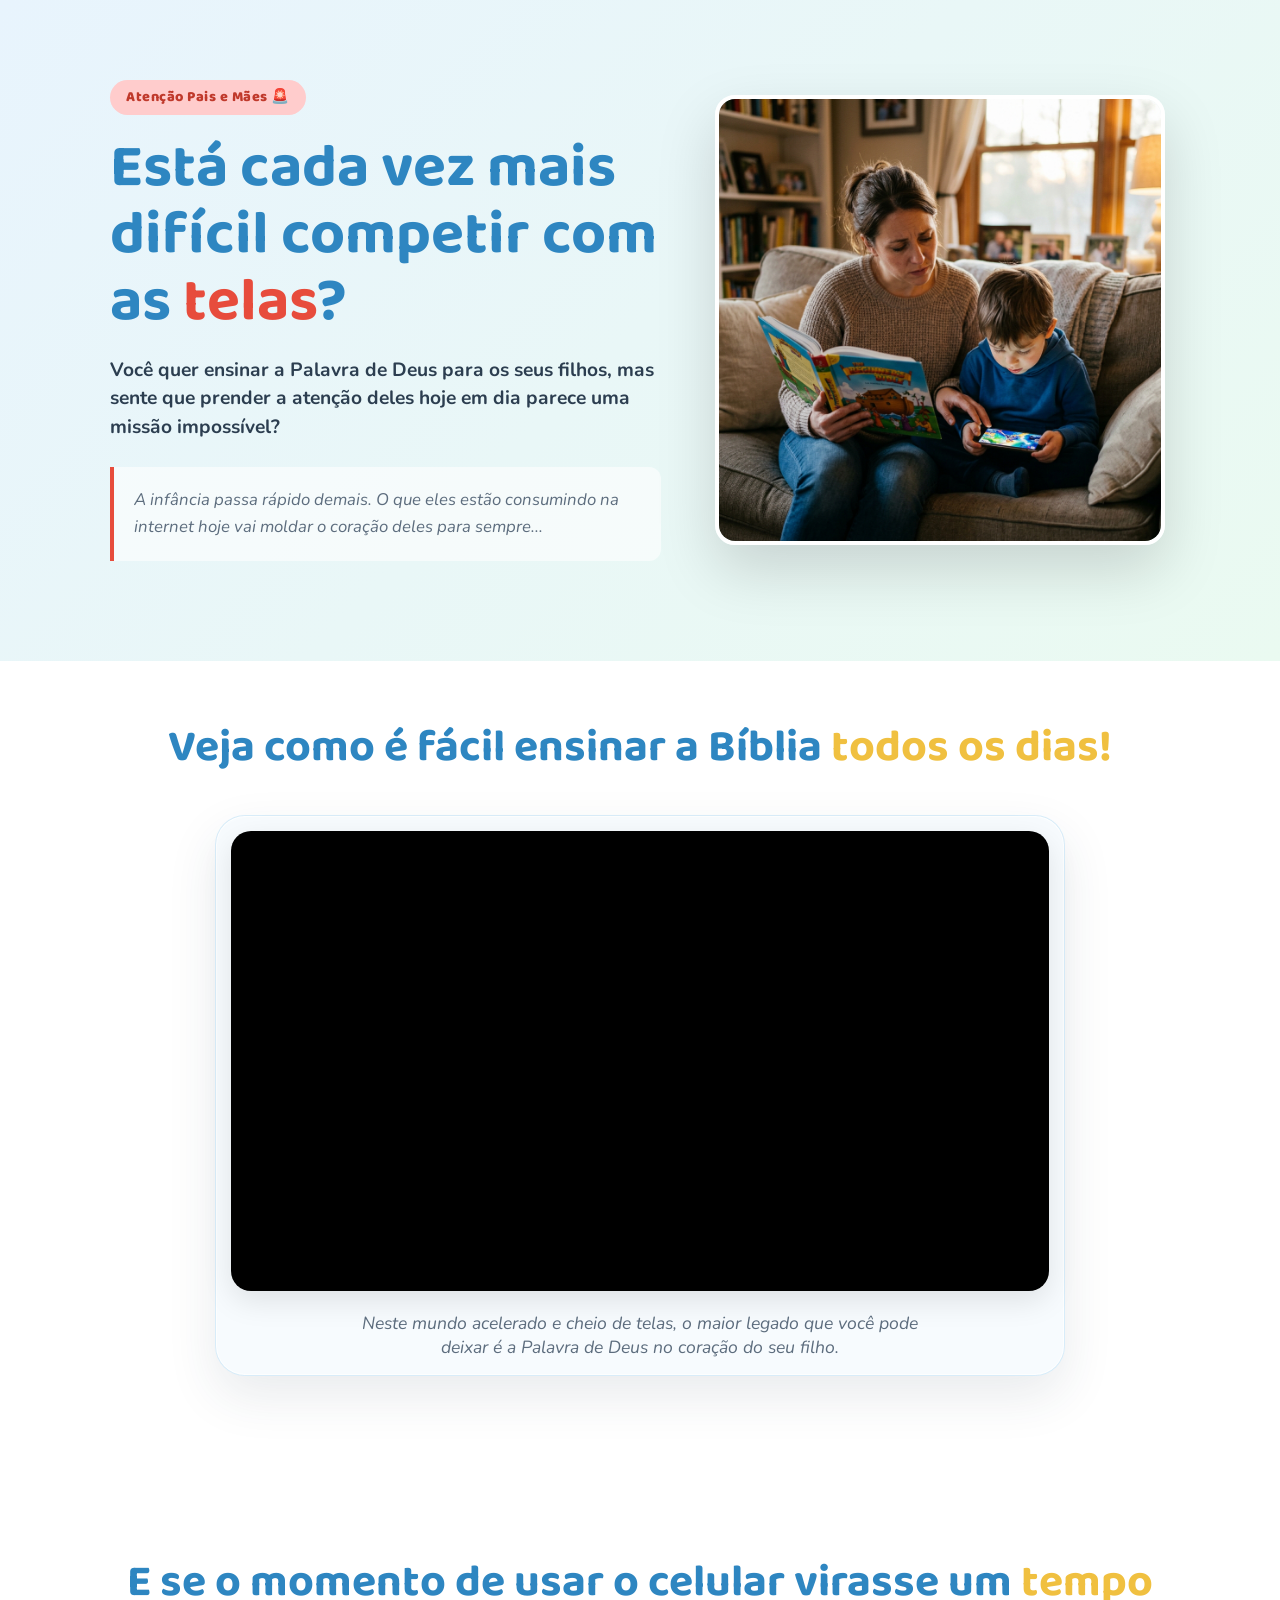
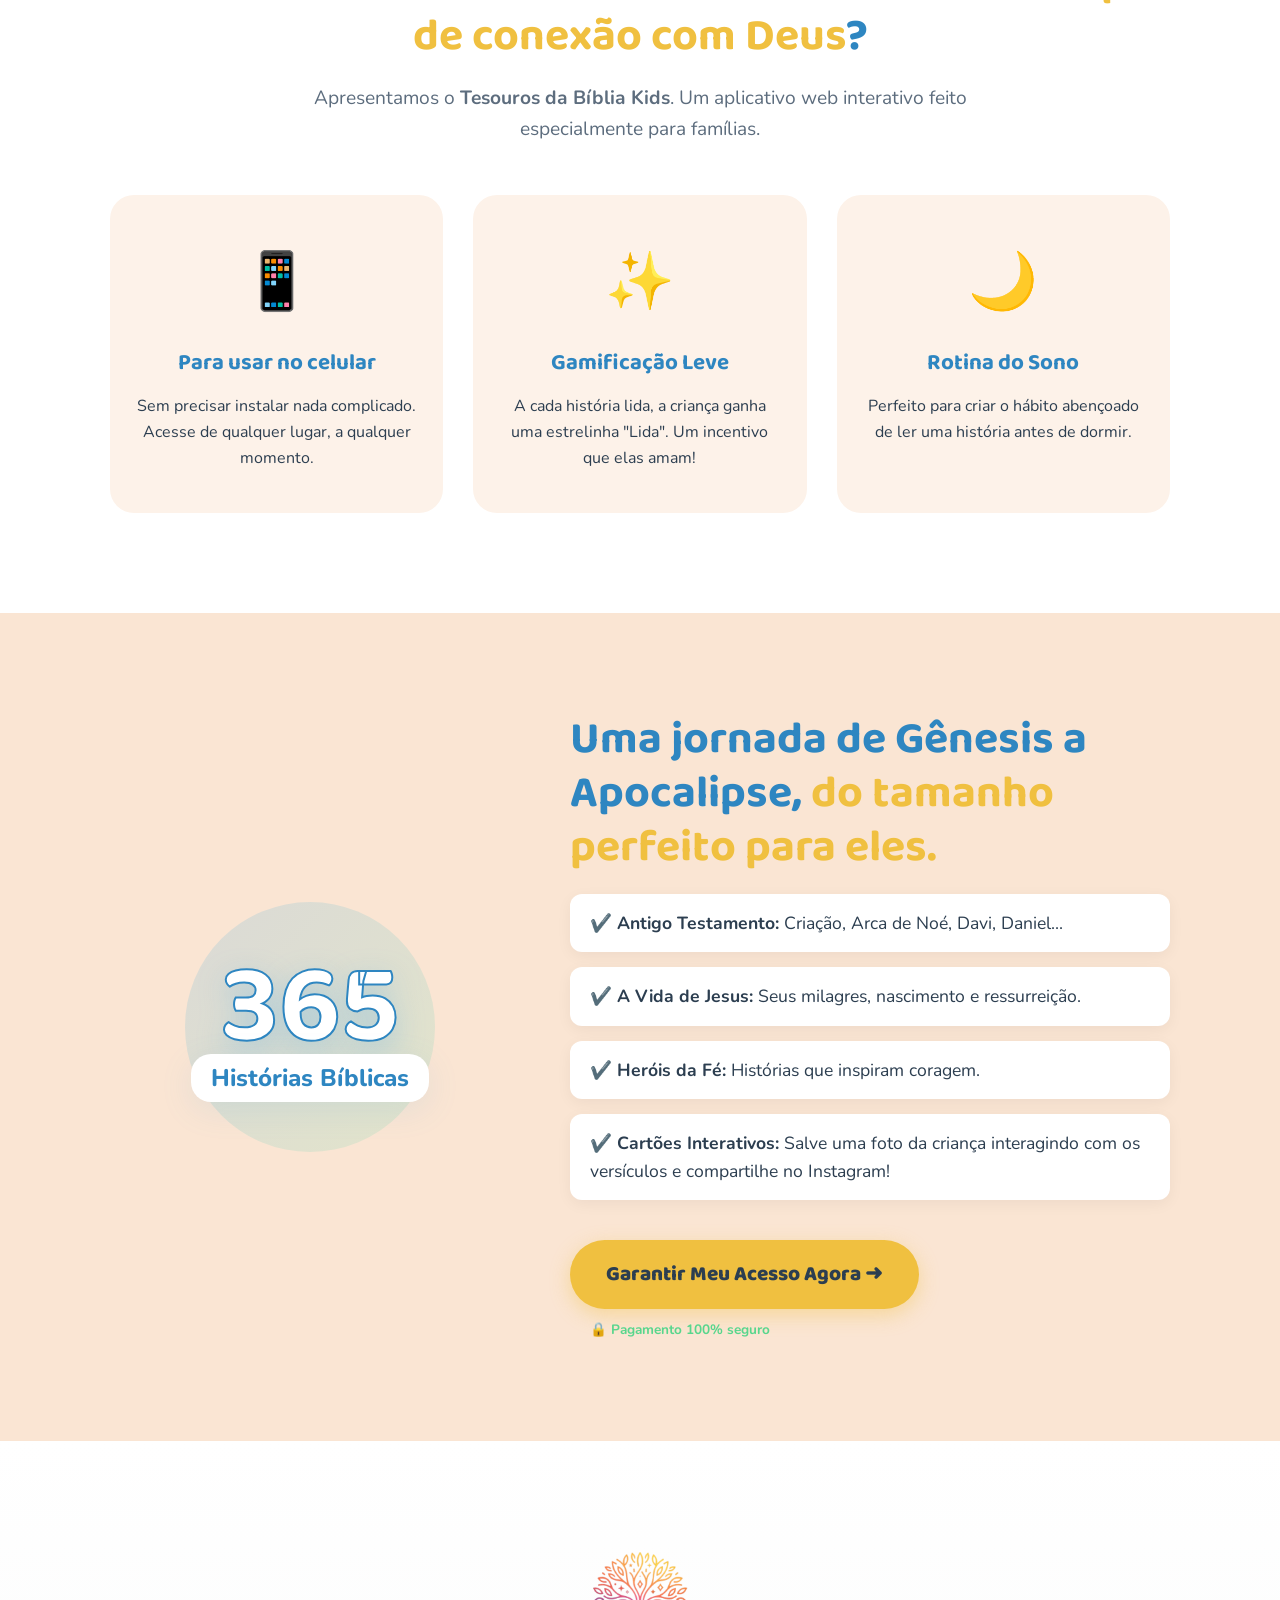
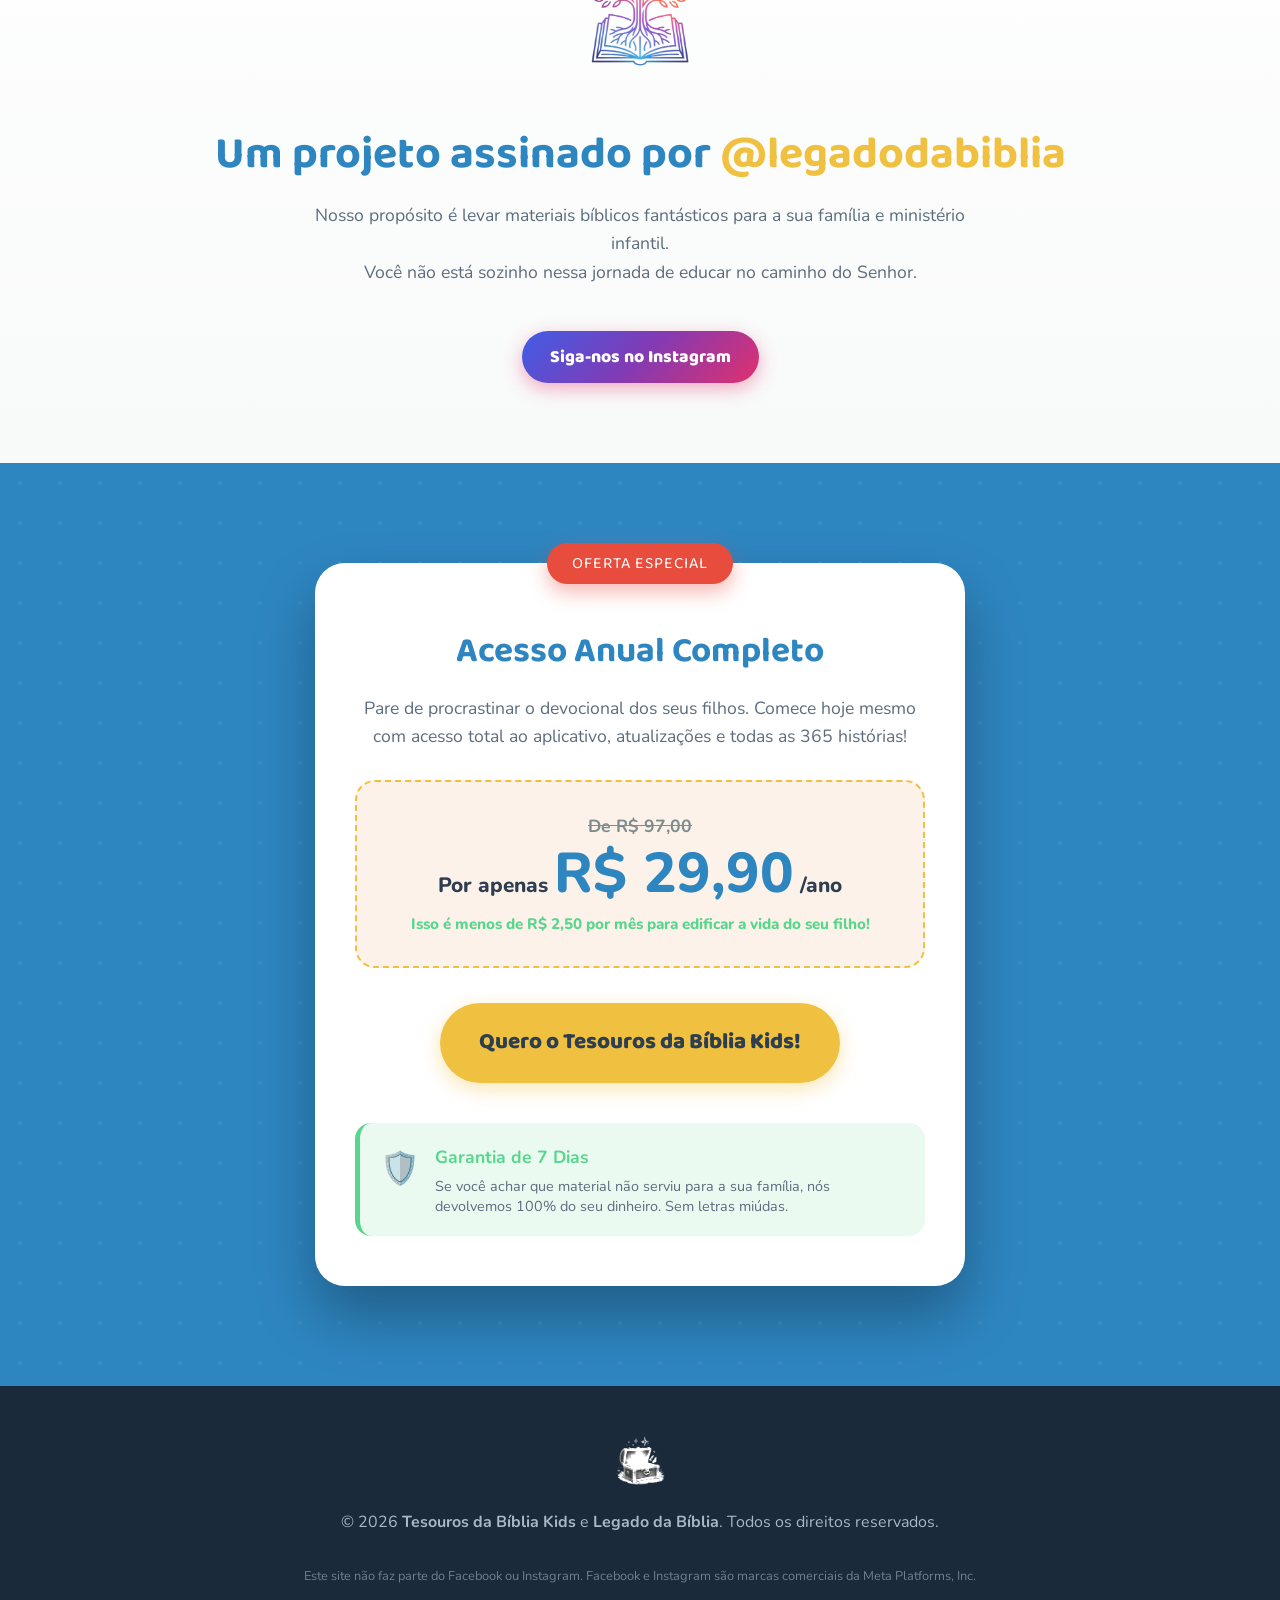
==== index.html @ c6d9b38e "Add files via upload" ====
<!DOCTYPE html>
<html lang="pt-BR">
<head>
  <meta charset="UTF-8">
  <meta name="viewport" content="width=device-width, initial-scale=1.0">
  <title>Tesouros da Bíblia Kids - Ensine a Bíblia com alegria</title>
  <link rel="icon" href="logo.png" type="image/png">
  <link href="https://fonts.googleapis.com/css2?family=Baloo+2:wght@400;600;700;800&family=Nunito:wght@400;600;700;900&display=swap" rel="stylesheet">
  <link rel="stylesheet" href="styles.css">
</head>
<body>

  <!-- HERO STORYTELLING (Dor/Curiosidade) -->
  <section class="hero dorama-fade">
    <div class="container hero-content">
      <div class="hero-text">
        <span class="badge">Atenção Pais e Mães 🚨</span>
        <h1>Está cada vez mais difícil competir com as <span>telas</span>?</h1>
        <p class="subtitle">Você quer ensinar a Palavra de Deus para os seus filhos, mas sente que prender a atenção deles hoje em dia parece uma missão impossível?</p>
        <p class="pain-text">A infância passa rápido demais. O que eles estão consumindo na internet hoje vai moldar o coração deles para sempre...</p>
      </div>
      <div class="hero-image">
        <img src="hero-img.png" alt="Criança distraída com o celular ignorando a Bíblia" class="hero-emotion-img floating-anim">
      </div>
    </div>
  </section>

  <!-- VSL / VIDEO SECTION (Demonstração e Emoção) -->
  <section class="video-vsl dorama-fade">
    <div class="container">
      <h2 class="section-title text-center">Veja como é fácil ensinar a Bíblia <span>todos os dias!</span></h2>
      <div class="video-container">
        <div class="video-wrapper">
          <iframe 
            src="https://www.youtube.com/embed/nL95mQIDp3U?rel=0&modestbranding=1" 
            title="A importância de ensinar a Bíblia para seus filhos" 
            frameborder="0" 
            allow="accelerometer; autoplay; clipboard-write; encrypted-media; gyroscope; picture-in-picture; web-share" 
            allowfullscreen>
          </iframe>
        </div>
        <p class="video-caption">Neste mundo acelerado e cheio de telas, o maior legado que você pode deixar é a Palavra de Deus no coração do seu filho.</p>
      </div>
    </div>
  </section>

  <!-- ATENÇÃO E SOLUÇÃO -->
  <section class="solution dorama-fade">
    <div class="container">
      <h2 class="section-title">E se o momento de usar o celular virasse um <span>tempo de conexão com Deus</span>?</h2>
      <p class="lead-text">Apresentamos o <strong>Tesouros da Bíblia Kids</strong>. Um aplicativo web interativo feito especialmente para famílias.</p>
      
      <div class="app-showcase">
        <div class="feature-item">
          <div class="icon">📱</div>
          <h3>Para usar no celular</h3>
          <p>Sem precisar instalar nada complicado. Acesse de qualquer lugar, a qualquer momento.</p>
        </div>
        <div class="feature-item">
          <div class="icon">✨</div>
          <h3>Gamificação Leve</h3>
          <p>A cada história lida, a criança ganha uma estrelinha "Lida". Um incentivo que elas amam!</p>
        </div>
        <div class="feature-item">
          <div class="icon">🌙</div>
          <h3>Rotina do Sono</h3>
          <p>Perfeito para criar o hábito abençoado de ler uma história antes de dormir.</p>
        </div>
      </div>
    </div>
  </section>

  <!-- FEATURES (DESEJO) -->
  <section class="features dorama-fade">
    <div class="container">
      <div class="feature-flex">
        <div class="feature-img-box">
          <div class="circle-bg"></div>
          <h2>365</h2>
          <p>Histórias Bíblicas</p>
        </div>
        <div class="feature-text-box">
          <h2 class="section-title">Uma jornada de Gênesis a Apocalipse, <span>do tamanho perfeito para eles.</span></h2>
          <ul>
            <li>✔️ <strong>Antigo Testamento:</strong> Criação, Arca de Noé, Davi, Daniel...</li>
            <li>✔️ <strong>A Vida de Jesus:</strong> Seus milagres, nascimento e ressurreição.</li>
            <li>✔️ <strong>Heróis da Fé:</strong> Histórias que inspiram coragem.</li>
            <li>✔️ <strong>Cartões Interativos:</strong> Salve uma foto da criança interagindo com os versículos e compartilhe no Instagram!</li>
          </ul>
          
          <!-- PRIMEIRA CHAMADA PRA AÇÃO -->
          <div class="cta-box">
            <a href="https://pay.cakto.com.br/8u7onkb_810691" target="_blank" class="btn btn-primary pulse">Garantir Meu Acesso Agora ➜</a>
            <p class="secure-text">🔒 Pagamento 100% seguro</p>
          </div>
        </div>
      </div>
    </div>
  </section>

  <!-- CONEXÃO EMOCIONAL E EMPRESA (TRUST) -->
  <section class="trust dorama-fade">
    <div class="container text-center">
      <img src="logo2.png" alt="Legado da Bíblia" class="empresa-logo">
      <h2 class="section-title">Um projeto assinado por <span>@legadodabiblia</span></h2>
      <p>Nosso propósito é levar materiais bíblicos fantásticos para a sua família e ministério infantil.<br>Você não está sozinho nessa jornada de educar no caminho do Senhor.</p>
      <a href="https://www.instagram.com/legadodabiblia/" target="_blank" class="btn btn-instagram">Siga-nos no Instagram</a>
    </div>
  </section>

  <!-- AÇÃO / OFERTA -->
  <section class="offer dorama-fade">
    <div class="container">
      <div class="offer-card">
        <span class="offer-tag">OFERTA ESPECIAL</span>
        <h2>Acesso Anual Completo</h2>
        <p class="offer-desc">Pare de procrastinar o devocional dos seus filhos. Comece hoje mesmo com acesso total ao aplicativo, atualizações e todas as 365 histórias!</p>
        
        <div class="price-box">
          <span class="old-price">De R$ 97,00</span>
          <span class="new-price">Por apenas <span>R$ 29,90</span> /ano</span>
          <p class="price-detail">Isso é menos de R$ 2,50 por mês para edificar a vida do seu filho!</p>
        </div>

        <a href="https://pay.cakto.com.br/8u7onkb_810691" target="_blank" class="btn btn-primary btn-large pop">Quero o Tesouros da Bíblia Kids!</a>
        
        <div class="guarantee">
          <span class="g-icon">🛡️</span>
          <div>
            <strong>Garantia de 7 Dias</strong>
            <p>Se você achar que material não serviu para a sua família, nós devolvemos 100% do seu dinheiro. Sem letras miúdas.</p>
          </div>
        </div>
      </div>
    </div>
  </section>

  <!-- FOOTER -->
  <footer>
    <div class="container text-center">
      <img src="logo.png" alt="TBK Logo" class="footer-logo">
      <p>&copy; 2026 <strong>Tesouros da Bíblia Kids</strong> e <strong>Legado da Bíblia</strong>. Todos os direitos reservados.</p>
      <div class="disclaimer">Este site não faz parte do Facebook ou Instagram. Facebook e Instagram são marcas comerciais da Meta Platforms, Inc.</div>
    </div>
  </footer>

  <script src="script.js"></script>
</body>
</html>
---- styles.css ----
:root {
  /* Brand Colors from App */
  --blue: #5DADE2;
  --blue-dark: #2E86C1;
  --yellow: #F7DC6F;
  --yellow-dark: #F0C040;
  --green: #82E0AA;
  --green-dark: #58D68D;
  --white: #FFFFFF;
  --beige: #FDF2E9;
  --beige-dark: #FAE5D3;
  --text: #2C3E50;
  --text-light: #5D6D7E;
  --shadow: 0 8px 32px rgba(93,173,226,0.13);
}

* {
  box-sizing: border-box;
  margin: 0;
  padding: 0;
}

body {
  font-family: 'Nunito', sans-serif;
  background: var(--beige);
  color: var(--text);
  overflow-x: hidden;
  line-height: 1.6;
}

h1, h2, h3, .badge, .offer-tag, .btn {
  font-family: 'Baloo 2', cursive;
}

.container {
  max-width: 1100px;
  margin: 0 auto;
  padding: 0 20px;
}

.text-center {
  text-center: center !important;
}

/* Animations */
@keyframes float {
  0%, 100% { transform: translateY(0); }
  50% { transform: translateY(-15px); }
}

@keyframes pulse-anim {
  0% { transform: scale(1); box-shadow: 0 0 0 0 rgba(240, 192, 64, 0.7); }
  70% { transform: scale(1.05); box-shadow: 0 0 0 15px rgba(240, 192, 64, 0); }
  100% { transform: scale(1); box-shadow: 0 0 0 0 rgba(240, 192, 64, 0); }
}

.dorama-fade {
  opacity: 0;
  transform: translateY(40px);
  transition: opacity 1s cubic-bezier(0.2, 0.8, 0.2, 1), 
              transform 1s cubic-bezier(0.2, 0.8, 0.2, 1);
}

.dorama-fade.visible {
  opacity: 1;
  transform: translateY(0);
}

/* Base CTA Button */
.btn {
  display: inline-block;
  text-decoration: none;
  font-weight: 800;
  text-align: center;
  border-radius: 50px;
  transition: all 0.3s ease;
  cursor: pointer;
  border: none;
}

.btn-primary {
  background: var(--yellow-dark);
  color: var(--text);
  padding: 18px 36px;
  font-size: 1.3rem;
  box-shadow: 0 6px 20px rgba(240, 192, 64, 0.4);
}

.btn-primary:hover {
  background: #e5b331;
  transform: translateY(-3px);
  box-shadow: 0 10px 25px rgba(240, 192, 64, 0.6);
}

.btn-large {
  width: 100%;
  max-width: 400px;
  font-size: 1.4rem;
  padding: 22px 30px;
}

.btn-instagram {
  background: linear-gradient(135deg, #405DE6 0%, #833AB4 50%, #E1306C 100%);
  color: #fff;
  padding: 12px 28px;
  font-size: 1.1rem;
  margin-top: 15px;
  box-shadow: 0 6px 18px rgba(225,48,108,.38);
}
.btn-instagram:hover {
  opacity: 0.9;
  transform: translateY(-2px);
}

.pulse {
  animation: pulse-anim 2s infinite;
}
.pop:hover {
  transform: scale(1.05);
}

/* SECTION 1: HERO */
.hero {
  background: linear-gradient(135deg, #e8f4fd 0%, #eafaf1 100%);
  padding: 80px 0 100px;
  position: relative;
  overflow: hidden;
}

.hero-content {
  display: flex;
  align-items: center;
  gap: 50px;
}

.hero-text {
  flex: 1.2;
}

.badge {
  display: inline-block;
  background: #ffcccc;
  color: #c0392b;
  padding: 6px 16px;
  border-radius: 30px;
  font-weight: 800;
  font-size: 0.9rem;
  margin-bottom: 20px;
  letter-spacing: 0.5px;
  animation: popIn 0.8s ease-out backwards;
}

.hero h1 {
  font-size: clamp(2.3rem, 5vw, 3.8rem);
  color: var(--blue-dark);
  line-height: 1.1;
  margin-bottom: 20px;
}

.hero h1 span {
  color: #e74c3c;
}

.subtitle {
  font-size: 1.2rem;
  font-weight: 700;
  color: var(--text);
  margin-bottom: 25px;
  line-height: 1.5;
}

.pain-text {
  font-size: 1.05rem;
  color: var(--text-light);
  background: rgba(255, 255, 255, 0.6);
  padding: 20px;
  border-left: 4px solid #e74c3c;
  border-radius: 0 12px 12px 0;
  font-style: italic;
}

.hero-image {
  flex: 1;
  display: flex;
  justify-content: center;
  align-items: center;
}

.hero-emotion-img {
  width: 100%;
  max-width: 450px;
  border-radius: 20px;
  box-shadow: 0 25px 60px rgba(0,0,0,0.15);
  border: 4px solid var(--white);
  object-fit: cover;
}

.floating-anim {
  animation: float 4s ease-in-out infinite;
}
  
/* SECTION: VIDEO VSL */
.video-vsl {
  padding: 60px 0 80px;
  background: var(--white);
  position: relative;
}

.video-container {
  max-width: 850px;
  margin: 40px auto 0;
  padding: 15px;
  background: rgba(93, 173, 226, 0.05); /* Soft blue tint */
  border-radius: 30px;
  border: 1px solid rgba(93, 173, 226, 0.2);
  backdrop-filter: blur(10px);
  box-shadow: 
    0 20px 50px rgba(44, 62, 80, 0.1),
    0 0 0 1px rgba(255, 255, 255, 0.8) inset;
  position: relative;
  transition: transform 0.4s ease, box-shadow 0.4s ease;
}

.video-container:hover {
  transform: translateY(-5px);
  box-shadow: 0 30px 60px rgba(93, 173, 226, 0.2);
}

.video-wrapper {
  position: relative;
  width: 100%;
  aspect-ratio: 16 / 9;
  border-radius: 20px;
  overflow: hidden;
  background: #000;
  box-shadow: 0 10px 30px rgba(0,0,0,0.1);
}

.video-wrapper iframe {
  position: absolute;
  top: 0;
  left: 0;
  width: 100%;
  height: 100%;
  border: none;
}

.video-caption {
  text-align: center;
  margin-top: 20px;
  font-size: 1.1rem;
  color: var(--text-light);
  font-style: italic;
  max-width: 600px;
  margin-left: auto;
  margin-right: auto;
  line-height: 1.4;
}

.mockup-card {
  background: #fdebd0;
  padding: 15px 20px;
  border-radius: 15px;
  font-weight: 700;
  color: var(--text);
  font-size: 1.1rem;
  box-shadow: 0 8px 20px rgba(240, 192, 64, 0.2);
}

.mockup-card span {
  color: #c0392b;
}

/* SECTION 2: SOLUTION */
.solution {
  padding: 100px 0;
  background: var(--white);
  text-align: center;
}

.section-title {
  font-size: clamp(2rem, 4vw, 2.8rem);
  color: var(--blue-dark);
  margin-bottom: 20px;
  line-height: 1.2;
}

.section-title span {
  color: var(--yellow-dark);
}

.lead-text {
  font-size: 1.2rem;
  max-width: 700px;
  margin: 0 auto 50px;
  color: var(--text-light);
}

.app-showcase {
  display: grid;
  grid-template-columns: repeat(auto-fit, minmax(280px, 1fr));
  gap: 30px;
}

.feature-item {
  background: var(--beige);
  padding: 40px 25px;
  border-radius: 24px;
  transition: transform 0.3s ease;
  border: 2px solid transparent;
}

.feature-item:hover {
  transform: translateY(-10px);
  border-color: var(--blue);
  background: white;
  box-shadow: var(--shadow);
}

.feature-item .icon {
  font-size: 3.5rem;
  margin-bottom: 20px;
}

.feature-item h3 {
  font-size: 1.4rem;
  color: var(--blue-dark);
  margin-bottom: 12px;
}

/* SECTION 3: FEATURES (DESIRE) */
.features {
  padding: 100px 0;
  background: var(--beige-dark);
}

.feature-flex {
  display: flex;
  align-items: center;
  gap: 60px;
}

.feature-img-box {
  flex: 0.8;
  position: relative;
  text-align: center;
}

.circle-bg {
  width: 250px;
  height: 250px;
  background: linear-gradient(135deg, var(--blue), var(--green));
  border-radius: 50%;
  position: absolute;
  top: 50%;
  left: 50%;
  transform: translate(-50%, -50%);
  opacity: 0.2;
  animation: pulse-anim 4s infinite;
}

.feature-img-box h2 {
  font-size: 7rem;
  color: var(--white);
  line-height: 1;
  position: relative;
  z-index: 2;
  text-shadow: 0 10px 30px rgba(93, 173, 226, 0.4);
  -webkit-text-stroke: 2px var(--blue-dark);
}

.feature-img-box p {
  font-size: 1.5rem;
  font-weight: 800;
  color: var(--blue-dark);
  position: relative;
  z-index: 2;
  margin-top: -10px;
  background: white;
  display: inline-block;
  padding: 5px 20px;
  border-radius: 20px;
  box-shadow: var(--shadow);
}

.feature-text-box {
  flex: 1.2;
}

.feature-text-box ul {
  list-style: none;
  font-size: 1.1rem;
  margin-bottom: 40px;
}

.feature-text-box li {
  margin-bottom: 15px;
  background: var(--white);
  padding: 15px 20px;
  border-radius: 12px;
  box-shadow: 0 4px 15px rgba(0,0,0,0.05);
}

.cta-box {
  text-align: left;
}

.secure-text {
  font-size: 0.85rem;
  color: var(--green-dark);
  font-weight: 700;
  margin-top: 10px;
  margin-left: 20px;
}

/* SECTION 4: TRUST (Legado) */
.trust {
  padding: 80px 0;
  background: linear-gradient(to bottom, #fff, #f8f9f9);
}

.empresa-logo {
  max-width: 150px;
  margin: 0 auto 20px;
  display: block;
}

.trust p {
  font-size: 1.1rem;
  max-width: 700px;
  margin: 0 auto 30px;
  color: var(--text-light);
}

.text-center {
  text-align: center;
}

/* SECTION 5: OFFER */
.offer {
  padding: 100px 0;
  background: url('data:image/svg+xml;utf8,<svg width="40" height="40" viewBox="0 0 40 40" xmlns="http://www.w3.org/2000/svg"><circle cx="20" cy="20" r="2" fill="%235DADE2" fill-opacity="0.2"/></svg>') var(--blue-dark);
}

.offer-card {
  background: var(--white);
  max-width: 650px;
  margin: 0 auto;
  border-radius: 30px;
  padding: 50px 40px;
  text-align: center;
  box-shadow: 0 30px 60px rgba(0,0,0,0.3);
  position: relative;
}

.offer-tag {
  background: #e74c3c;
  color: white;
  padding: 8px 25px;
  border-radius: 30px;
  font-size: 1rem;
  letter-spacing: 1px;
  position: absolute;
  top: -20px;
  left: 50%;
  transform: translateX(-50%);
  box-shadow: 0 8px 20px rgba(231, 76, 60, 0.4);
}

.offer-card h2 {
  font-size: 2.2rem;
  color: var(--blue-dark);
  margin-top: 10px;
  margin-bottom: 15px;
}

.offer-desc {
  font-size: 1.1rem;
  color: var(--text-light);
  margin-bottom: 30px;
}

.price-box {
  background: var(--beige);
  padding: 30px;
  border-radius: 20px;
  margin-bottom: 35px;
  border: 2px dashed var(--yellow-dark);
}

.old-price {
  display: block;
  font-size: 1.1rem;
  color: #7f8c8d;
  text-decoration: line-through;
  font-weight: 700;
  margin-bottom: 5px;
}

.new-price {
  display: block;
  font-size: 1.3rem;
  color: var(--text);
  font-weight: 800;
}

.new-price span {
  font-size: 3.5rem;
  color: var(--blue-dark);
  line-height: 1;
}

.price-detail {
  font-size: 0.95rem;
  color: var(--green-dark);
  font-weight: 800;
  margin-top: 10px;
}

.guarantee {
  display: flex;
  align-items: flex-start;
  gap: 15px;
  text-align: left;
  margin-top: 40px;
  background: #eafaf1;
  padding: 20px;
  border-radius: 16px;
  border-left: 5px solid var(--green-dark);
}

.g-icon {
  font-size: 2rem;
}

.guarantee strong {
  color: var(--green-dark);
  font-size: 1.1rem;
  display: block;
  margin-bottom: 5px;
}

.guarantee p {
  font-size: 0.9rem;
  color: var(--text-light);
  line-height: 1.4;
}

/* FOOTER */
footer {
  background: #1a2a3a;
  color: #aab7c4;
  padding: 50px 20px;
}

.footer-logo {
  width: 50px;
  margin-bottom: 15px;
  filter: grayscale(1) brightness(2);
}

.disclaimer {
  font-size: 0.8rem;
  margin-top: 30px;
  opacity: 0.6;
}

/* RESPONSIVE - TABLET (até 950px) */
@media (max-width: 950px) {
  .hero-content, .feature-flex {
    flex-direction: column;
    text-align: center;
    gap: 40px;
  }
  
  .pain-text {
    border-left: none;
    border-top: 4px solid #e74c3c;
    border-radius: 0 0 12px 12px;
    margin-top: 15px;
  }

  .cta-box {
    text-align: center;
  }
  
  .secure-text {
    margin-left: 0;
  }
  
  .hero {
    padding: 60px 0 80px;
  }

  .hero h1 {
    font-size: clamp(2rem, 6vw, 2.8rem);
  }
  
  .feature-img-box h2 {
    font-size: 5.5rem;
  }
}

/* RESPONSIVE - MOBILE (até 600px) */
@media (max-width: 600px) {
  .hero {
    padding: 40px 0 60px;
  }

  .hero h1 {
    font-size: 2.2rem;
  }

  .subtitle {
    font-size: 1.05rem;
  }

  .hero-emotion-img {
    max-width: 100%;
    border-radius: 15px;
  }

  .section-title {
    font-size: 1.8rem;
  }

  .lead-text {
    font-size: 1.05rem;
    margin-bottom: 30px;
  }

  .solution, .features, .trust, .offer {
    padding: 60px 0;
  }

  .feature-item {
    padding: 30px 20px;
  }

  .btn-primary {
    font-size: 1.15rem;
    padding: 16px 20px;
    width: 100%; /* Botões ocupando 100% no celular */
  }

  .offer-card {
    padding: 30px 20px;
    border-radius: 20px;
  }

  .offer-card h2 {
    font-size: 1.8rem;
  }

  .new-price span {
    font-size: 2.5rem;
  }

  .guarantee {
    flex-direction: column;
    align-items: center;
    text-align: center;
    border-left: none;
    border-top: 5px solid var(--green-dark);
  }

  .feature-text-box ul {
    font-size: 1rem;
    text-align: left;
  }
}
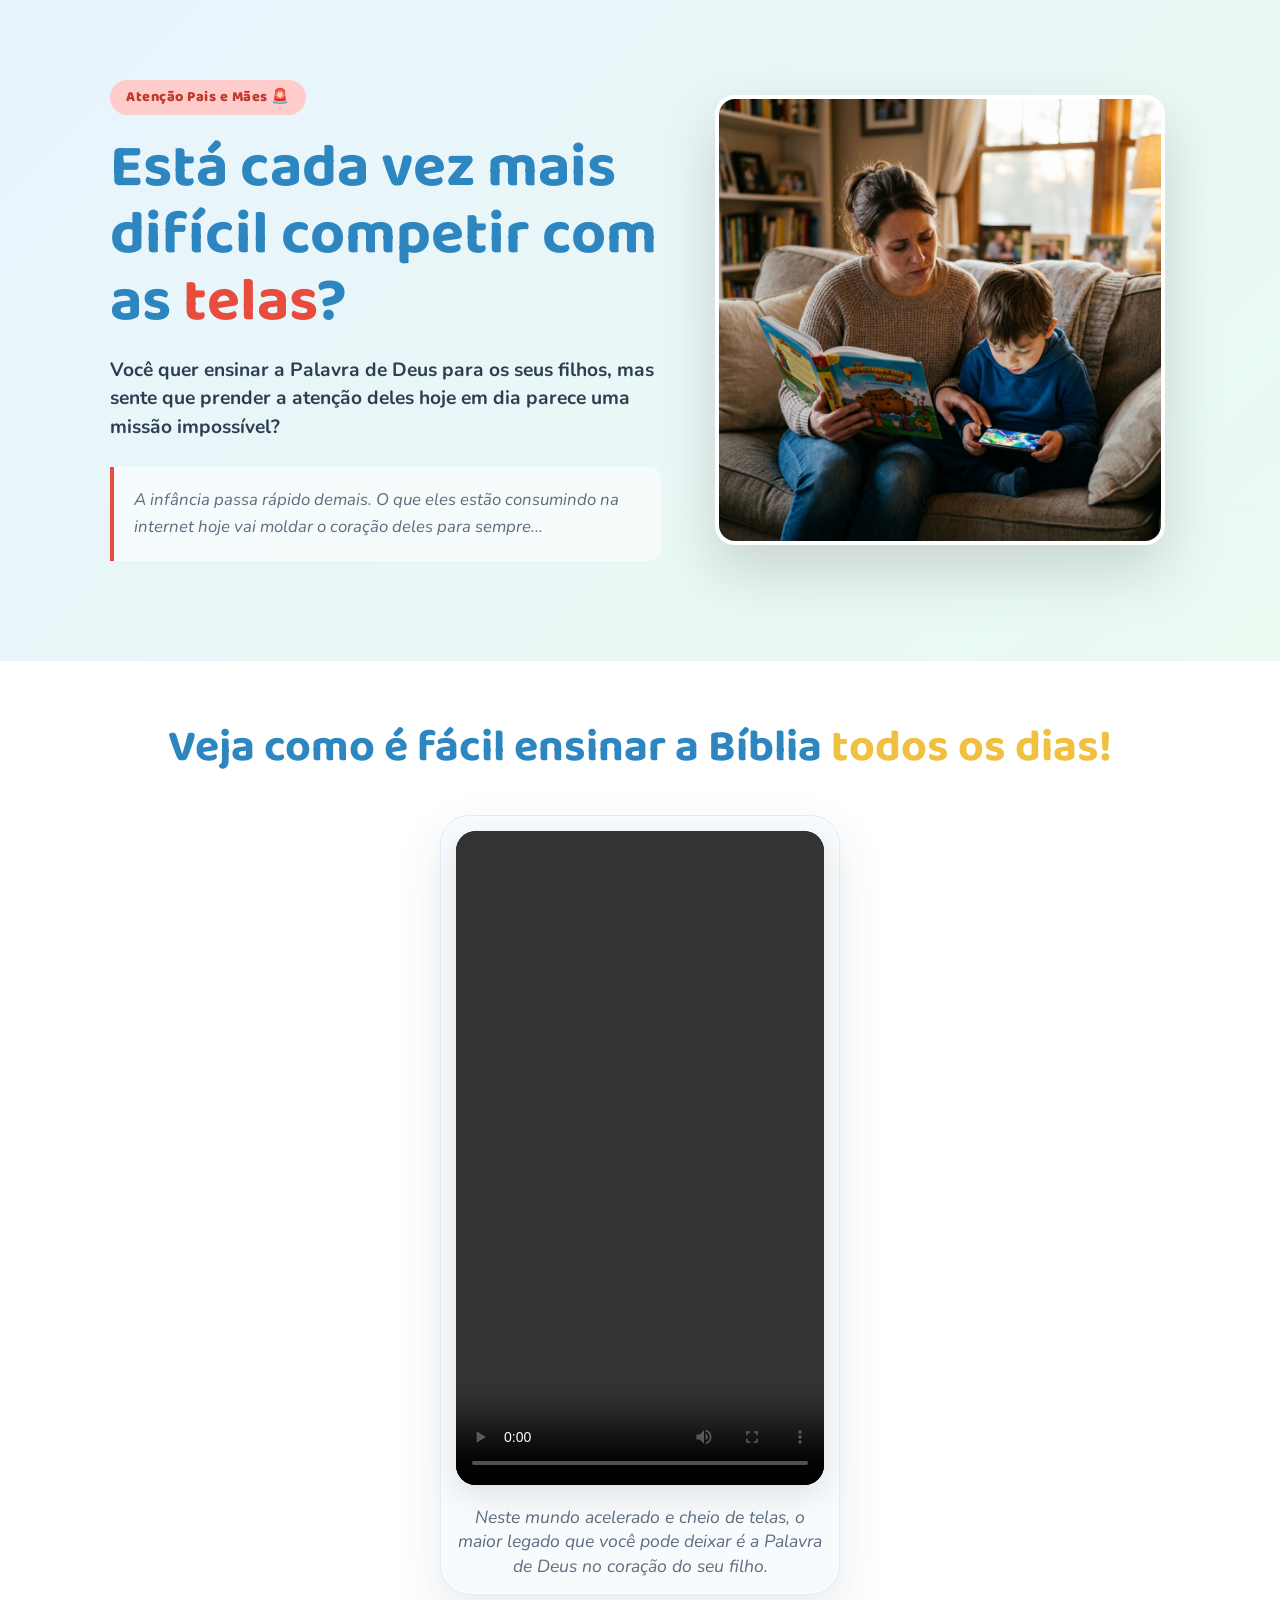
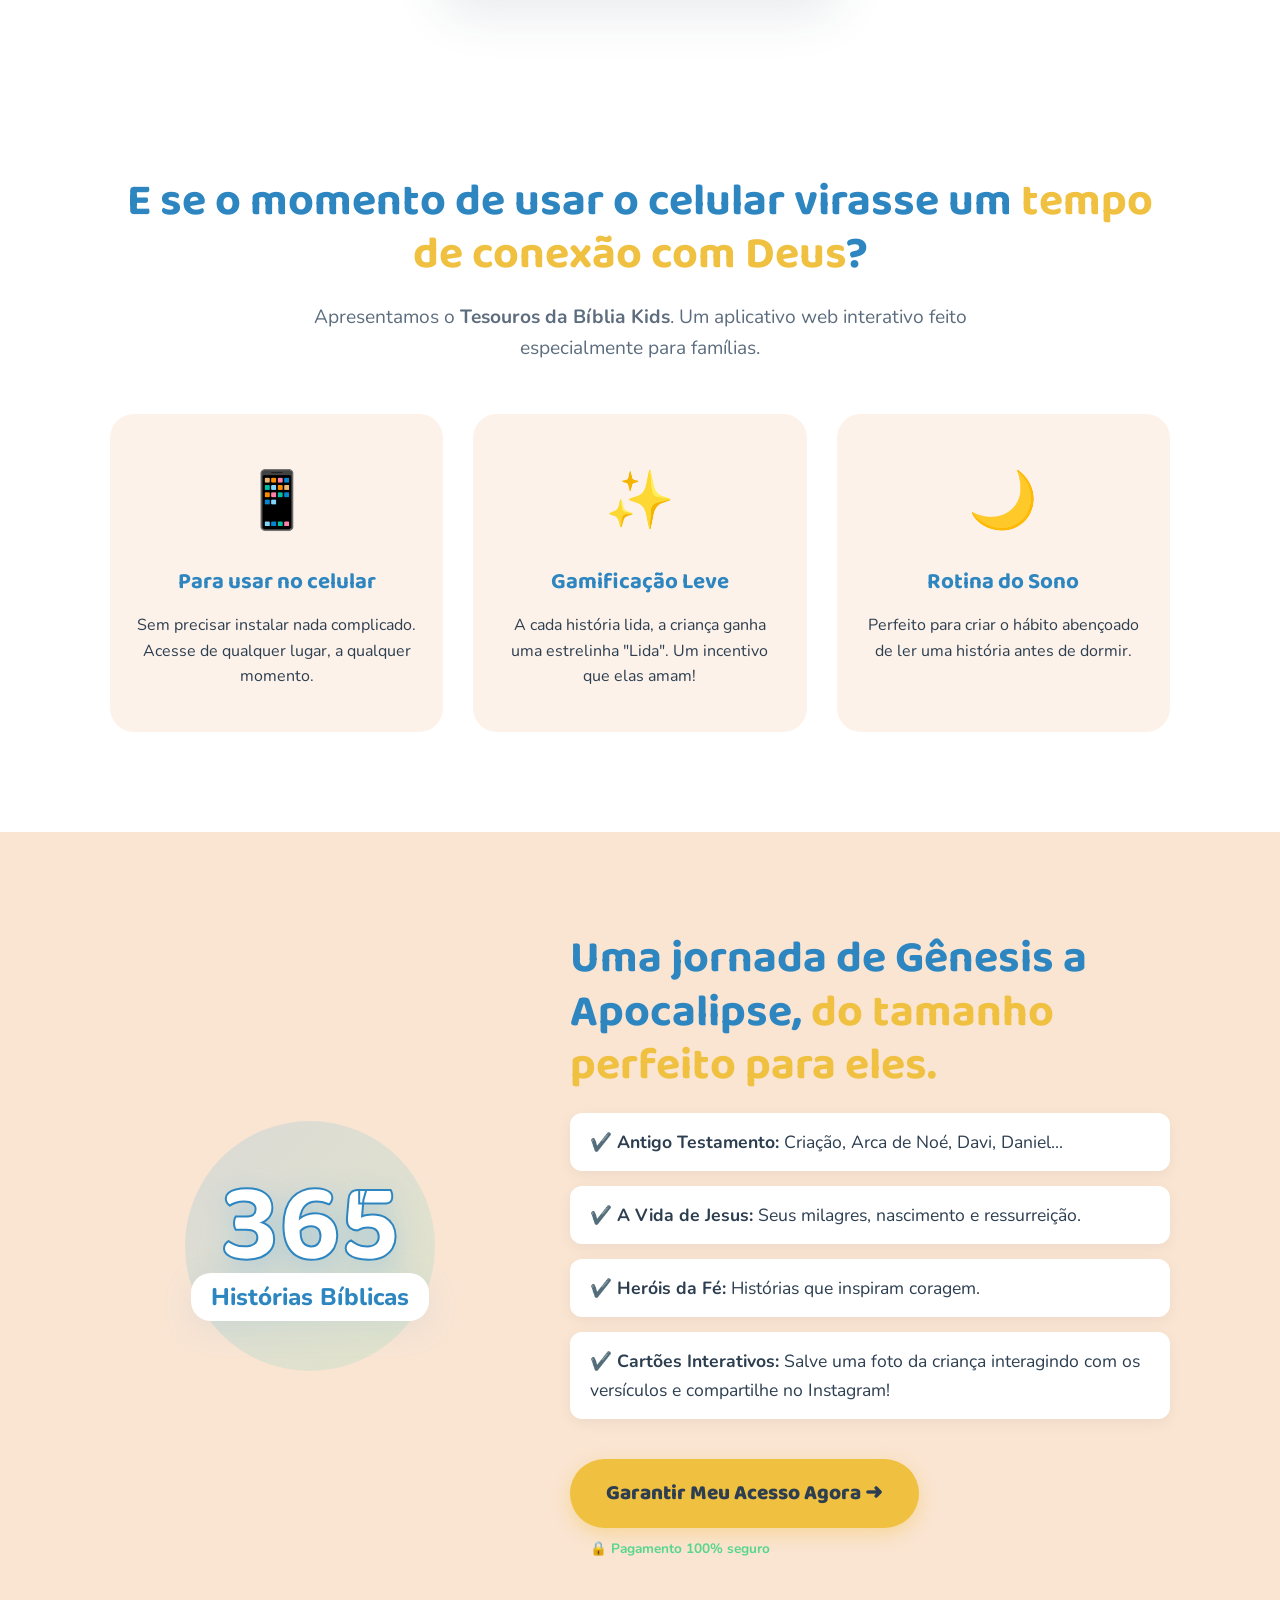
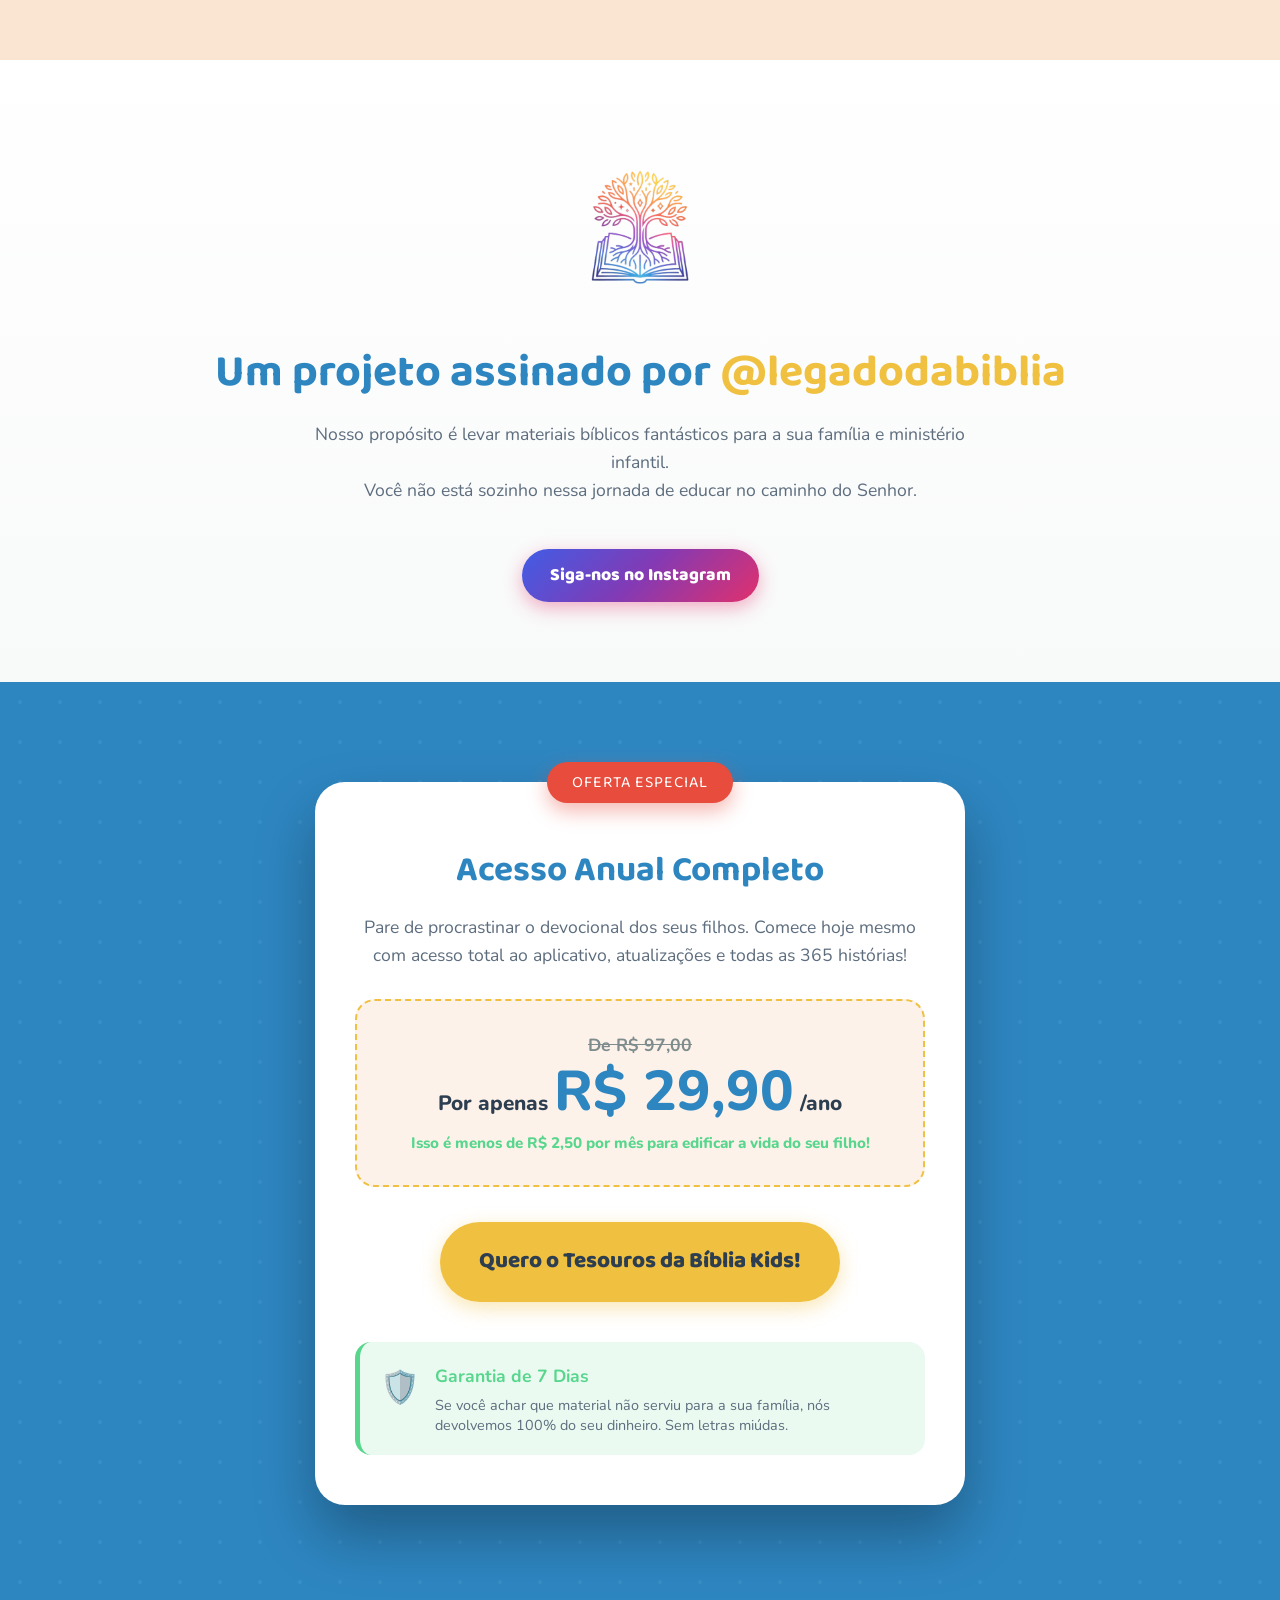
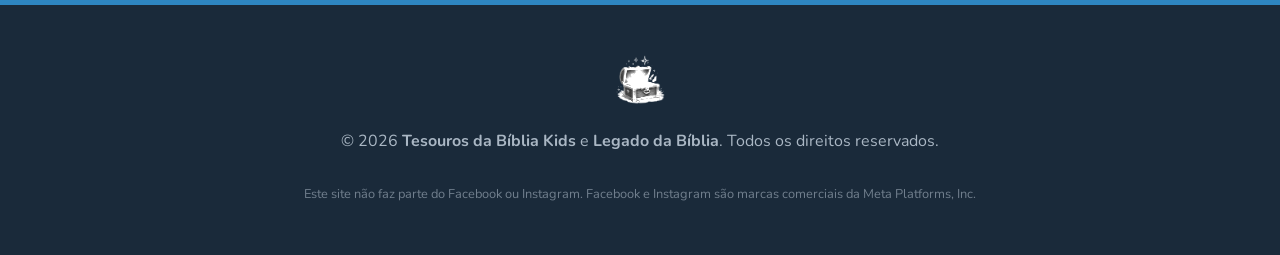
==== commit 2af7db78: "Add files via upload" ====
--- a/index.html
+++ b/index.html
@@ -31,13 +31,14 @@
       <h2 class="section-title text-center">Veja como é fácil ensinar a Bíblia <span>todos os dias!</span></h2>
       <div class="video-container">
         <div class="video-wrapper">
-          <iframe 
-            src="https://www.youtube.com/embed/nL95mQIDp3U?rel=0&modestbranding=1" 
-            title="A importância de ensinar a Bíblia para seus filhos" 
-            frameborder="0" 
-            allow="accelerometer; autoplay; clipboard-write; encrypted-media; gyroscope; picture-in-picture; web-share" 
-            allowfullscreen>
-          </iframe>
+          <video 
+            controls 
+            playsinline 
+            loop 
+            class="local-video">
+            <source src="ssstik.io_@cortesdemissas_1776175231359.mp4" type="video/mp4">
+            Seu navegador não suporta vídeos HTML5.
+          </video>
         </div>
         <p class="video-caption">Neste mundo acelerado e cheio de telas, o maior legado que você pode deixar é a Palavra de Deus no coração do seu filho.</p>
       </div>
--- a/styles.css
+++ b/styles.css
@@ -207,7 +207,7 @@
 }
 
 .video-container {
-  max-width: 850px;
+  max-width: 400px; /* Reduzido para vídeos verticais */
   margin: 40px auto 0;
   padding: 15px;
   background: rgba(93, 173, 226, 0.05); /* Soft blue tint */
@@ -229,20 +229,22 @@
 .video-wrapper {
   position: relative;
   width: 100%;
-  aspect-ratio: 16 / 9;
+  aspect-ratio: 9 / 16; /* Ajustado para vertical */
   border-radius: 20px;
   overflow: hidden;
   background: #000;
   box-shadow: 0 10px 30px rgba(0,0,0,0.1);
 }
 
-.video-wrapper iframe {
+.video-wrapper iframe,
+.video-wrapper video {
   position: absolute;
   top: 0;
   left: 0;
   width: 100%;
   height: 100%;
   border: none;
+  object-fit: cover; /* Garante que o vídeo preencha o espaço sem distorcer */
 }
 
 .video-caption {
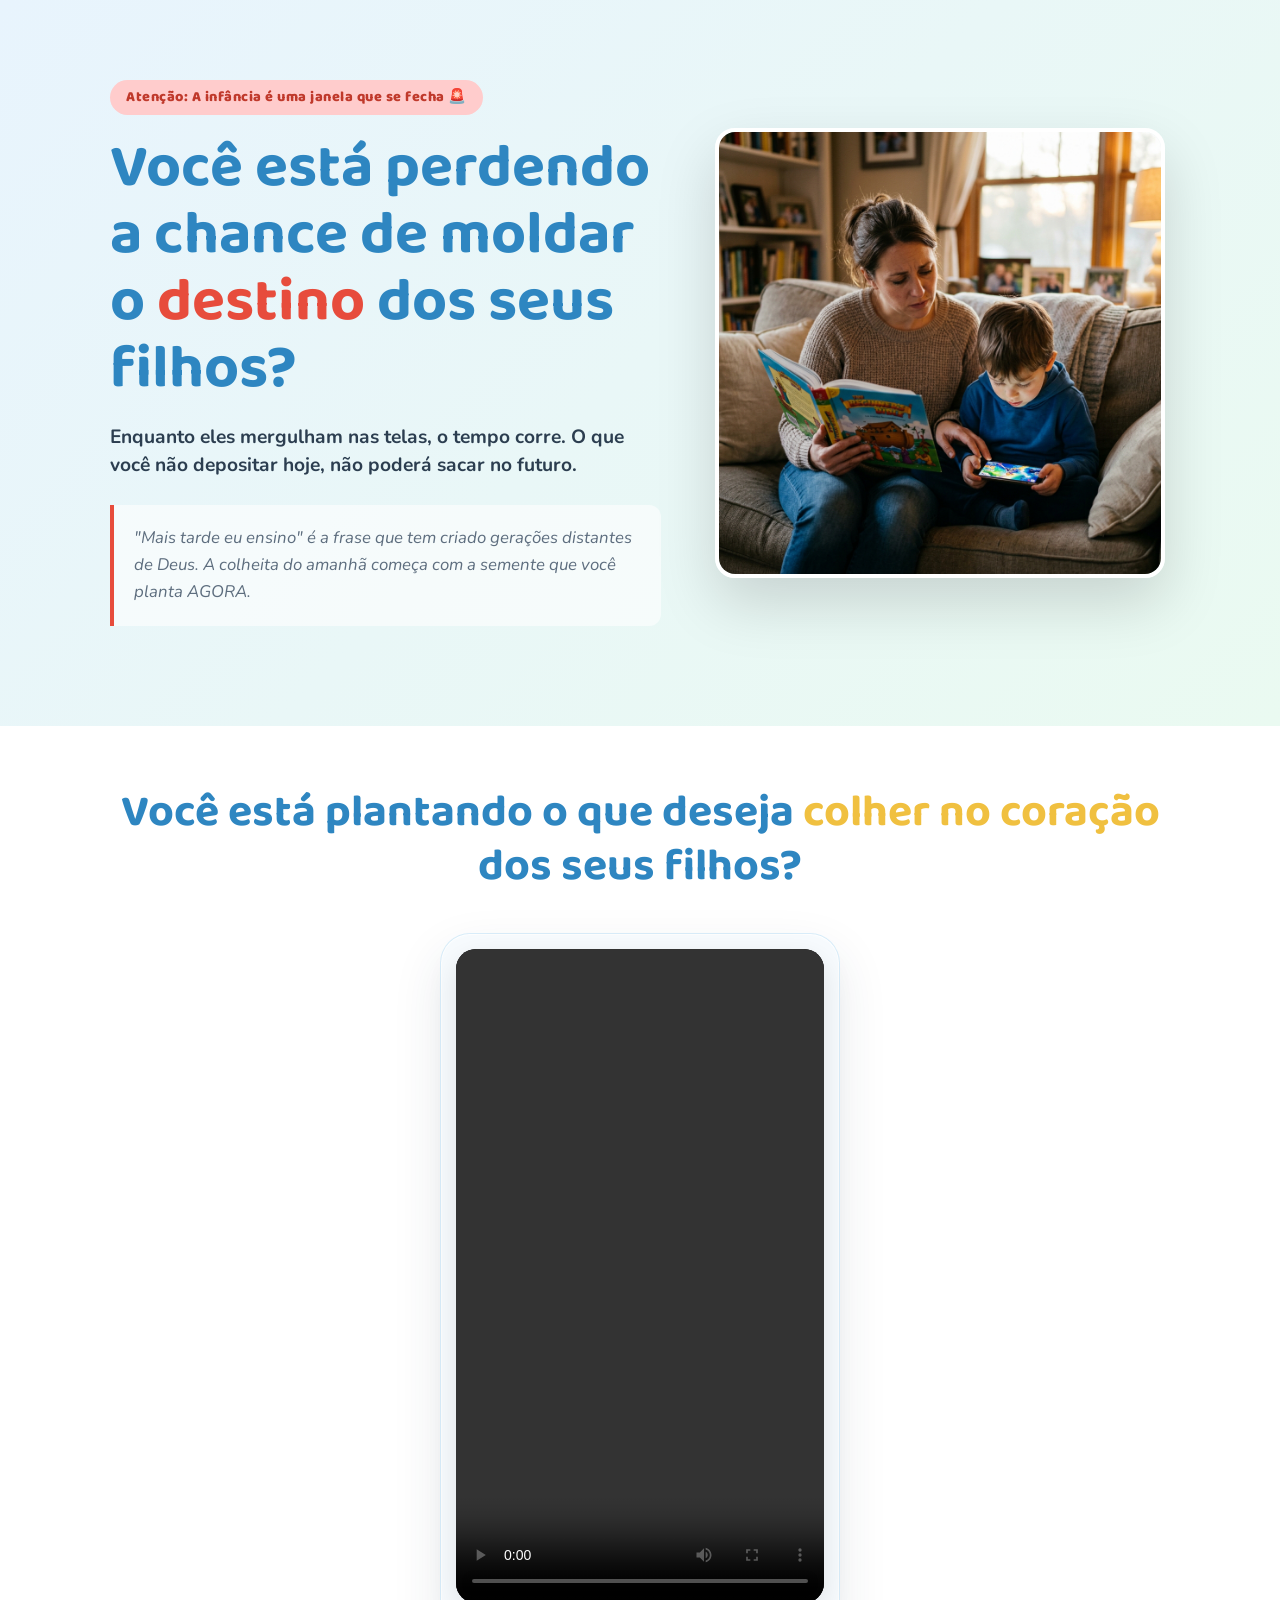
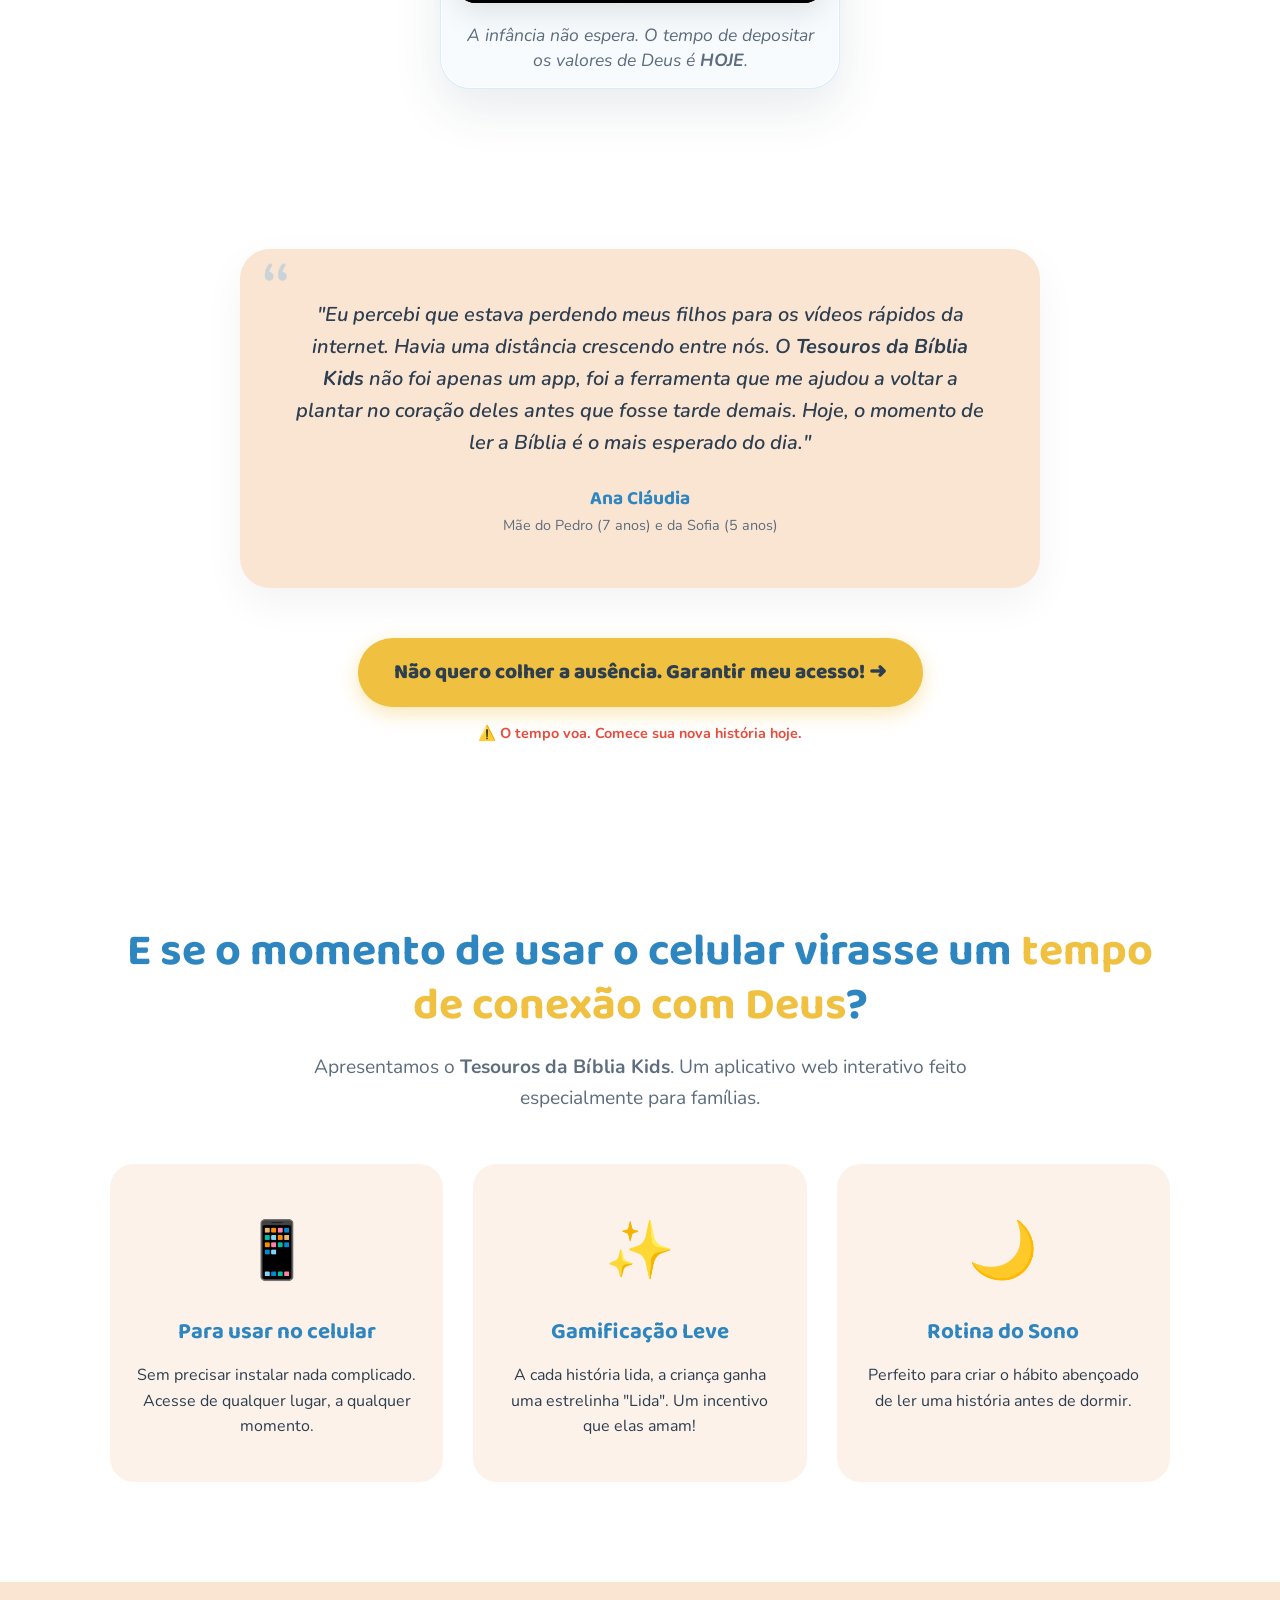
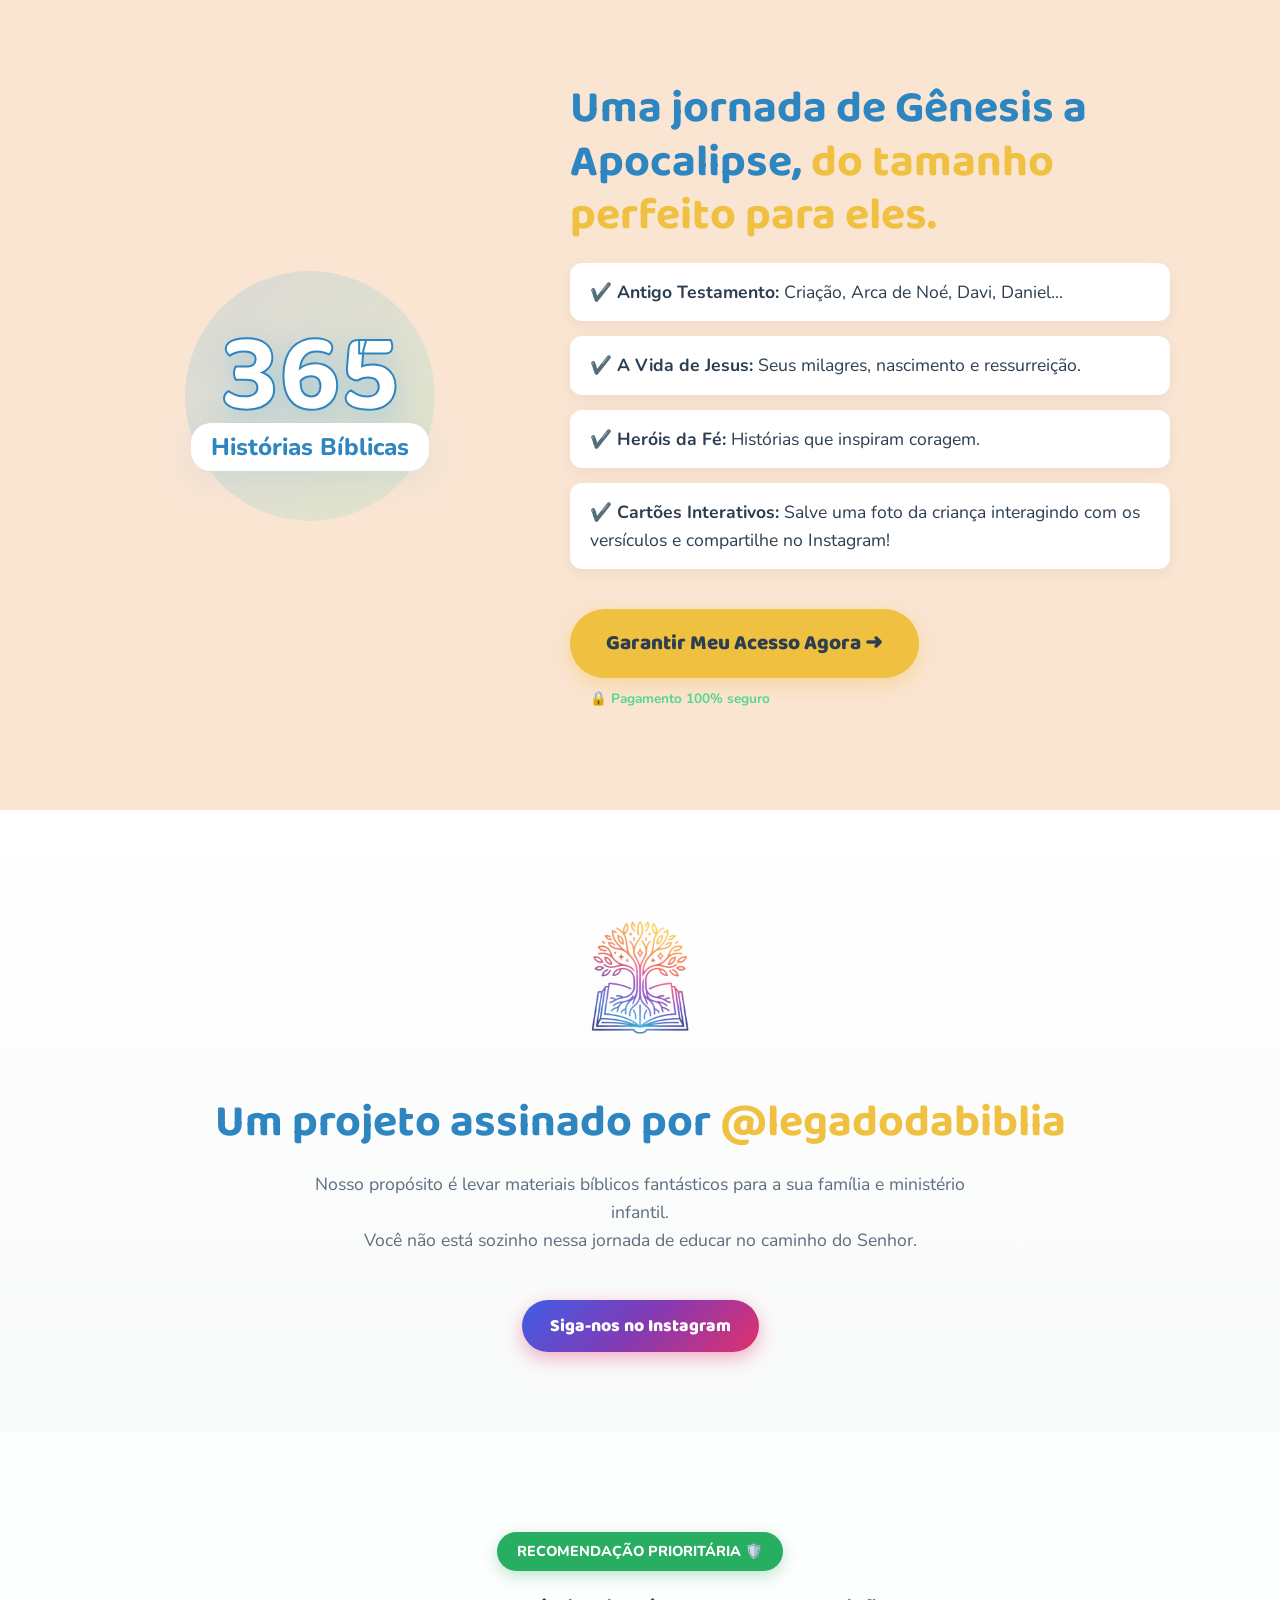
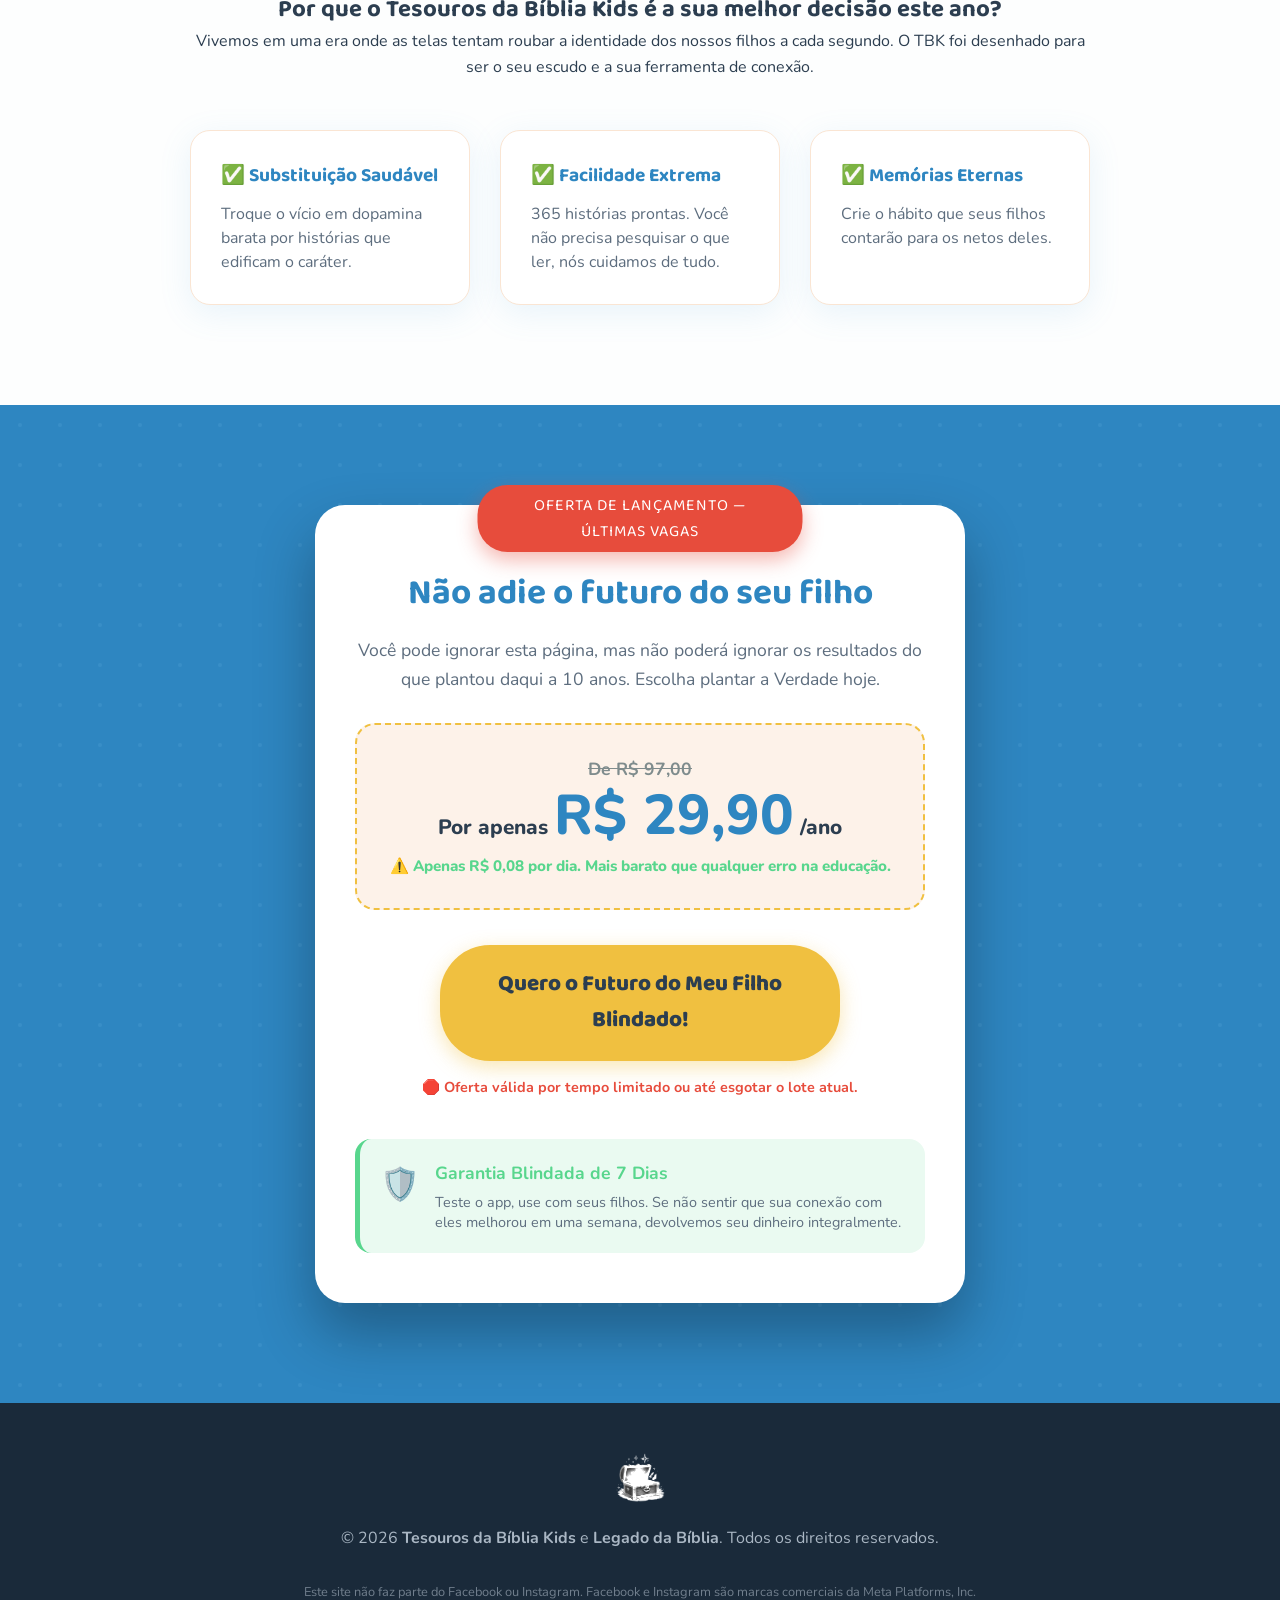
==== commit 50103cc7: "Add files via upload" ====
--- a/index.html
+++ b/index.html
@@ -14,10 +14,10 @@
   <section class="hero dorama-fade">
     <div class="container hero-content">
       <div class="hero-text">
-        <span class="badge">Atenção Pais e Mães 🚨</span>
-        <h1>Está cada vez mais difícil competir com as <span>telas</span>?</h1>
-        <p class="subtitle">Você quer ensinar a Palavra de Deus para os seus filhos, mas sente que prender a atenção deles hoje em dia parece uma missão impossível?</p>
-        <p class="pain-text">A infância passa rápido demais. O que eles estão consumindo na internet hoje vai moldar o coração deles para sempre...</p>
+        <span class="badge">Atenção: A infância é uma janela que se fecha 🚨</span>
+        <h1>Você está perdendo a chance de moldar o <span>destino</span> dos seus filhos?</h1>
+        <p class="subtitle">Enquanto eles mergulham nas telas, o tempo corre. O que você não depositar hoje, não poderá sacar no futuro.</p>
+        <p class="pain-text">"Mais tarde eu ensino" é a frase que tem criado gerações distantes de Deus. A colheita do amanhã começa com a semente que você planta AGORA.</p>
       </div>
       <div class="hero-image">
         <img src="hero-img.png" alt="Criança distraída com o celular ignorando a Bíblia" class="hero-emotion-img floating-anim">
@@ -28,7 +28,7 @@
   <!-- VSL / VIDEO SECTION (Demonstração e Emoção) -->
   <section class="video-vsl dorama-fade">
     <div class="container">
-      <h2 class="section-title text-center">Veja como é fácil ensinar a Bíblia <span>todos os dias!</span></h2>
+      <h2 class="section-title text-center">Você está plantando o que deseja <span>colher no coração</span> dos seus filhos?</h2>
       <div class="video-container">
         <div class="video-wrapper">
           <video 
@@ -36,11 +36,32 @@
             playsinline 
             loop 
             class="local-video">
-            <source src="ssstik.io_@cortesdemissas_1776175231359.mp4" type="video/mp4">
+            <source src="Chamada tesouros da bilia.mp4" type="video/mp4">
             Seu navegador não suporta vídeos HTML5.
           </video>
         </div>
-        <p class="video-caption">Neste mundo acelerado e cheio de telas, o maior legado que você pode deixar é a Palavra de Deus no coração do seu filho.</p>
+        <p class="video-caption">A infância não espera. O tempo de depositar os valores de Deus é <strong>HOJE</strong>.</p>
+      </div>
+    </div>
+  </section>
+
+  <!-- MODELO DEPOIMENTO (Prova Social Emocional) -->
+  <section class="testimonial-section dorama-fade">
+    <div class="container">
+      <div class="testimonial-card">
+        <div class="quote-icon">“</div>
+        <p class="testimonial-text">
+          "Eu percebi que estava perdendo meus filhos para os vídeos rápidos da internet. Havia uma distância crescendo entre nós. O <strong>Tesouros da Bíblia Kids</strong> não foi apenas um app, foi a ferramenta que me ajudou a voltar a plantar no coração deles antes que fosse tarde demais. Hoje, o momento de ler a Bíblia é o mais esperado do dia."
+        </p>
+        <div class="testimonial-author">
+          <strong>Ana Cláudia</strong>
+          <span>Mãe do Pedro (7 anos) e da Sofia (5 anos)</span>
+        </div>
+      </div>
+      
+      <div class="cta-mini text-center">
+        <a href="https://pay.cakto.com.br/8u7onkb_810691" target="_blank" class="btn btn-primary pulse">Não quero colher a ausência. Garantir meu acesso! ➜</a>
+        <p class="urgency-small">⚠️ O tempo voa. Comece sua nova história hoje.</p>
       </div>
     </div>
   </section>
@@ -109,27 +130,54 @@
     </div>
   </section>
 
+  <!-- MODELO RECOMENDAÇÃO (Autoridade e Direcionamento) -->
+  <section class="recommendation dorama-fade">
+    <div class="container">
+      <div class="recommendation-content">
+        <div class="rec-badge">RECOMENDAÇÃO PRIORITÁRIA 🛡️</div>
+        <h2>Por que o Tesouros da Bíblia Kids é a sua <span>melhor decisão</span> este ano?</h2>
+        <p>Vivemos em uma era onde as telas tentam roubar a identidade dos nossos filhos a cada segundo. O TBK foi desenhado para ser o seu escudo e a sua ferramenta de conexão.</p>
+        
+        <div class="rec-grid">
+          <div class="rec-item">
+            <strong>✅ Substituição Saudável</strong>
+            <p>Troque o vício em dopamina barata por histórias que edificam o caráter.</p>
+          </div>
+          <div class="rec-item">
+            <strong>✅ Facilidade Extrema</strong>
+            <p>365 histórias prontas. Você não precisa pesquisar o que ler, nós cuidamos de tudo.</p>
+          </div>
+          <div class="rec-item">
+            <strong>✅ Memórias Eternas</strong>
+            <p>Crie o hábito que seus filhos contarão para os netos deles.</p>
+          </div>
+        </div>
+      </div>
+    </div>
+  </section>
+
   <!-- AÇÃO / OFERTA -->
   <section class="offer dorama-fade">
     <div class="container">
       <div class="offer-card">
-        <span class="offer-tag">OFERTA ESPECIAL</span>
-        <h2>Acesso Anual Completo</h2>
-        <p class="offer-desc">Pare de procrastinar o devocional dos seus filhos. Comece hoje mesmo com acesso total ao aplicativo, atualizações e todas as 365 histórias!</p>
+        <span class="offer-tag">OFERTA DE LANÇAMENTO — ÚLTIMAS VAGAS</span>
+        <h2>Não adie o futuro do seu filho</h2>
+        <p class="offer-desc">Você pode ignorar esta página, mas não poderá ignorar os resultados do que plantou daqui a 10 anos. Escolha plantar a Verdade hoje.</p>
         
         <div class="price-box">
           <span class="old-price">De R$ 97,00</span>
           <span class="new-price">Por apenas <span>R$ 29,90</span> /ano</span>
-          <p class="price-detail">Isso é menos de R$ 2,50 por mês para edificar a vida do seu filho!</p>
+          <p class="price-detail">⚠️ Apenas R$ 0,08 por dia. Mais barato que qualquer erro na educação.</p>
         </div>
 
-        <a href="https://pay.cakto.com.br/8u7onkb_810691" target="_blank" class="btn btn-primary btn-large pop">Quero o Tesouros da Bíblia Kids!</a>
+        <a href="https://pay.cakto.com.br/8u7onkb_810691" target="_blank" class="btn btn-primary btn-large pop">Quero o Futuro do Meu Filho Blindado!</a>
+        <p style="margin-top: 15px; font-weight: 700; color: #e74c3c; font-size: 0.9rem;">🛑 Oferta válida por tempo limitado ou até esgotar o lote atual.</p>
         
         <div class="guarantee">
           <span class="g-icon">🛡️</span>
           <div>
-            <strong>Garantia de 7 Dias</strong>
-            <p>Se você achar que material não serviu para a sua família, nós devolvemos 100% do seu dinheiro. Sem letras miúdas.</p>
+            <strong>Garantia Blindada de 7 Dias</strong>
+            <p>Teste o app, use com seus filhos. Se não sentir que sua conexão com eles melhorou em uma semana, devolvemos seu dinheiro integralmente.</p>
           </div>
         </div>
       </div>
--- a/styles.css
+++ b/styles.css
@@ -567,6 +567,123 @@
   opacity: 0.6;
 }
 
+/* TESTIMONIAL SECTION */
+.testimonial-section {
+  padding: 80px 0;
+  background: var(--white);
+}
+
+.testimonial-card {
+  max-width: 800px;
+  margin: 0 auto;
+  background: var(--beige-dark);
+  padding: 50px;
+  border-radius: 30px;
+  position: relative;
+  text-align: center;
+  box-shadow: 0 15px 40px rgba(0,0,0,0.05);
+}
+
+.quote-icon {
+  font-size: 5rem;
+  color: var(--blue);
+  position: absolute;
+  top: -10px;
+  left: 20px;
+  opacity: 0.3;
+  line-height: normal;
+}
+
+.testimonial-text {
+  font-size: 1.25rem;
+  font-weight: 600;
+  line-height: 1.6;
+  margin-bottom: 25px;
+  color: var(--text);
+  font-style: italic;
+}
+
+.testimonial-author {
+  display: flex;
+  flex-direction: column;
+}
+
+.testimonial-author strong {
+  font-size: 1.2rem;
+  color: var(--blue-dark);
+  font-family: 'Baloo 2', cursive;
+}
+
+.testimonial-author span {
+  font-size: 0.9rem;
+  color: var(--text-light);
+}
+
+.cta-mini {
+  margin-top: 50px;
+}
+
+.urgency-small {
+  font-size: 0.9rem;
+  font-weight: 700;
+  color: #e74c3c;
+  margin-top: 15px;
+}
+
+/* RECOMMENDATION SECTION */
+.recommendation {
+  padding: 100px 0;
+  background: #fdfefe;
+}
+
+.recommendation-content {
+  max-width: 900px;
+  margin: 0 auto;
+  text-align: center;
+}
+
+.rec-badge {
+  display: inline-block;
+  background: #27ae60;
+  color: white;
+  padding: 8px 20px;
+  border-radius: 30px;
+  font-weight: 800;
+  font-size: 0.9rem;
+  margin-bottom: 20px;
+  box-shadow: 0 5px 15px rgba(39, 174, 96, 0.3);
+}
+
+.rec-grid {
+  display: grid;
+  grid-template-columns: repeat(auto-fit, minmax(250px, 1fr));
+  gap: 30px;
+  margin-top: 50px;
+}
+
+.rec-item {
+  background: var(--white);
+  padding: 30px;
+  border-radius: 20px;
+  box-shadow: var(--shadow);
+  border: 1px solid var(--beige-dark);
+  text-align: left;
+}
+
+.rec-item strong {
+  display: block;
+  font-family: 'Baloo 2', cursive;
+  font-size: 1.2rem;
+  color: var(--blue-dark);
+  margin-bottom: 10px;
+}
+
+.rec-item p {
+  font-size: 1rem;
+  color: var(--text-light);
+  line-height: 1.5;
+}
+
 /* RESPONSIVE - TABLET (até 950px) */
 @media (max-width: 950px) {
   .hero-content, .feature-flex {
@@ -601,6 +718,10 @@
   .feature-img-box h2 {
     font-size: 5.5rem;
   }
+
+  .testimonial-card {
+    padding: 30px 20px;
+  }
 }
 
 /* RESPONSIVE - MOBILE (até 600px) */
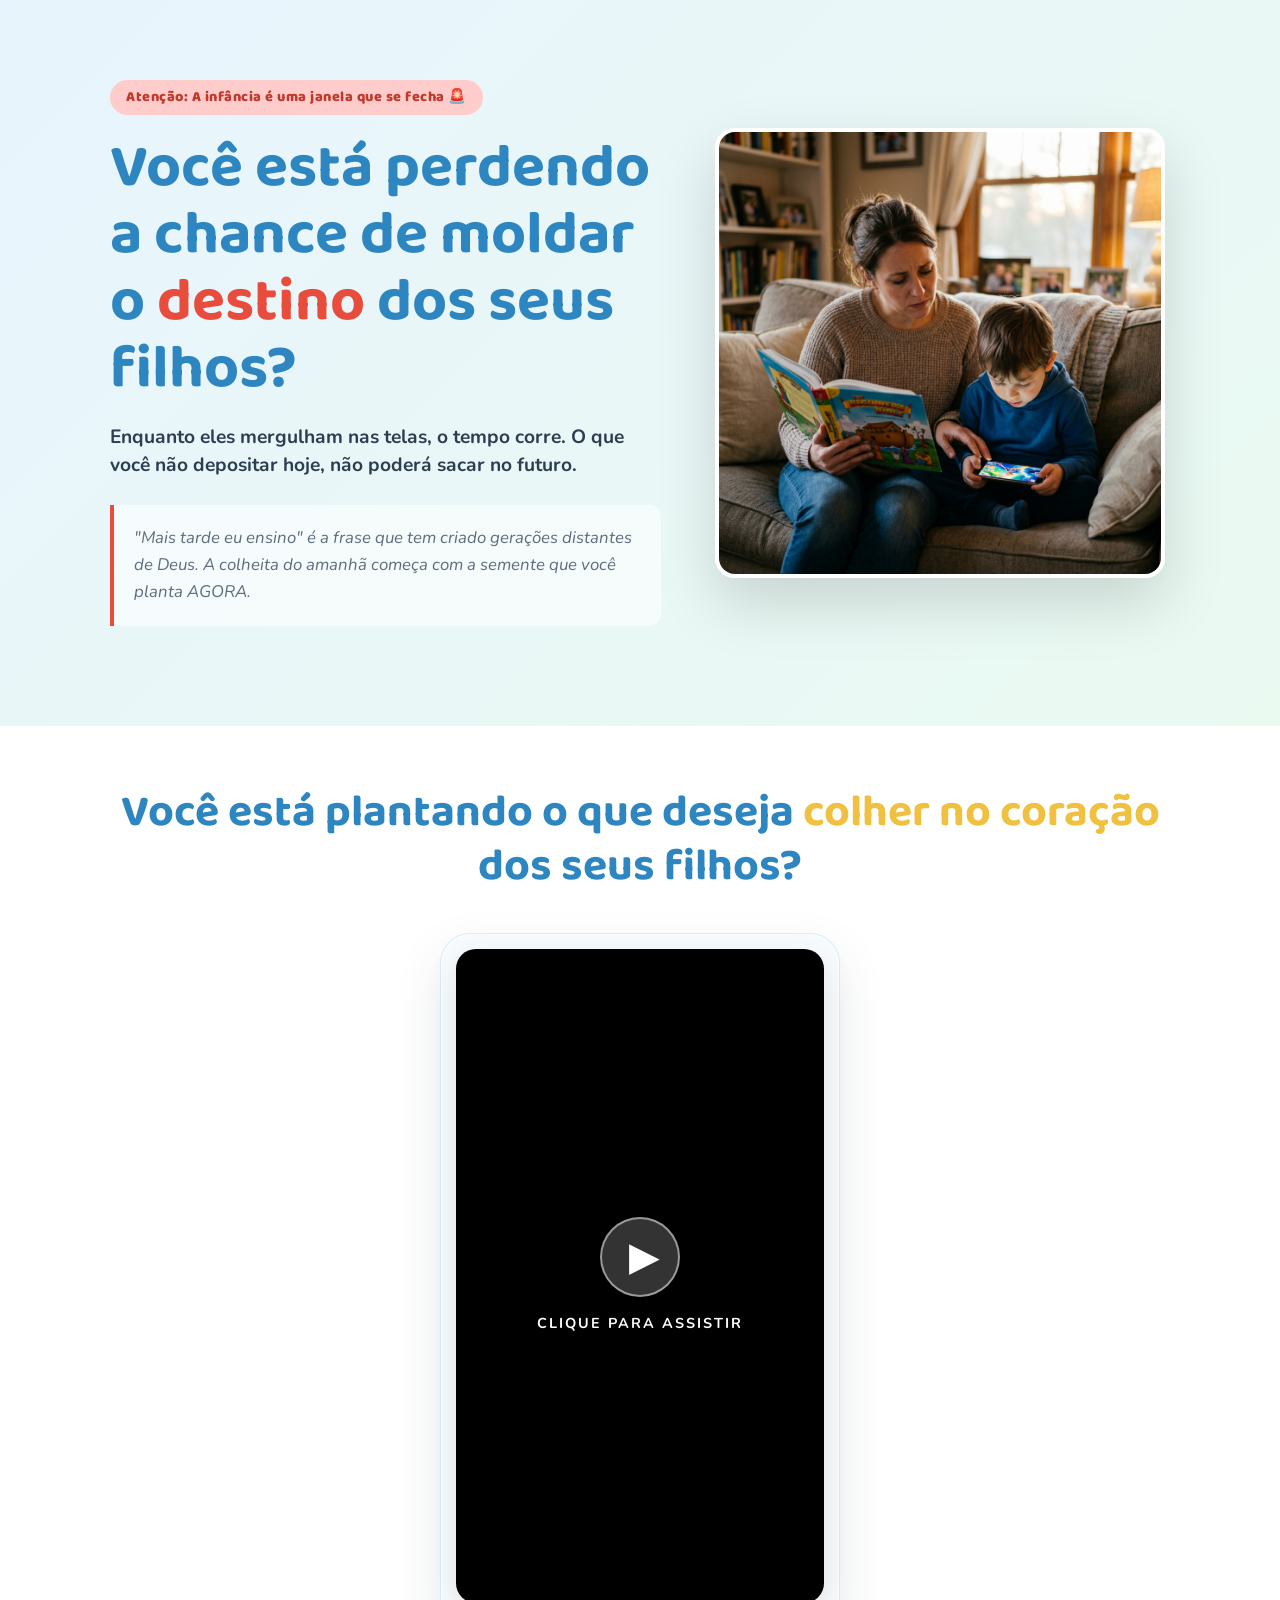
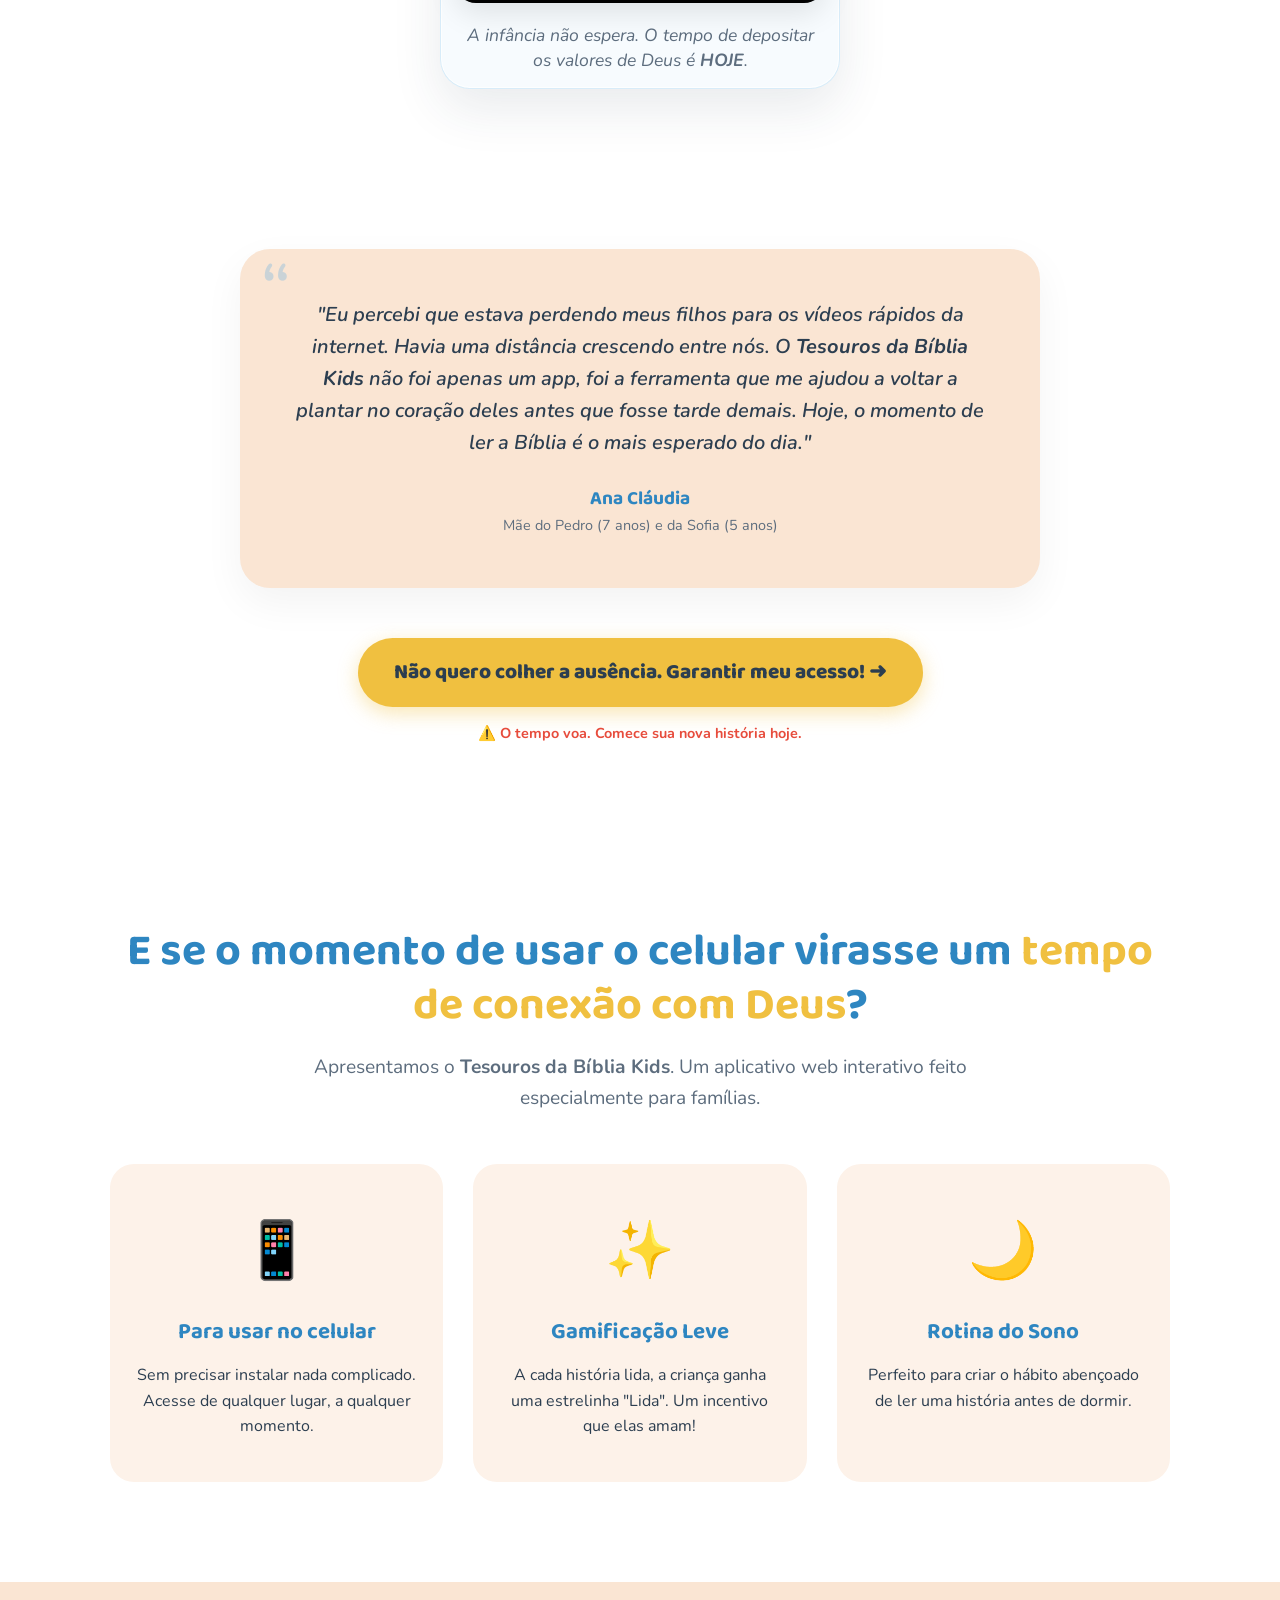
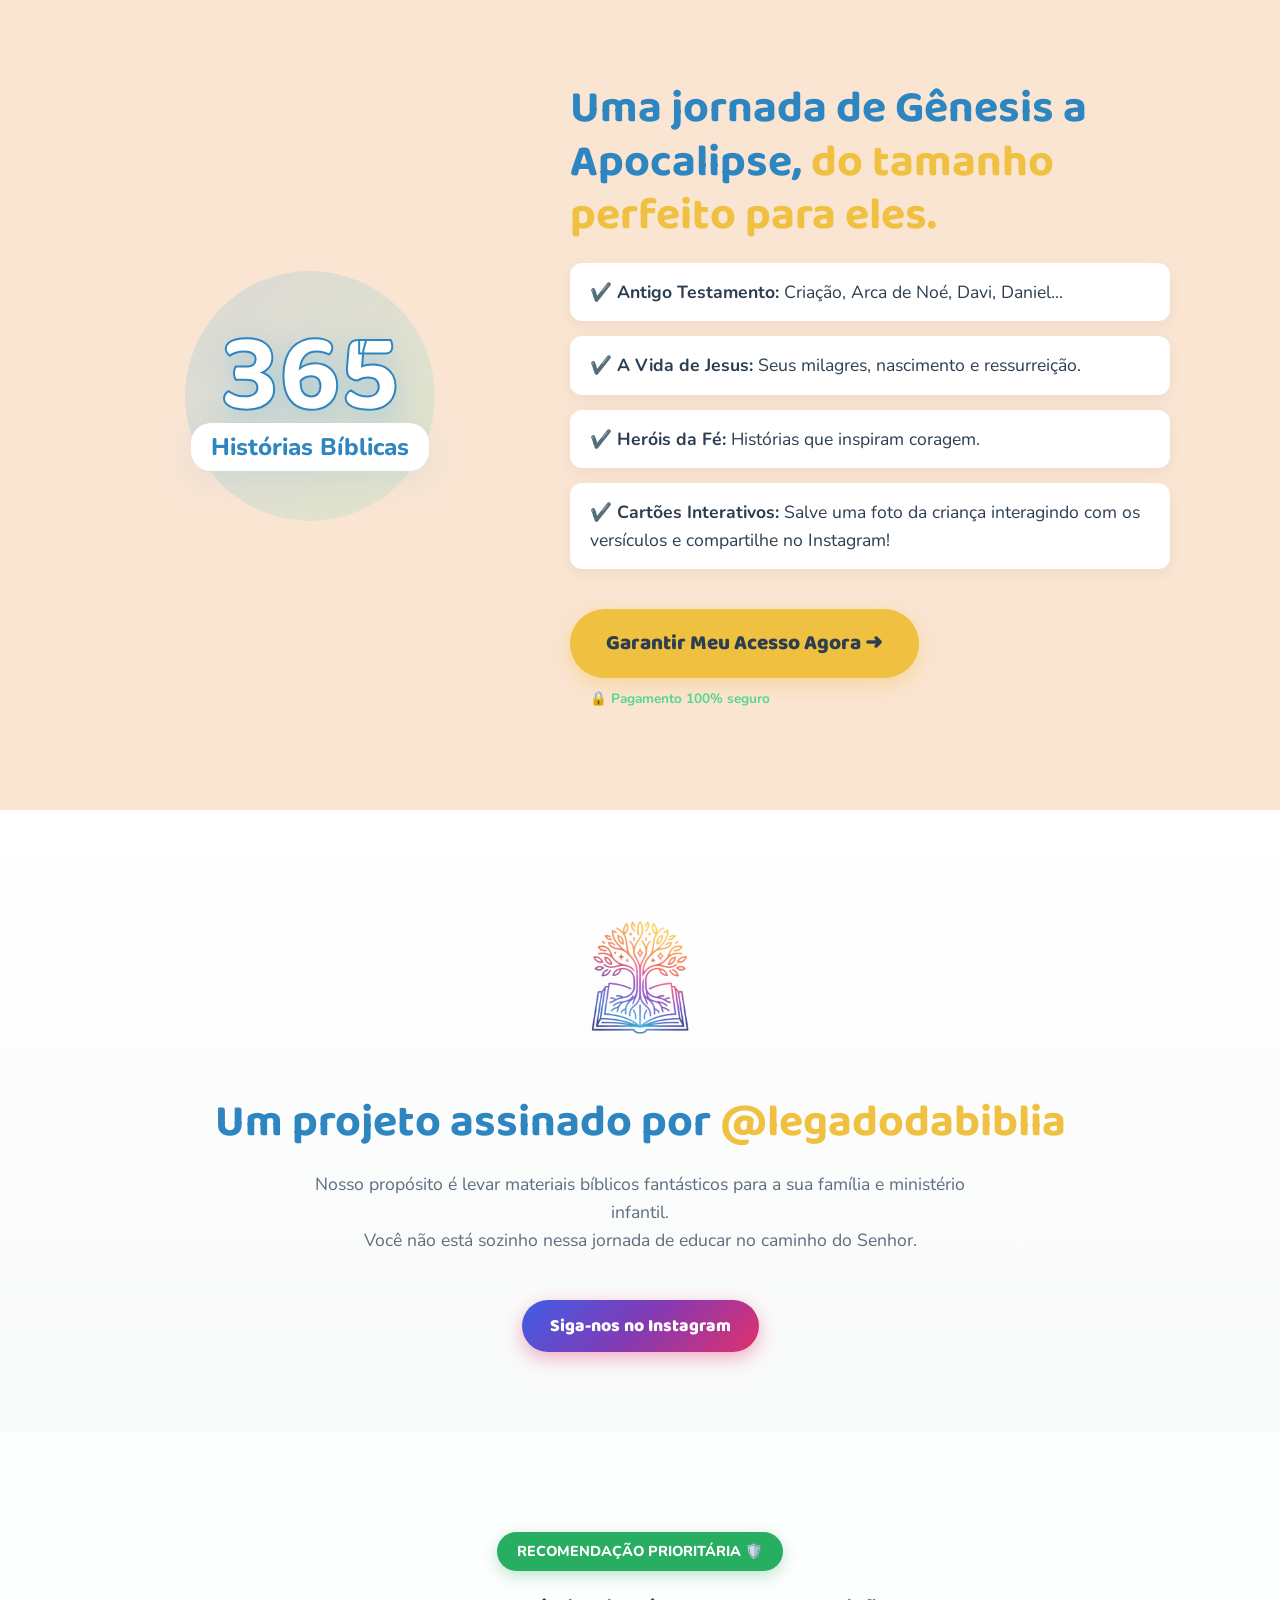
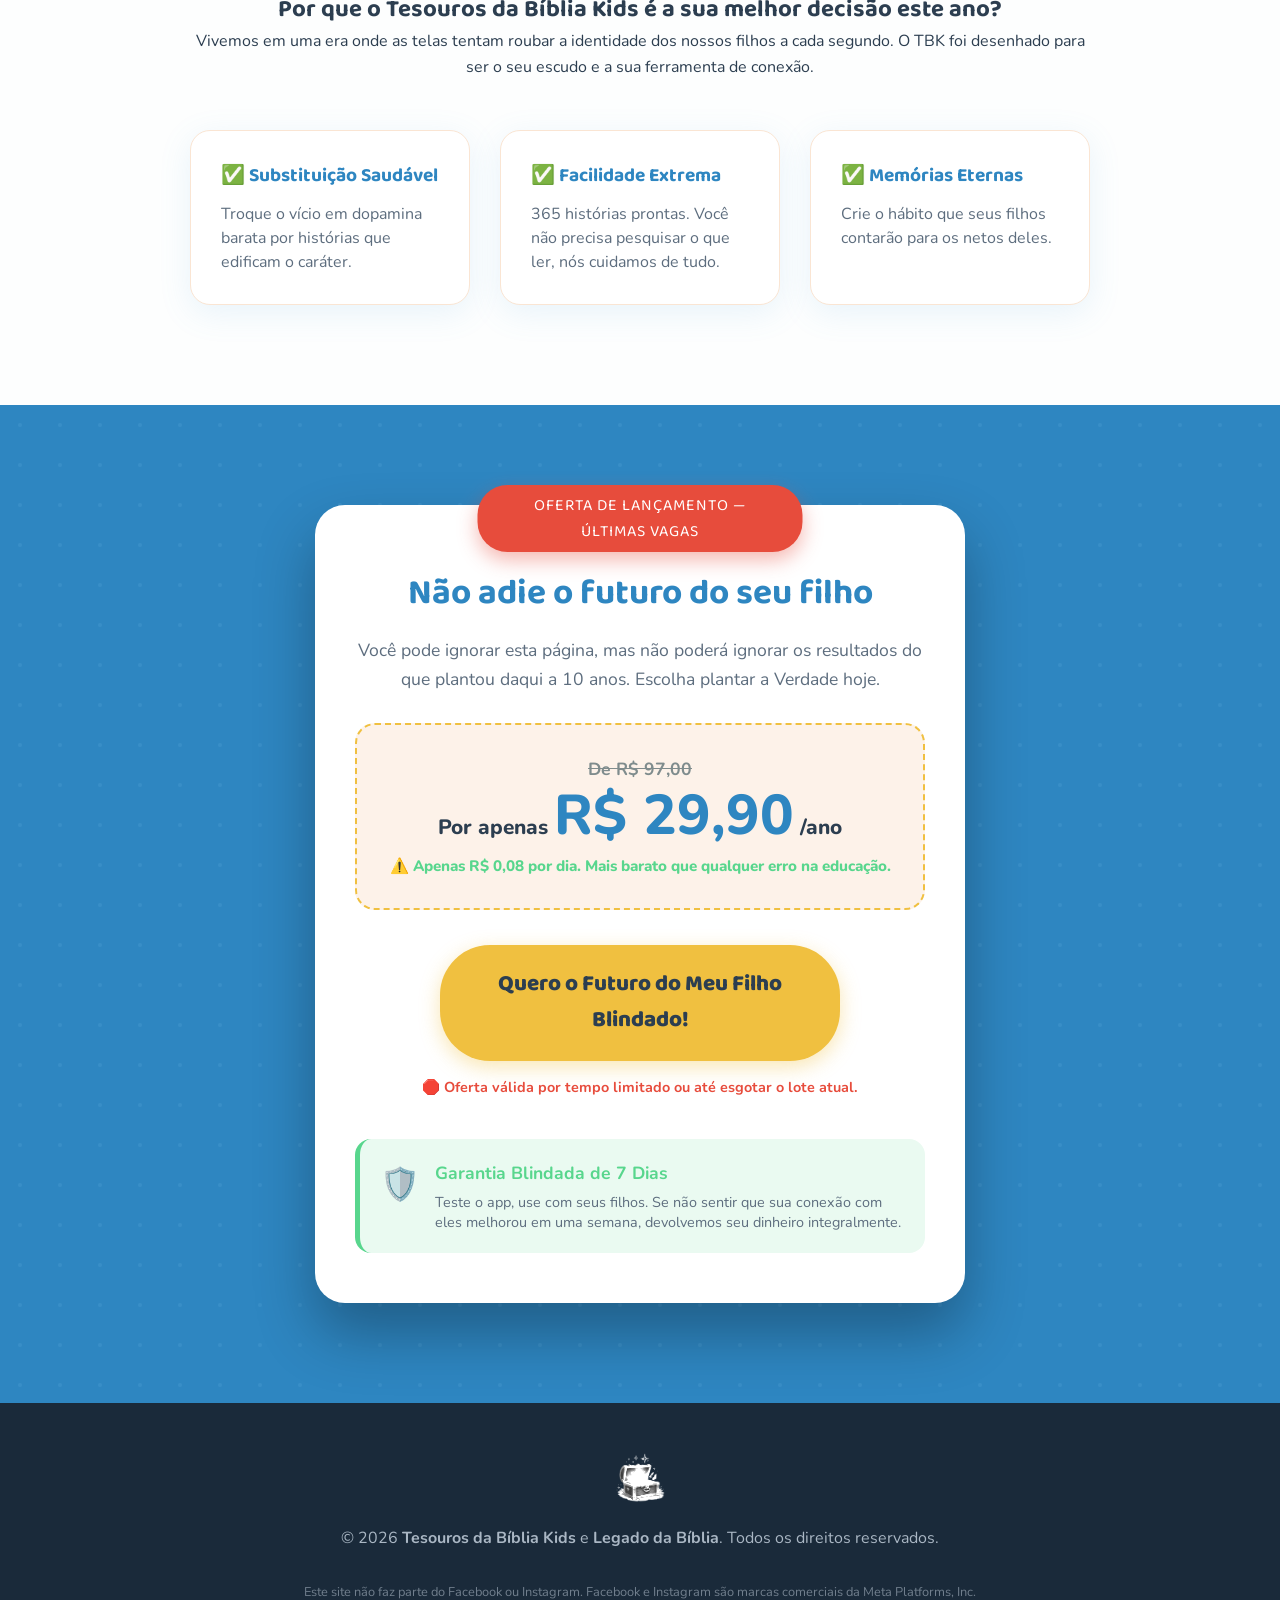
==== commit 90c96b3e: "Add files via upload" ====
--- a/index.html
+++ b/index.html
@@ -30,15 +30,21 @@
     <div class="container">
       <h2 class="section-title text-center">Você está plantando o que deseja <span>colher no coração</span> dos seus filhos?</h2>
       <div class="video-container">
-        <div class="video-wrapper">
-          <video 
-            controls 
-            playsinline 
-            loop 
-            class="local-video">
-            <source src="Chamada tesouros da bilia.mp4" type="video/mp4">
-            Seu navegador não suporta vídeos HTML5.
-          </video>
+        <div class="video-wrapper custom-vsl" id="vslContainer">
+          <iframe 
+            id="vslIframe"
+            src="https://www.youtube.com/embed/eozpbwYhDEw?enablejsapi=1&controls=0&modestbranding=1&rel=0&showinfo=0&iv_load_policy=3&disablekb=1" 
+            title="Tesouros da Bíblia Kids - Vídeo" 
+            frameborder="0" 
+            allow="accelerometer; autoplay; clipboard-write; encrypted-media; gyroscope; picture-in-picture; web-share" 
+            allowfullscreen>
+          </iframe>
+          <div class="video-overlay" id="videoOverlay">
+            <div class="custom-play-btn">
+              <span class="play-icon">▶</span>
+            </div>
+            <p class="overlay-text">Clique para assistir</p>
+          </div>
         </div>
         <p class="video-caption">A infância não espera. O tempo de depositar os valores de Deus é <strong>HOJE</strong>.</p>
       </div>
--- a/styles.css
+++ b/styles.css
@@ -236,15 +236,76 @@
   box-shadow: 0 10px 30px rgba(0,0,0,0.1);
 }
 
-.video-wrapper iframe,
-.video-wrapper video {
+/* TÉCNICA DE DISFARCE YOUTUBE */
+.custom-vsl iframe {
+  position: absolute;
+  top: 50%;
+  left: 50%;
+  width: 100%;
+  height: 100%;
+  transform: translate(-50%, -50%) scale(1.22); /* Recorta o topo e base do YouTube */
+  pointer-events: none; /* Deixa cliques passarem para o overlay */
+  border: none;
+}
+
+/* OVERLAY E BOTÃO CUSTOMIZADO */
+.video-overlay {
   position: absolute;
   top: 0;
   left: 0;
   width: 100%;
   height: 100%;
-  border: none;
-  object-fit: cover; /* Garante que o vídeo preencha o espaço sem distorcer */
+  background: rgba(0, 0, 0, 0.2);
+  display: flex;
+  flex-direction: column;
+  justify-content: center;
+  align-items: center;
+  cursor: pointer;
+  z-index: 10;
+  transition: background 0.3s ease;
+}
+
+.video-overlay.hidden {
+  display: none !important;
+}
+
+.video-overlay:hover {
+  background: rgba(0, 0, 0, 0.1);
+}
+
+.custom-play-btn {
+  width: 80px;
+  height: 80px;
+  background: rgba(255, 255, 255, 0.2);
+  backdrop-filter: blur(10px);
+  border: 2px solid rgba(255, 255, 255, 0.5);
+  border-radius: 50%;
+  display: flex;
+  justify-content: center;
+  align-items: center;
+  box-shadow: 0 10px 30px rgba(0,0,0,0.3);
+  transition: all 0.3s cubic-bezier(0.175, 0.885, 0.32, 1.275);
+}
+
+.video-overlay:hover .custom-play-btn {
+  transform: scale(1.1);
+  background: rgba(255, 255, 255, 0.4);
+}
+
+.play-icon {
+  color: white;
+  font-size: 2.5rem;
+  margin-left: 8px; /* Ajuste visual do triângulo */
+}
+
+.overlay-text {
+  color: white;
+  margin-top: 15px;
+  font-weight: 700;
+  text-transform: uppercase;
+  letter-spacing: 2px;
+  font-size: 0.9rem;
+  text-shadow: 0 2px 10px rgba(0,0,0,0.5);
 }
 
 .video-caption {
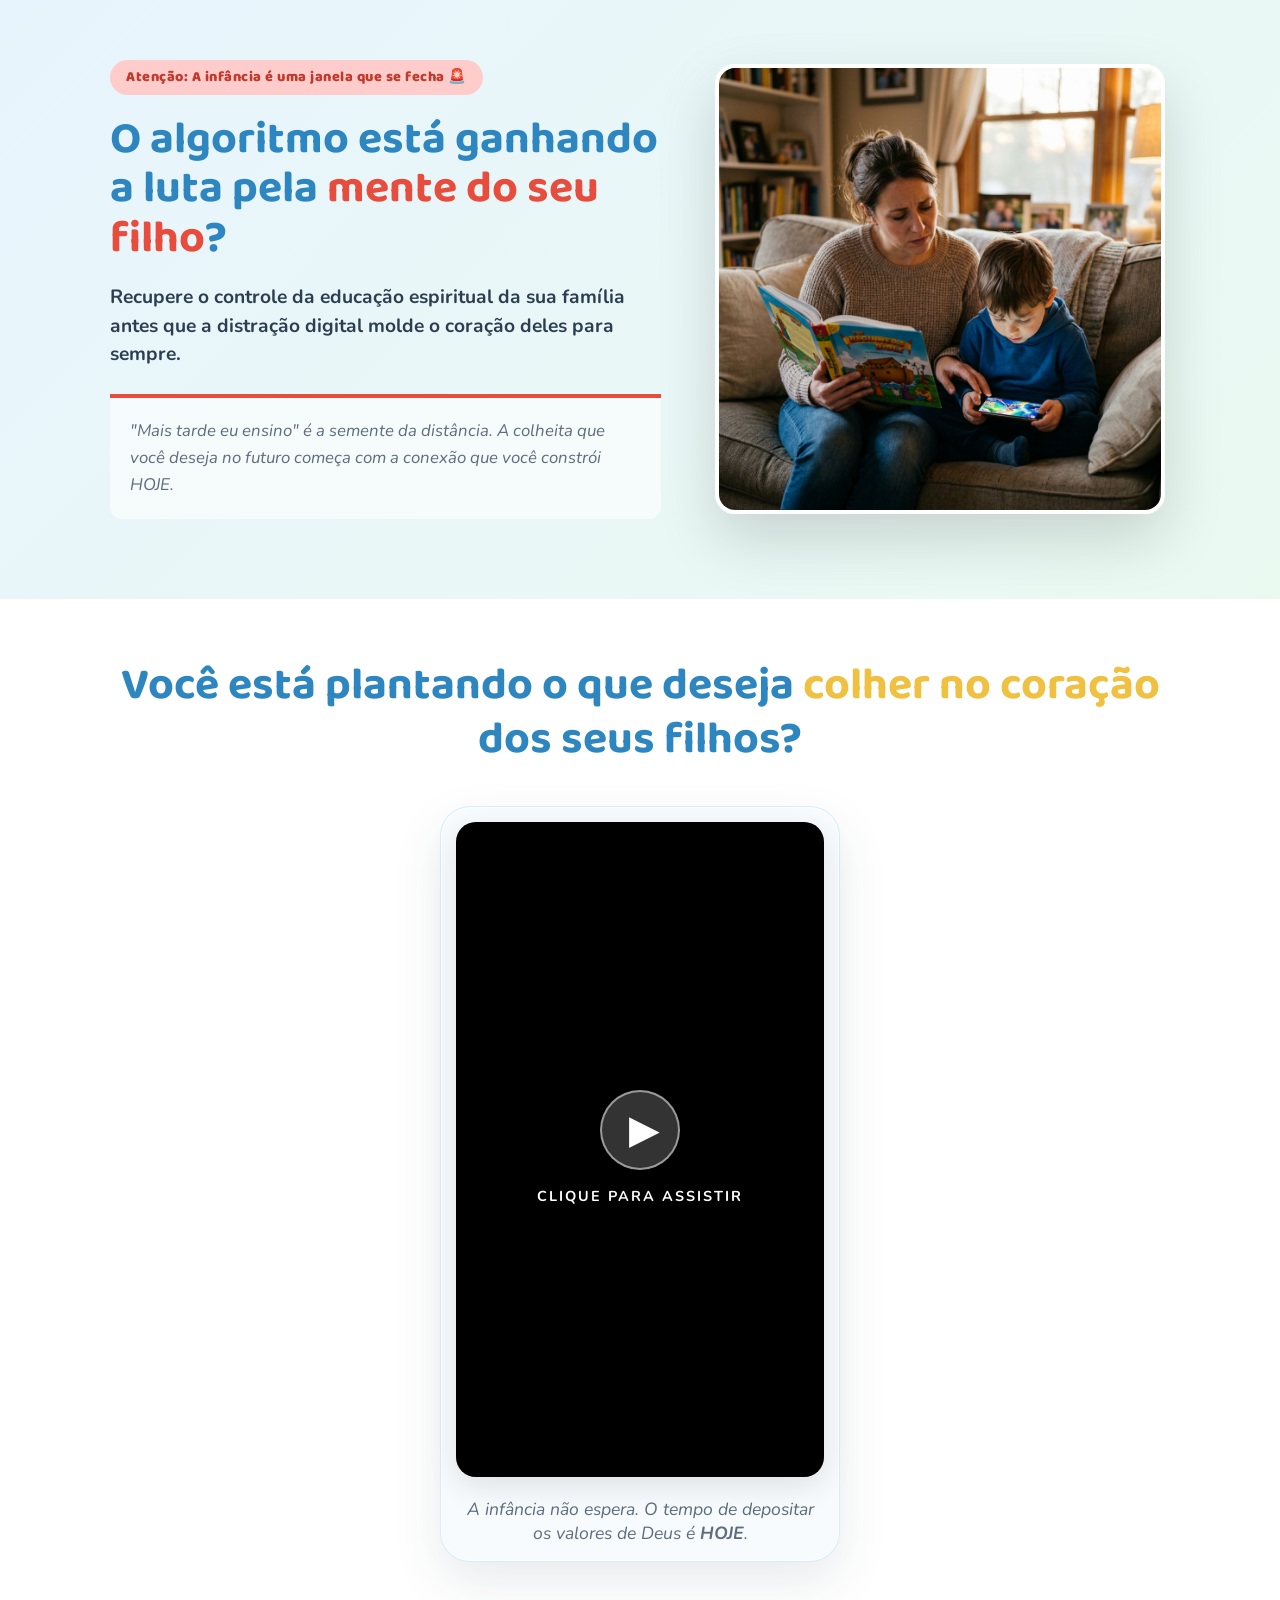
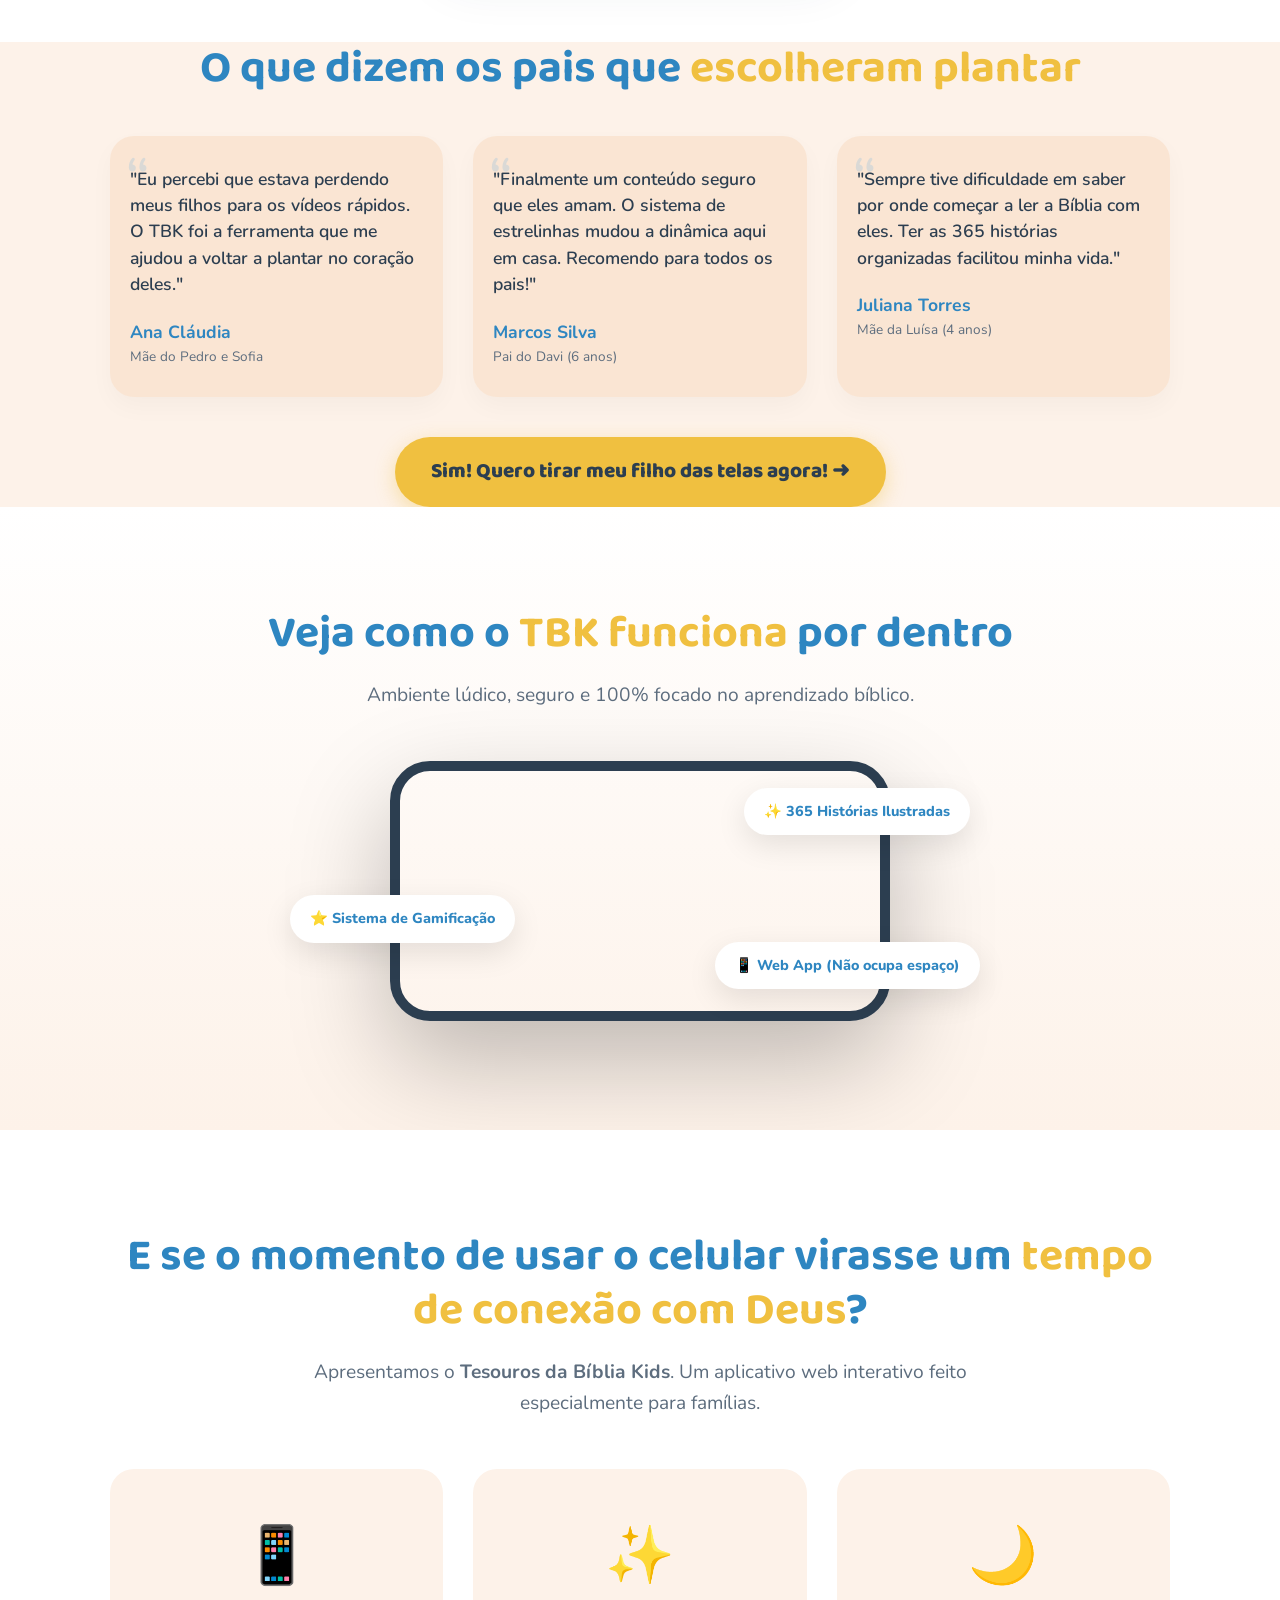
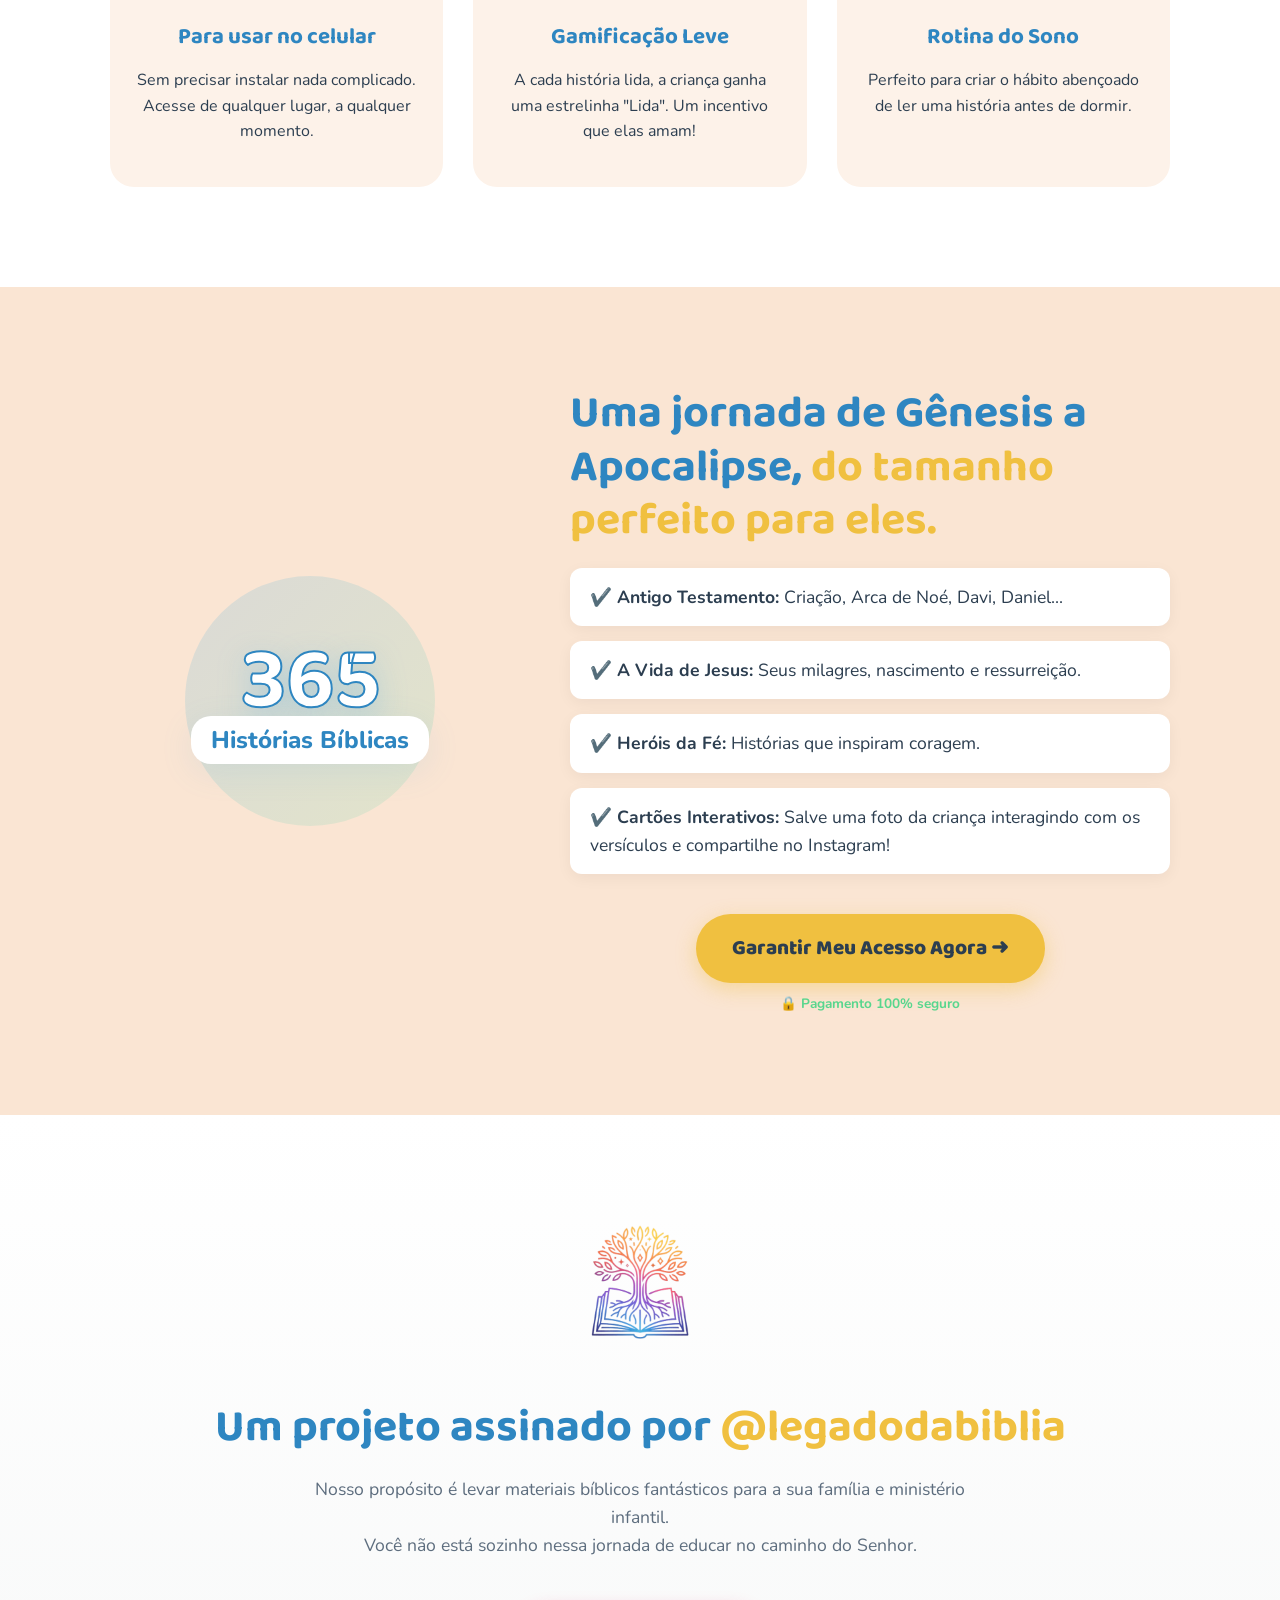
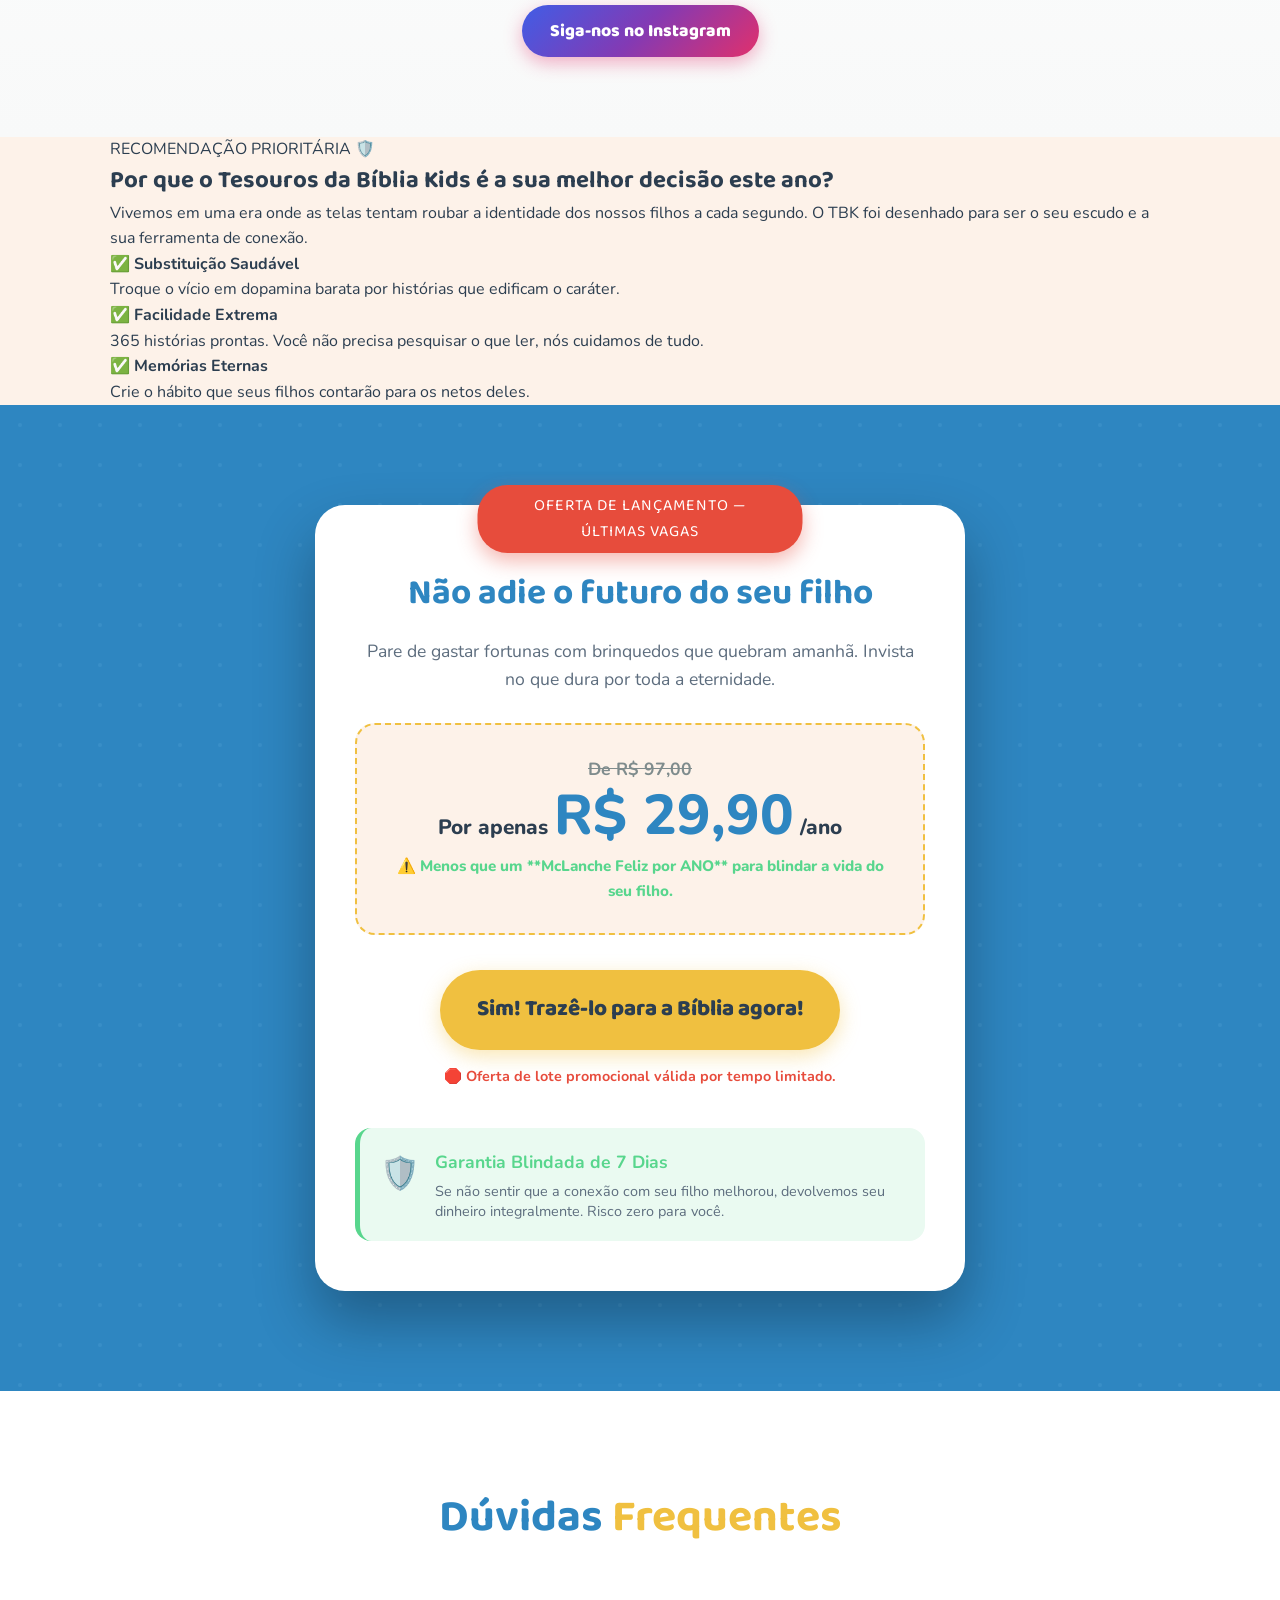
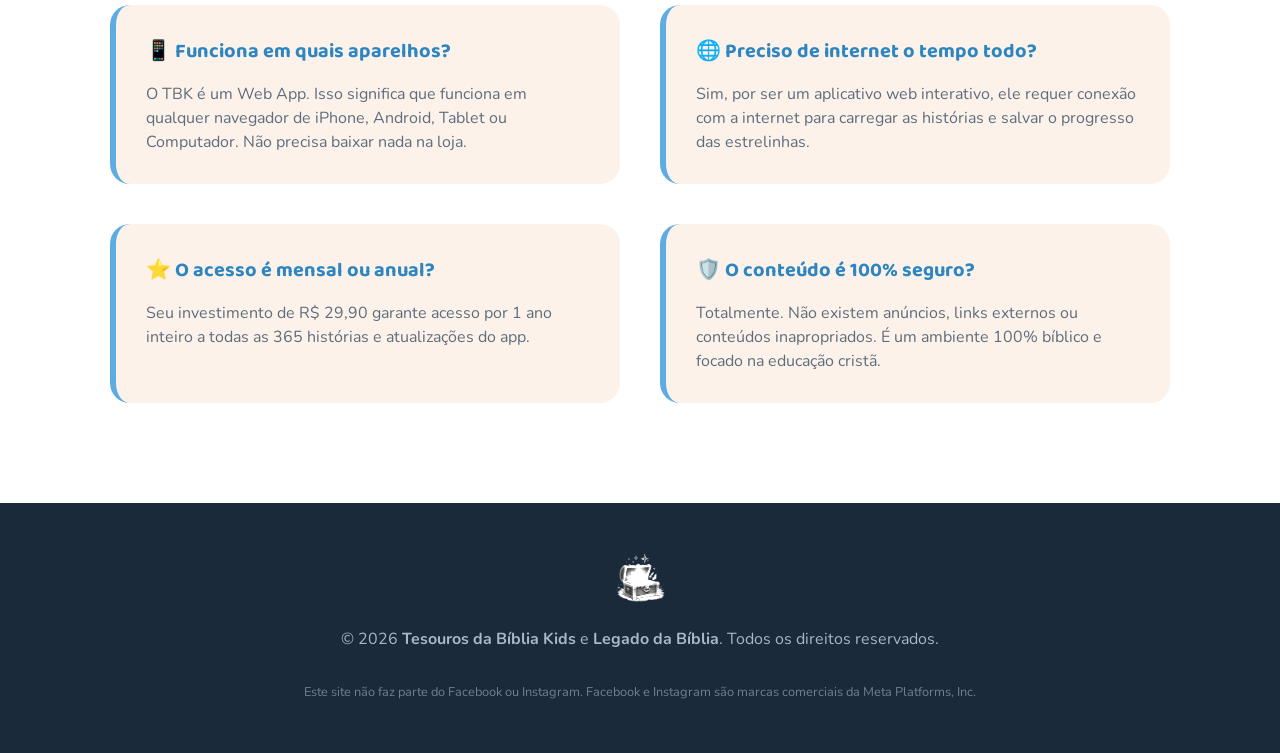
==== commit e09f533a: "Add files via upload" ====
--- a/index.html
+++ b/index.html
@@ -15,9 +15,9 @@
     <div class="container hero-content">
       <div class="hero-text">
         <span class="badge">Atenção: A infância é uma janela que se fecha 🚨</span>
-        <h1>Você está perdendo a chance de moldar o <span>destino</span> dos seus filhos?</h1>
-        <p class="subtitle">Enquanto eles mergulham nas telas, o tempo corre. O que você não depositar hoje, não poderá sacar no futuro.</p>
-        <p class="pain-text">"Mais tarde eu ensino" é a frase que tem criado gerações distantes de Deus. A colheita do amanhã começa com a semente que você planta AGORA.</p>
+        <h1>O algoritmo está ganhando a luta pela <span>mente do seu filho</span>?</h1>
+        <p class="subtitle">Recupere o controle da educação espiritual da sua família antes que a distração digital molde o coração deles para sempre.</p>
+        <p class="pain-text">"Mais tarde eu ensino" é a semente da distância. A colheita que você deseja no futuro começa com a conexão que você constrói HOJE.</p>
       </div>
       <div class="hero-image">
         <img src="hero-img.png" alt="Criança distraída com o celular ignorando a Bíblia" class="hero-emotion-img floating-anim">
@@ -54,20 +54,52 @@
   <!-- MODELO DEPOIMENTO (Prova Social Emocional) -->
   <section class="testimonial-section dorama-fade">
     <div class="container">
-      <div class="testimonial-card">
-        <div class="quote-icon">“</div>
-        <p class="testimonial-text">
-          "Eu percebi que estava perdendo meus filhos para os vídeos rápidos da internet. Havia uma distância crescendo entre nós. O <strong>Tesouros da Bíblia Kids</strong> não foi apenas um app, foi a ferramenta que me ajudou a voltar a plantar no coração deles antes que fosse tarde demais. Hoje, o momento de ler a Bíblia é o mais esperado do dia."
-        </p>
-        <div class="testimonial-author">
-          <strong>Ana Cláudia</strong>
-          <span>Mãe do Pedro (7 anos) e da Sofia (5 anos)</span>
+      <h2 class="section-title text-center">O que dizem os pais que <span>escolheram plantar</span></h2>
+      <div class="testimonial-grid">
+        <div class="testimonial-card">
+          <div class="quote-icon">“</div>
+          <p class="testimonial-text">"Eu percebi que estava perdendo meus filhos para os vídeos rápidos. O TBK foi a ferramenta que me ajudou a voltar a plantar no coração deles."</p>
+          <div class="testimonial-author"><strong>Ana Cláudia</strong><span>Mãe do Pedro e Sofia</span></div>
+        </div>
+        <div class="testimonial-card">
+          <div class="quote-icon">“</div>
+          <p class="testimonial-text">"Finalmente um conteúdo seguro que eles amam. O sistema de estrelinhas mudou a dinâmica aqui em casa. Recomendo para todos os pais!"</p>
+          <div class="testimonial-author"><strong>Marcos Silva</strong><span>Pai do Davi (6 anos)</span></div>
+        </div>
+        <div class="testimonial-card">
+          <div class="quote-icon">“</div>
+          <p class="testimonial-text">"Sempre tive dificuldade em saber por onde começar a ler a Bíblia com eles. Ter as 365 histórias organizadas facilitou minha vida."</p>
+          <div class="testimonial-author"><strong>Juliana Torres</strong><span>Mãe da Luísa (4 anos)</span></div>
         </div>
       </div>
       
       <div class="cta-mini text-center">
-        <a href="https://pay.cakto.com.br/8u7onkb_810691" target="_blank" class="btn btn-primary pulse">Não quero colher a ausência. Garantir meu acesso! ➜</a>
-        <p class="urgency-small">⚠️ O tempo voa. Comece sua nova história hoje.</p>
+        <a href="https://pay.cakto.com.br/8u7onkb_810691" target="_blank" class="btn btn-primary pulse">Sim! Quero tirar meu filho das telas agora! ➜</a>
+      </div>
+    </div>
+  </section>
+
+  <!-- DEMONSTRAÇÃO DO APP (Visualização Interna) -->
+  <section class="app-demo dorama-fade">
+    <div class="container text-center">
+      <h2 class="section-title">Veja como o <span>TBK funciona</span> por dentro</h2>
+      <p class="lead-text">Ambiente lúdico, seguro e 100% focado no aprendizado bíblico.</p>
+      <div class="demo-mockup-wrapper">
+        <video 
+          autoplay 
+          muted 
+          loop 
+          playsinline 
+          class="demo-video demo-img floating-anim">
+          <source src="IMG_3991.MOV" type="video/quicktime">
+          <source src="IMG_3991.MOV" type="video/mp4">
+          Seu navegador não suporta vídeos.
+        </video>
+        <div class="demo-features-overlay">
+          <div class="demo-tag">✨ 365 Histórias Ilustradas</div>
+          <div class="demo-tag">⭐ Sistema de Gamificação</div>
+          <div class="demo-tag">📱 Web App (Não ocupa espaço)</div>
+        </div>
       </div>
     </div>
   </section>
@@ -168,23 +200,48 @@
       <div class="offer-card">
         <span class="offer-tag">OFERTA DE LANÇAMENTO — ÚLTIMAS VAGAS</span>
         <h2>Não adie o futuro do seu filho</h2>
-        <p class="offer-desc">Você pode ignorar esta página, mas não poderá ignorar os resultados do que plantou daqui a 10 anos. Escolha plantar a Verdade hoje.</p>
+        <p class="offer-desc">Pare de gastar fortunas com brinquedos que quebram amanhã. Invista no que dura por toda a eternidade.</p>
         
         <div class="price-box">
           <span class="old-price">De R$ 97,00</span>
           <span class="new-price">Por apenas <span>R$ 29,90</span> /ano</span>
-          <p class="price-detail">⚠️ Apenas R$ 0,08 por dia. Mais barato que qualquer erro na educação.</p>
-        </div>
-
-        <a href="https://pay.cakto.com.br/8u7onkb_810691" target="_blank" class="btn btn-primary btn-large pop">Quero o Futuro do Meu Filho Blindado!</a>
-        <p style="margin-top: 15px; font-weight: 700; color: #e74c3c; font-size: 0.9rem;">🛑 Oferta válida por tempo limitado ou até esgotar o lote atual.</p>
+          <p class="price-detail">⚠️ Menos que um **McLanche Feliz por ANO** para blindar a vida do seu filho.</p>
+        </div>
+
+        <a href="https://pay.cakto.com.br/8u7onkb_810691" target="_blank" class="btn btn-primary btn-large pop">Sim! Trazê-lo para a Bíblia agora!</a>
+        <p style="margin-top: 15px; font-weight: 700; color: #e74c3c; font-size: 0.9rem;">🛑 Oferta de lote promocional válida por tempo limitado.</p>
         
         <div class="guarantee">
           <span class="g-icon">🛡️</span>
           <div>
             <strong>Garantia Blindada de 7 Dias</strong>
-            <p>Teste o app, use com seus filhos. Se não sentir que sua conexão com eles melhorou em uma semana, devolvemos seu dinheiro integralmente.</p>
-          </div>
+            <p>Se não sentir que a conexão com seu filho melhorou, devolvemos seu dinheiro integralmente. Risco zero para você.</p>
+          </div>
+        </div>
+      </div>
+    </div>
+  </section>
+
+  <!-- FAQ SECTION (Quebra de Objeções) -->
+  <section class="faq-section dorama-fade">
+    <div class="container">
+      <h2 class="section-title text-center">Dúvidas <span>Frequentes</span></h2>
+      <div class="faq-grid">
+        <div class="faq-item">
+          <h3>📱 Funciona em quais aparelhos?</h3>
+          <p>O TBK é um Web App. Isso significa que funciona em qualquer navegador de iPhone, Android, Tablet ou Computador. Não precisa baixar nada na loja.</p>
+        </div>
+        <div class="faq-item">
+          <h3>🌐 Preciso de internet o tempo todo?</h3>
+          <p>Sim, por ser um aplicativo web interativo, ele requer conexão com a internet para carregar as histórias e salvar o progresso das estrelinhas.</p>
+        </div>
+        <div class="faq-item">
+          <h3>⭐ O acesso é mensal ou anual?</h3>
+          <p>Seu investimento de R$ 29,90 garante acesso por 1 ano inteiro a todas as 365 histórias e atualizações do app.</p>
+        </div>
+        <div class="faq-item">
+          <h3>🛡️ O conteúdo é 100% seguro?</h3>
+          <p>Totalmente. Não existem anúncios, links externos ou conteúdos inapropriados. É um ambiente 100% bíblico e focado na educação cristã.</p>
         </div>
       </div>
     </div>
--- a/styles.css
+++ b/styles.css
@@ -629,39 +629,44 @@
 }
 
 /* TESTIMONIAL SECTION */
-.testimonial-section {
-  padding: 80px 0;
-  background: var(--white);
+.testimonial-grid {
+  display: grid;
+  grid-template-columns: repeat(auto-fit, minmax(300px, 1fr));
+  gap: 30px;
+  margin-top: 40px;
 }
 
 .testimonial-card {
-  max-width: 800px;
-  margin: 0 auto;
   background: var(--beige-dark);
-  padding: 50px;
-  border-radius: 30px;
-  position: relative;
-  text-align: center;
-  box-shadow: 0 15px 40px rgba(0,0,0,0.05);
+  padding: 40px 30px;
+  border-radius: 24px;
+  position: relative;
+  text-align: left;
+  box-shadow: 0 10px 25px rgba(0,0,0,0.03);
+  transition: transform 0.3s ease;
+}
+
+.testimonial-card:hover {
+  transform: translateY(-5px);
 }
 
 .quote-icon {
-  font-size: 5rem;
+  font-size: 4rem;
   color: var(--blue);
   position: absolute;
-  top: -10px;
-  left: 20px;
-  opacity: 0.3;
-  line-height: normal;
+  top: -5px;
+  left: 15px;
+  opacity: 0.2;
 }
 
 .testimonial-text {
-  font-size: 1.25rem;
+  font-size: 1.1rem;
   font-weight: 600;
-  line-height: 1.6;
-  margin-bottom: 25px;
+  line-height: 1.5;
+  margin-bottom: 20px;
   color: var(--text);
-  font-style: italic;
+  position: relative;
+  z-index: 2;
 }
 
 .testimonial-author {
@@ -670,78 +675,93 @@
 }
 
 .testimonial-author strong {
-  font-size: 1.2rem;
+  font-size: 1.1rem;
   color: var(--blue-dark);
-  font-family: 'Baloo 2', cursive;
 }
 
 .testimonial-author span {
+  font-size: 0.85rem;
+  color: var(--text-light);
+}
+
+.cta-mini {
+  margin-top: 40px;
+}
+
+/* APP DEMO SECTION */
+.app-demo {
+  padding: 100px 0;
+  background: linear-gradient(to bottom, #fff, var(--beige));
+}
+
+.demo-mockup-wrapper {
+  position: relative;
+  max-width: 500px;
+  margin: 50px auto 0;
+}
+
+.demo-img, .demo-video {
+  width: 100%;
+  border-radius: 40px;
+  box-shadow: 0 40px 100px rgba(0,0,0,0.25);
+  border: 10px solid #2c3e50;
+  object-fit: cover;
+}
+
+.demo-features-overlay {
+  position: absolute;
+  width: 100%;
+  top: 0;
+  left: 0;
+  height: 100%;
+  pointer-events: none;
+}
+
+.demo-tag {
+  position: absolute;
+  background: var(--white);
+  padding: 12px 20px;
+  border-radius: 50px;
+  font-weight: 800;
+  color: var(--blue-dark);
+  box-shadow: 0 10px 30px rgba(0,0,0,0.1);
   font-size: 0.9rem;
-  color: var(--text-light);
-}
-
-.cta-mini {
-  margin-top: 50px;
-}
-
-.urgency-small {
-  font-size: 0.9rem;
-  font-weight: 700;
-  color: #e74c3c;
-  margin-top: 15px;
-}
-
-/* RECOMMENDATION SECTION */
-.recommendation {
+  white-space: nowrap;
+}
+
+.demo-tag:nth-child(1) { top: 10%; right: -80px; }
+.demo-tag:nth-child(2) { top: 50%; left: -100px; }
+.demo-tag:nth-child(3) { bottom: 15%; right: -90px; }
+
+/* FAQ SECTION */
+.faq-section {
   padding: 100px 0;
-  background: #fdfefe;
-}
-
-.recommendation-content {
-  max-width: 900px;
-  margin: 0 auto;
-  text-align: center;
-}
-
-.rec-badge {
-  display: inline-block;
-  background: #27ae60;
-  color: white;
-  padding: 8px 20px;
-  border-radius: 30px;
-  font-weight: 800;
-  font-size: 0.9rem;
-  margin-bottom: 20px;
-  box-shadow: 0 5px 15px rgba(39, 174, 96, 0.3);
-}
-
-.rec-grid {
+  background: var(--white);
+}
+
+.faq-grid {
   display: grid;
-  grid-template-columns: repeat(auto-fit, minmax(250px, 1fr));
-  gap: 30px;
-  margin-top: 50px;
-}
-
-.rec-item {
-  background: var(--white);
+  grid-template-columns: repeat(auto-fit, minmax(400px, 1fr));
+  gap: 40px;
+  margin-top: 60px;
+}
+
+.faq-item {
+  background: var(--beige);
   padding: 30px;
   border-radius: 20px;
-  box-shadow: var(--shadow);
-  border: 1px solid var(--beige-dark);
-  text-align: left;
-}
-
-.rec-item strong {
-  display: block;
-  font-family: 'Baloo 2', cursive;
-  font-size: 1.2rem;
+  border-left: 6px solid var(--blue);
+}
+
+.faq-item h3 {
+  font-size: 1.25rem;
   color: var(--blue-dark);
-  margin-bottom: 10px;
-}
-
-.rec-item p {
+  margin-bottom: 15px;
+}
+
+.faq-item p {
+  color: var(--text-light);
   font-size: 1rem;
-  color: var(--text-light);
   line-height: 1.5;
 }
 
@@ -753,6 +773,23 @@
     gap: 40px;
   }
   
+  .demo-tag {
+    position: static;
+    display: inline-block;
+    margin: 10px 5px;
+  }
+  
+  .demo-features-overlay {
+    position: static;
+    height: auto;
+    margin-top: 30px;
+  }
+
+  .faq-grid {
+    grid-template-columns: 1fr;
+  }
+}
+  
   .pain-text {
     border-left: none;
     border-top: 4px solid #e74c3c;
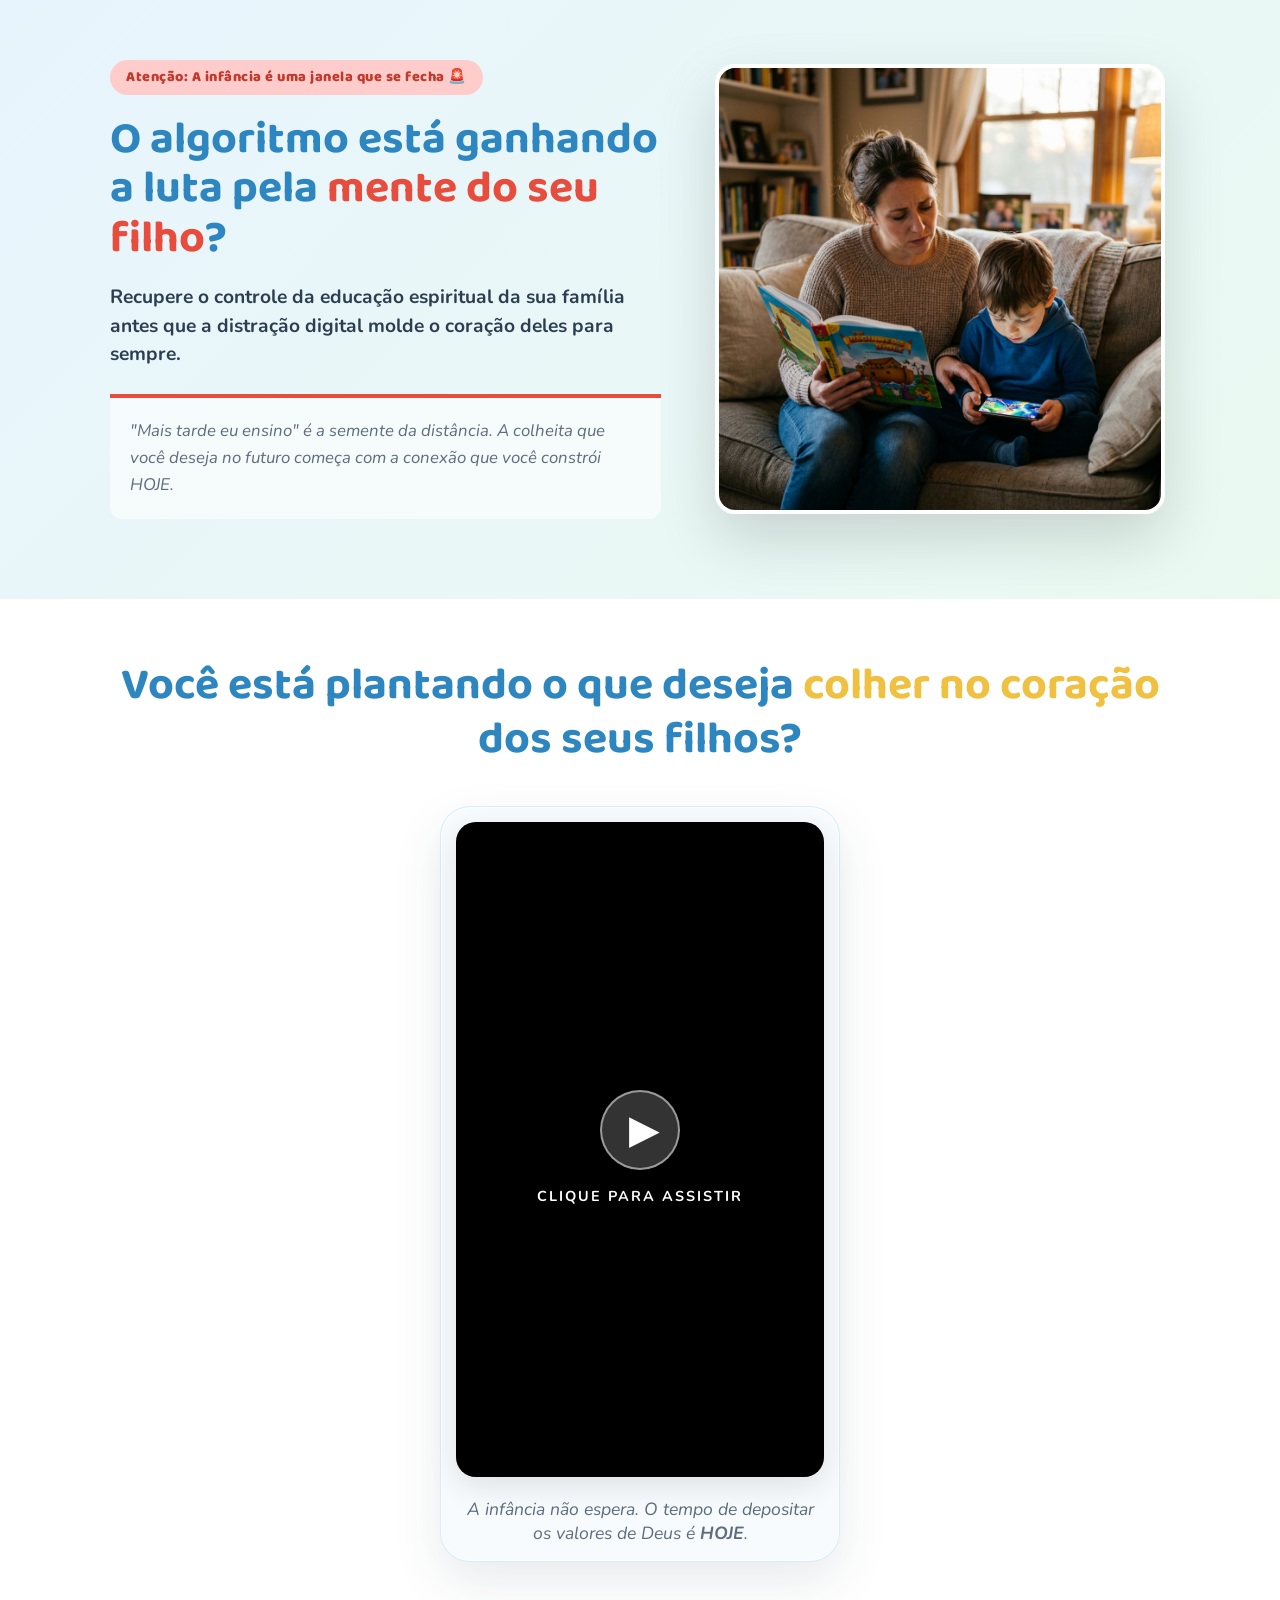
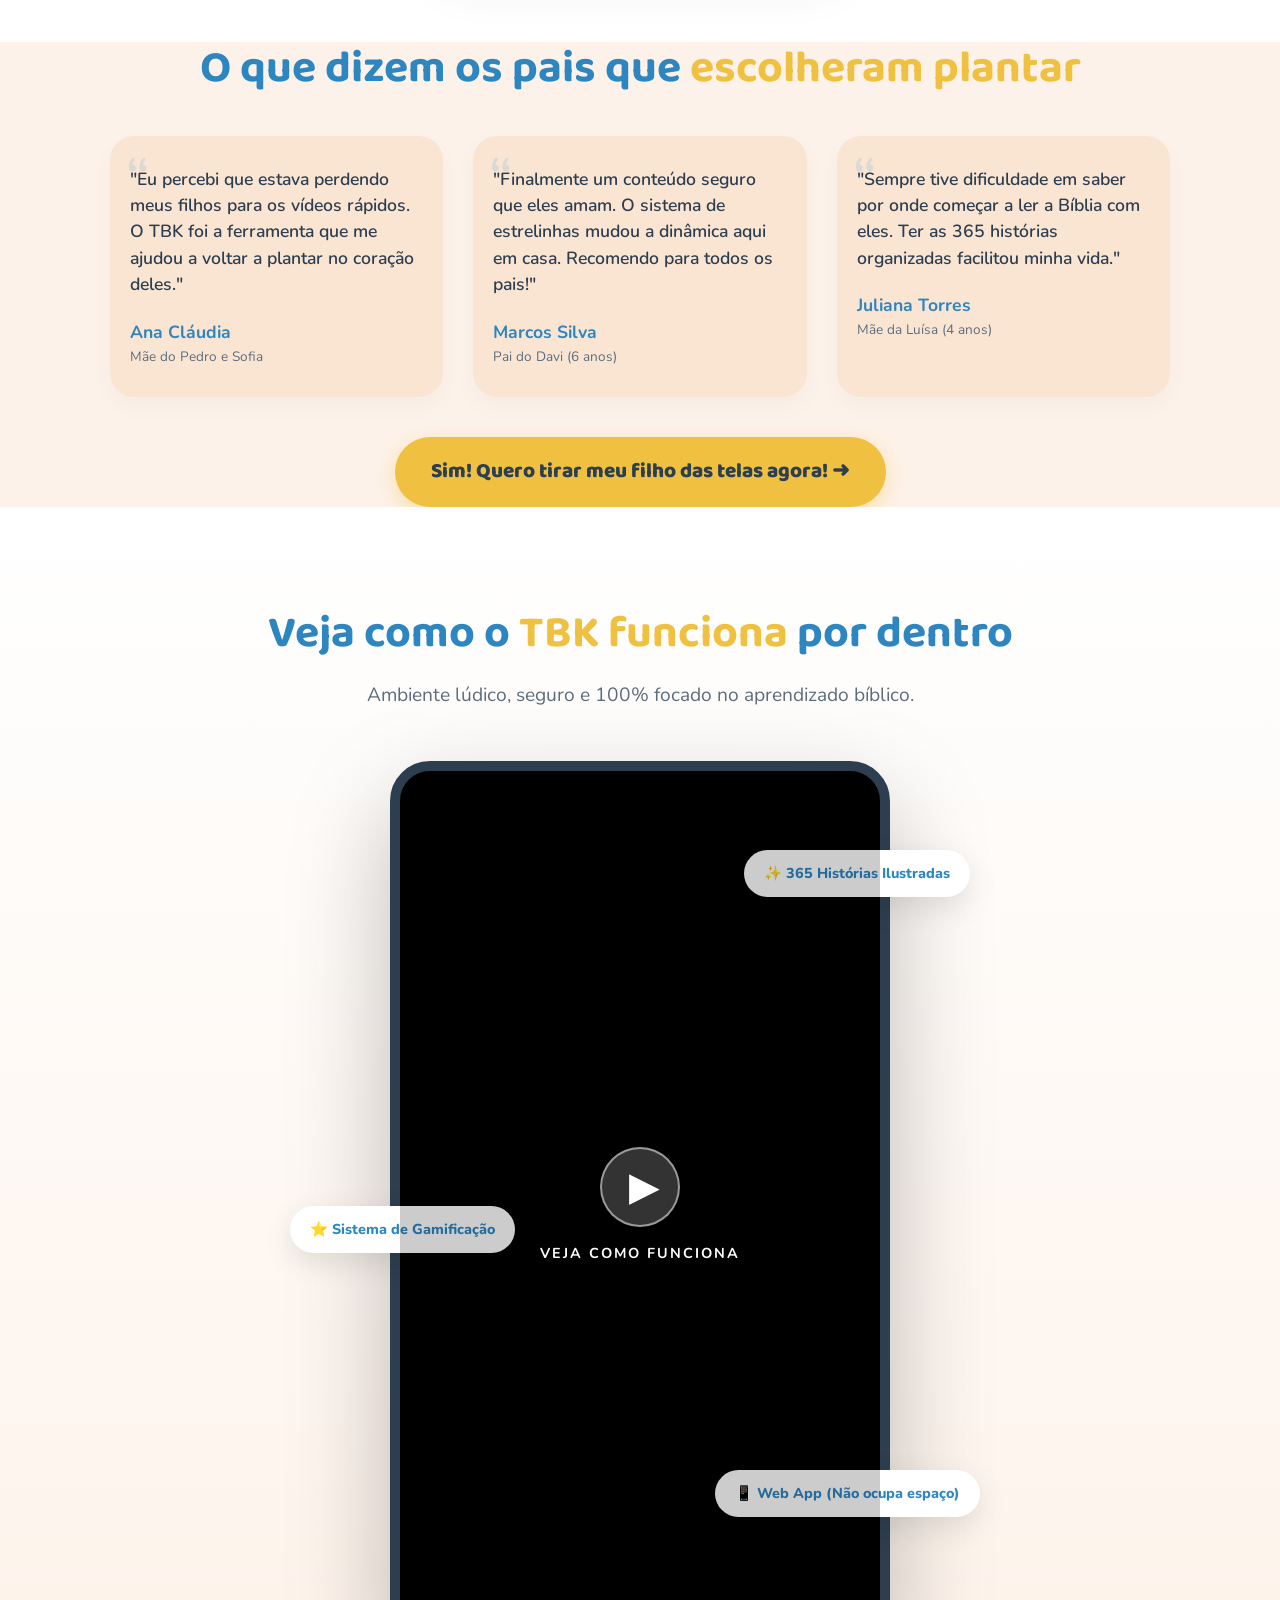
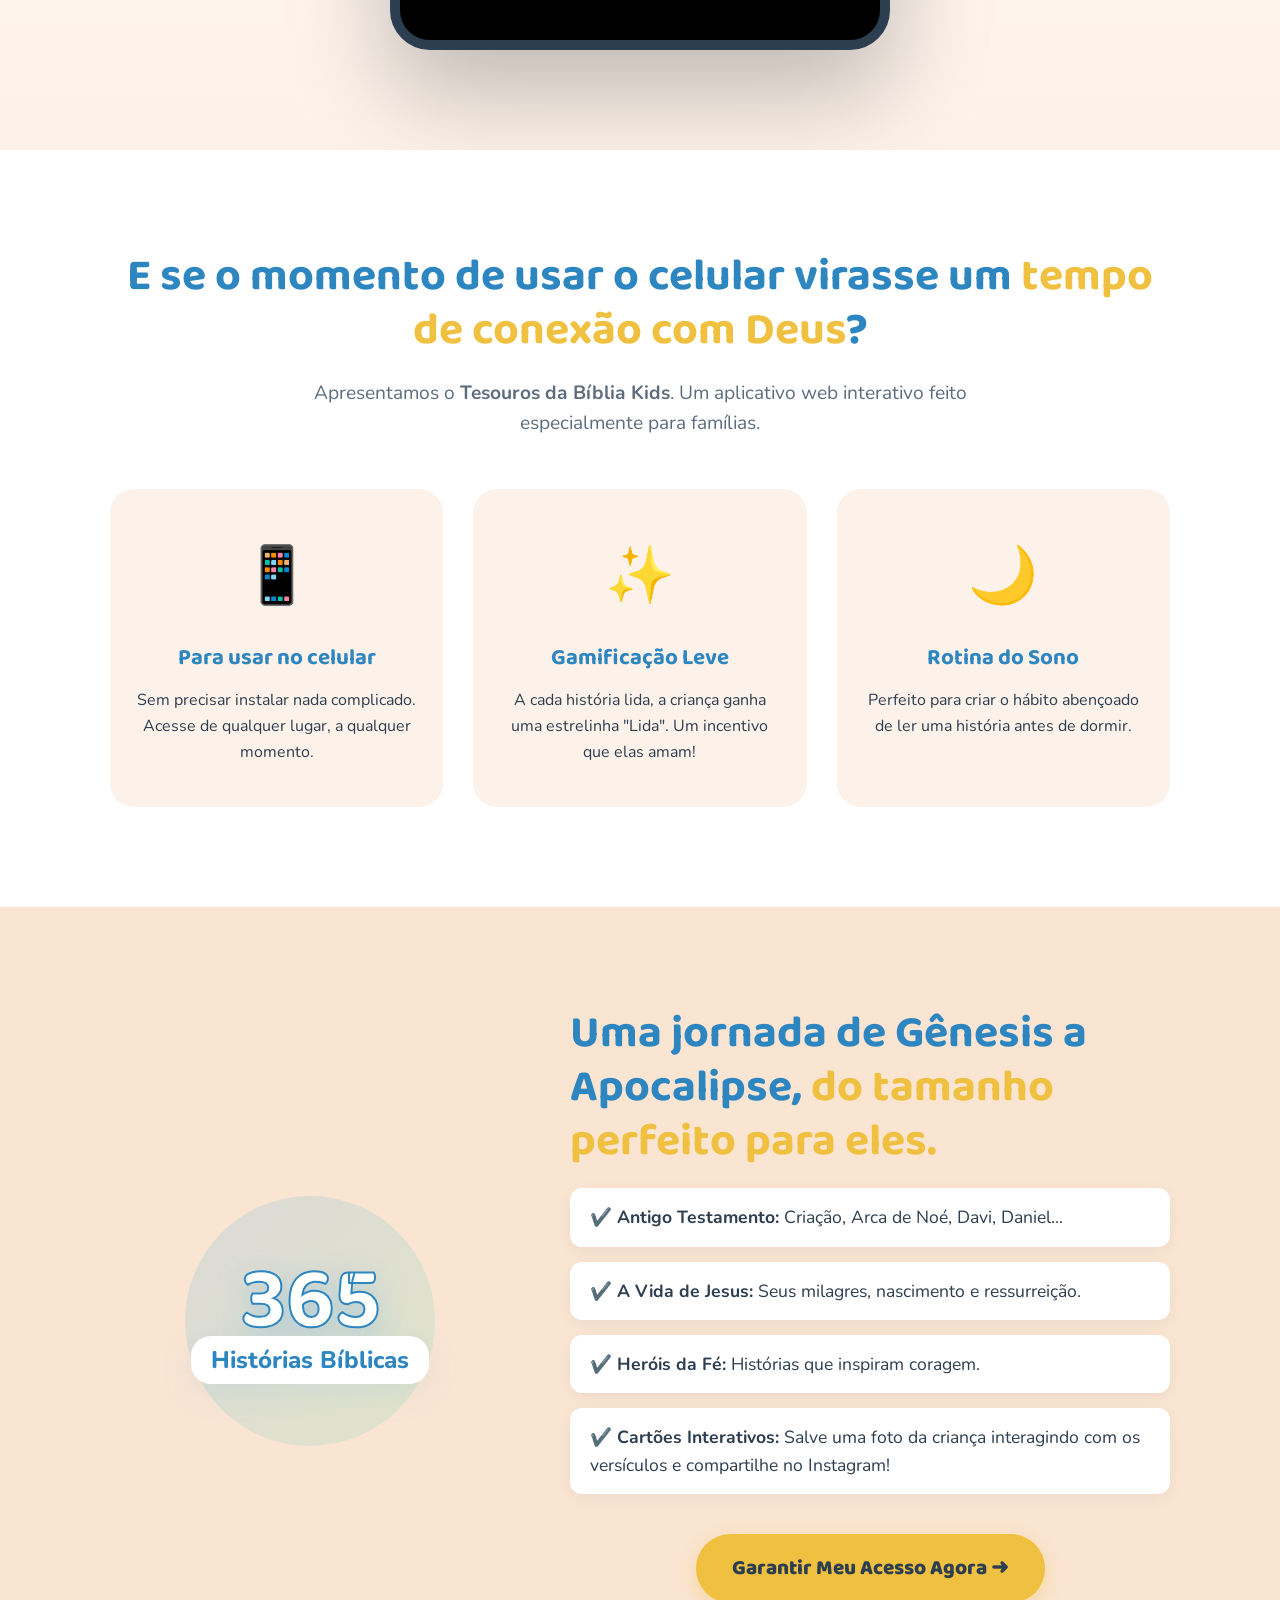
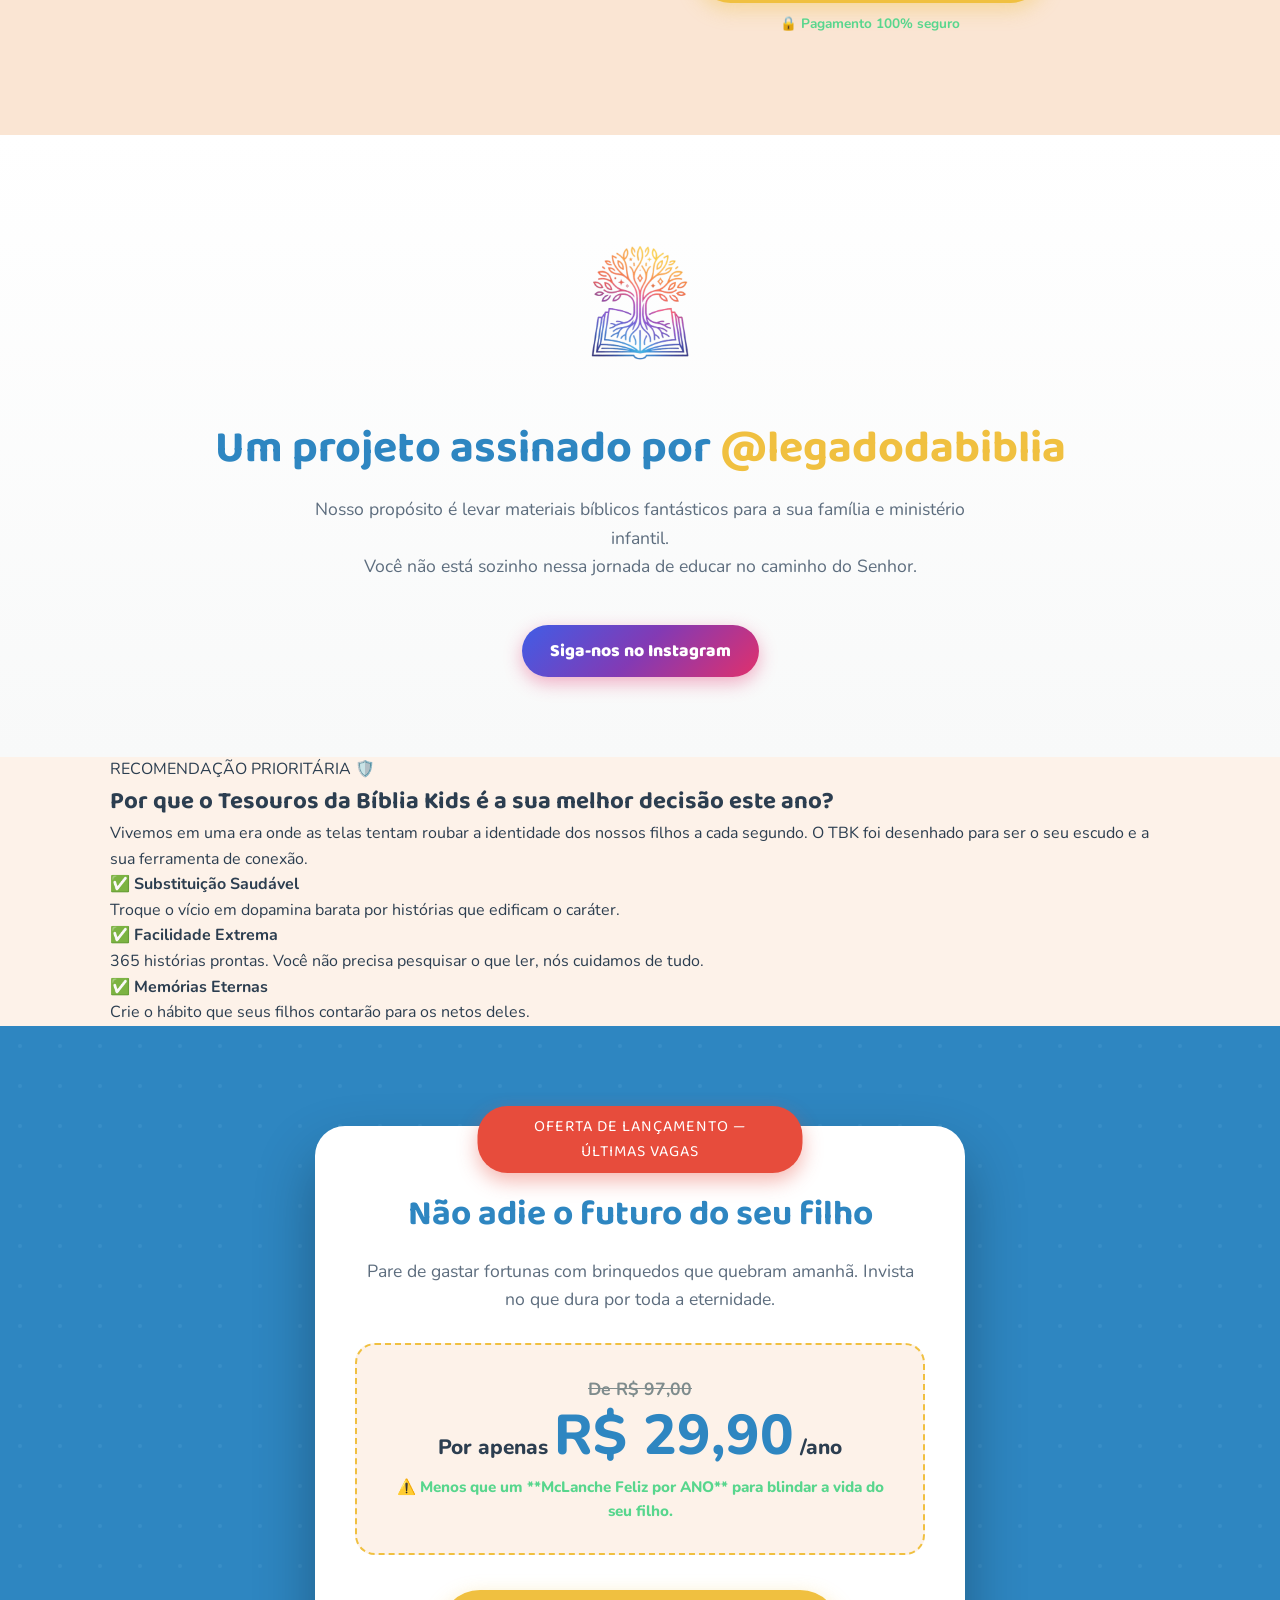
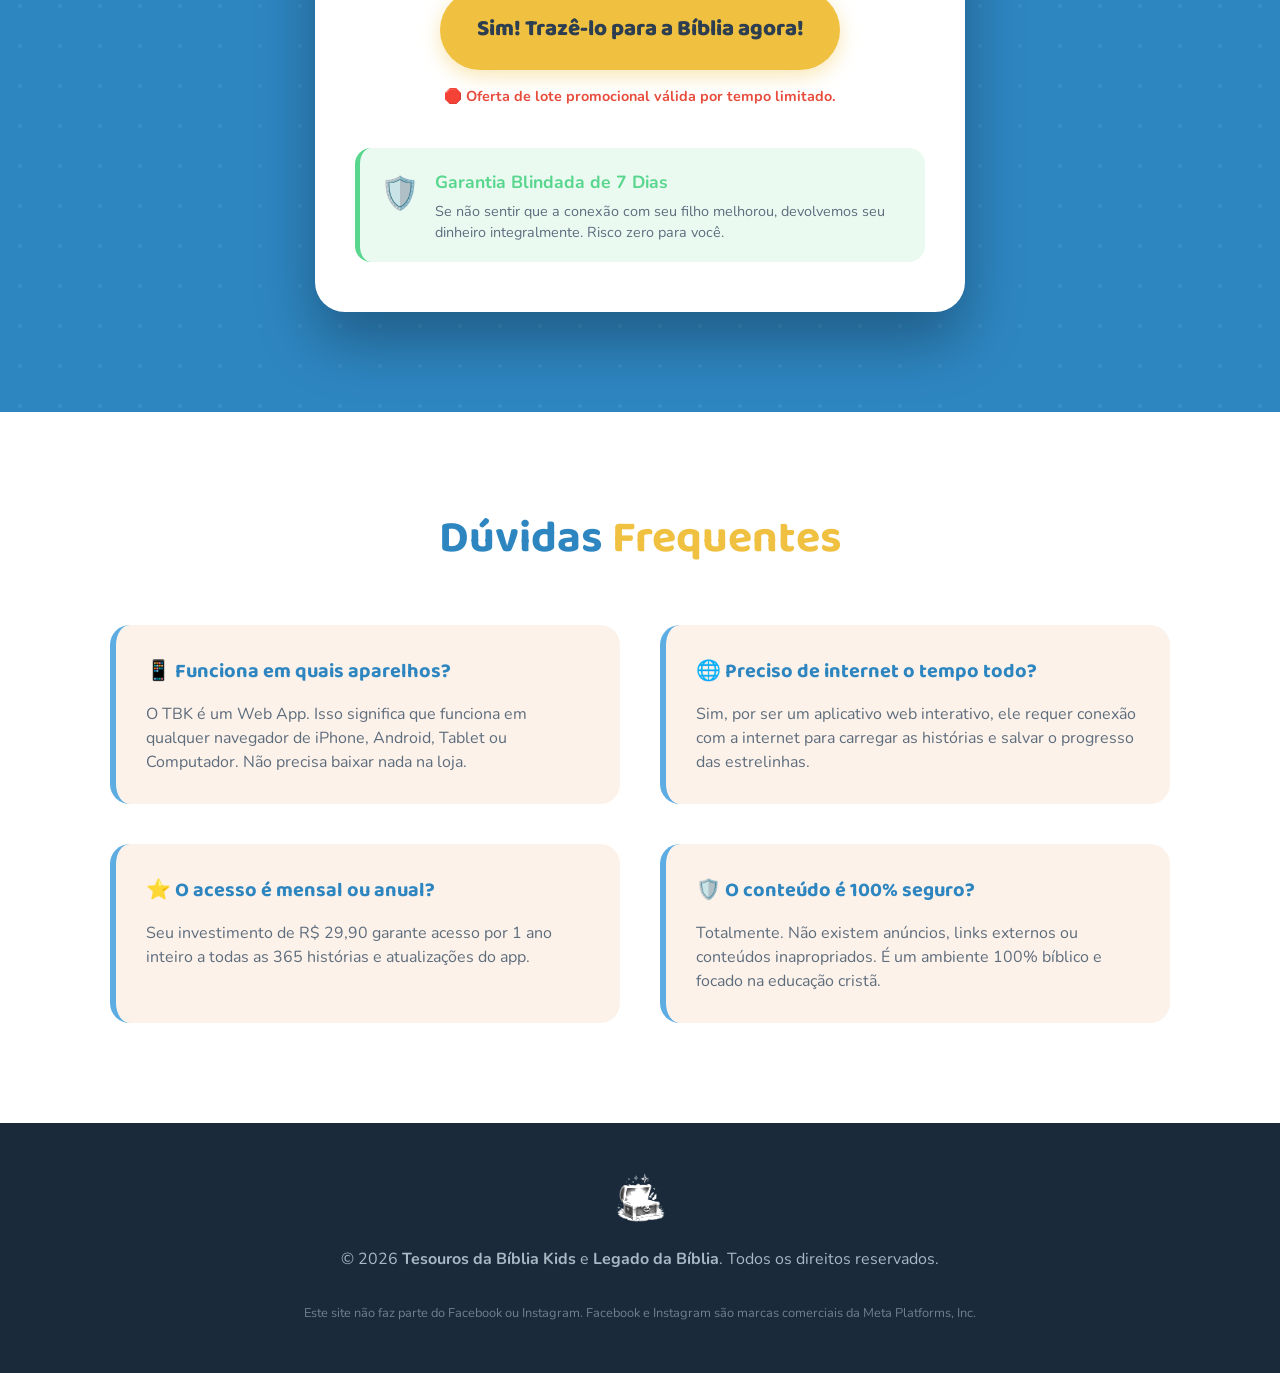
==== commit 16b2c274: "Add files via upload" ====
--- a/index.html
+++ b/index.html
@@ -85,16 +85,22 @@
       <h2 class="section-title">Veja como o <span>TBK funciona</span> por dentro</h2>
       <p class="lead-text">Ambiente lúdico, seguro e 100% focado no aprendizado bíblico.</p>
       <div class="demo-mockup-wrapper">
-        <video 
-          autoplay 
-          muted 
-          loop 
-          playsinline 
-          class="demo-video demo-img floating-anim">
-          <source src="IMG_3991.MOV" type="video/quicktime">
-          <source src="IMG_3991.MOV" type="video/mp4">
-          Seu navegador não suporta vídeos.
-        </video>
+        <div class="video-wrapper custom-vsl" id="demoContainer">
+          <iframe 
+            id="demoIframe"
+            src="https://www.youtube.com/embed/nEjrstdjyd8?enablejsapi=1&controls=0&modestbranding=1&rel=0&showinfo=0&iv_load_policy=3&disablekb=1" 
+            title="Tesouros da Bíblia Kids - Demonstração" 
+            frameborder="0" 
+            allow="accelerometer; autoplay; clipboard-write; encrypted-media; gyroscope; picture-in-picture; web-share" 
+            allowfullscreen>
+          </iframe>
+          <div class="video-overlay" id="demoOverlay">
+            <div class="custom-play-btn">
+              <span class="play-icon">▶</span>
+            </div>
+            <p class="overlay-text">Veja como funciona</p>
+          </div>
+        </div>
         <div class="demo-features-overlay">
           <div class="demo-tag">✨ 365 Histórias Ilustradas</div>
           <div class="demo-tag">⭐ Sistema de Gamificação</div>
--- a/styles.css
+++ b/styles.css
@@ -700,12 +700,12 @@
   margin: 50px auto 0;
 }
 
-.demo-img, .demo-video {
+.demo-img, .demo-video, .demo-mockup-wrapper .video-wrapper {
   width: 100%;
   border-radius: 40px;
   box-shadow: 0 40px 100px rgba(0,0,0,0.25);
   border: 10px solid #2c3e50;
-  object-fit: cover;
+  overflow: hidden;
 }
 
 .demo-features-overlay {
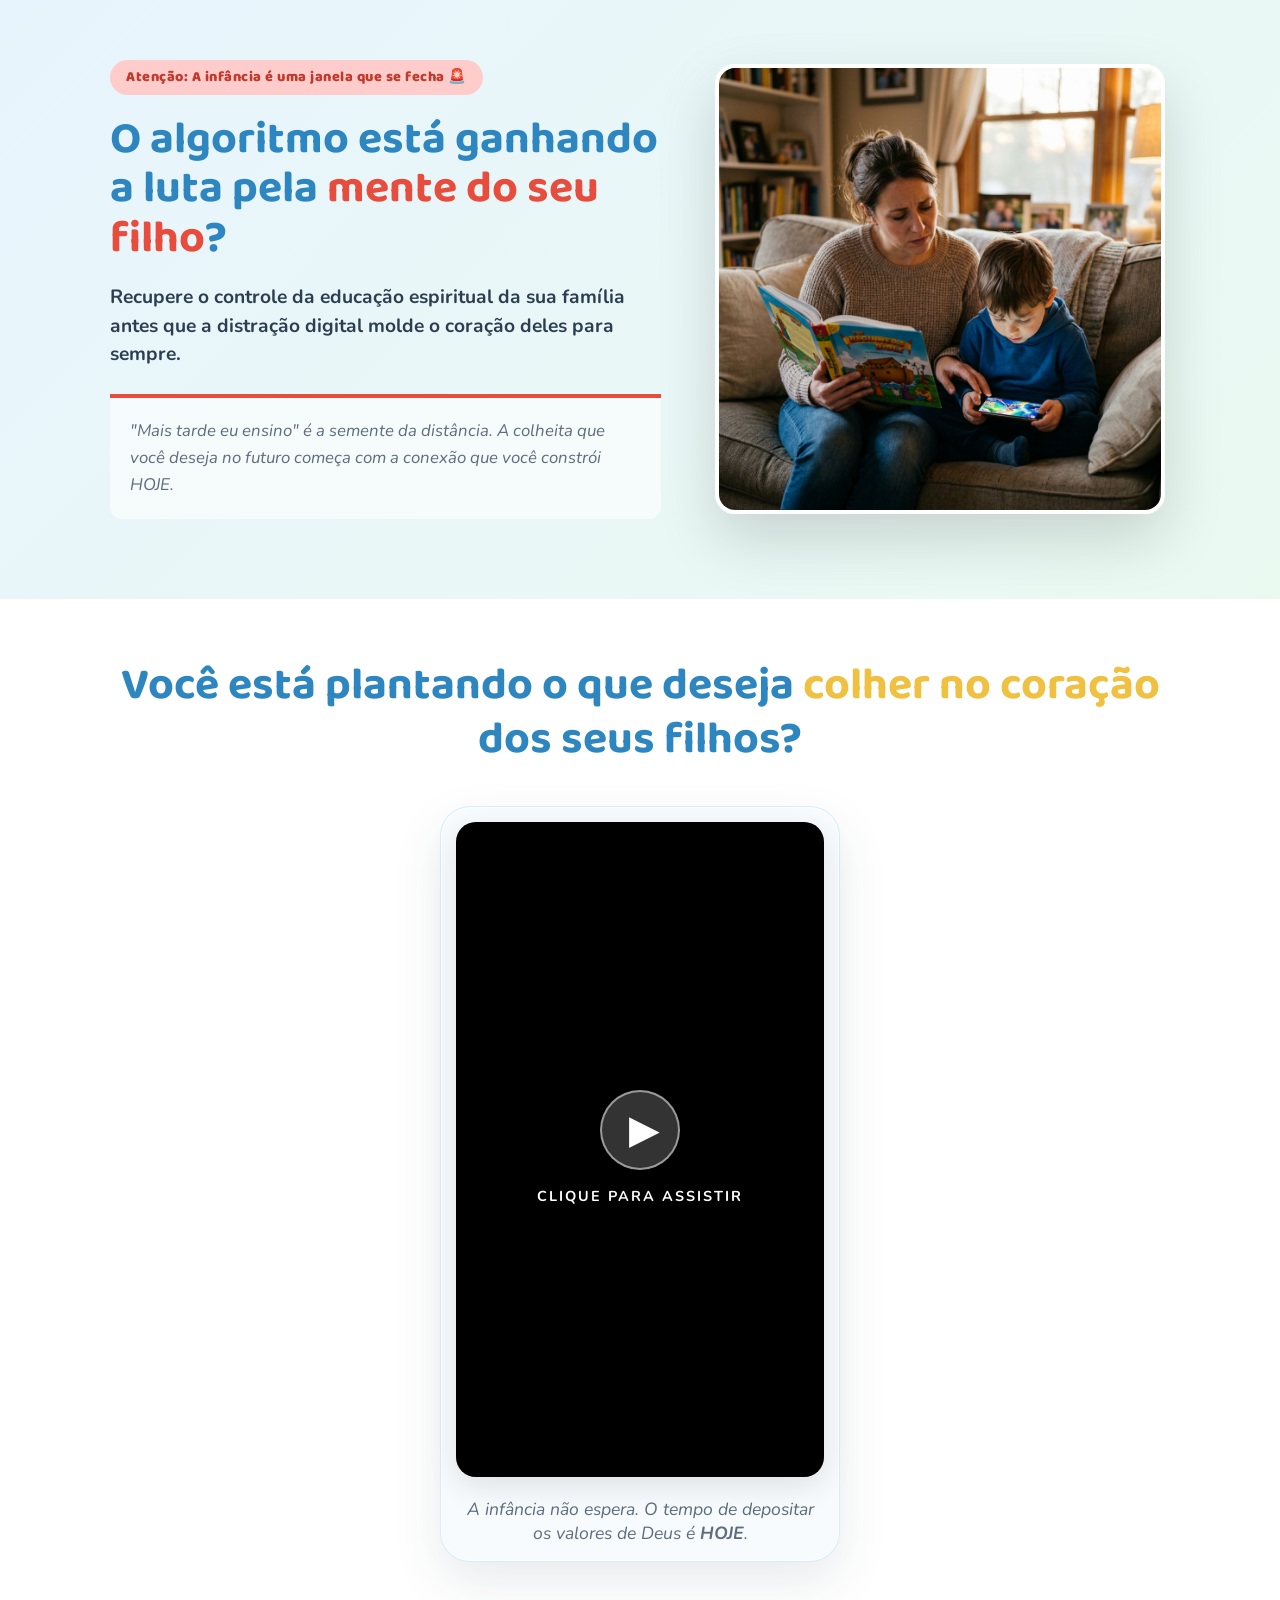
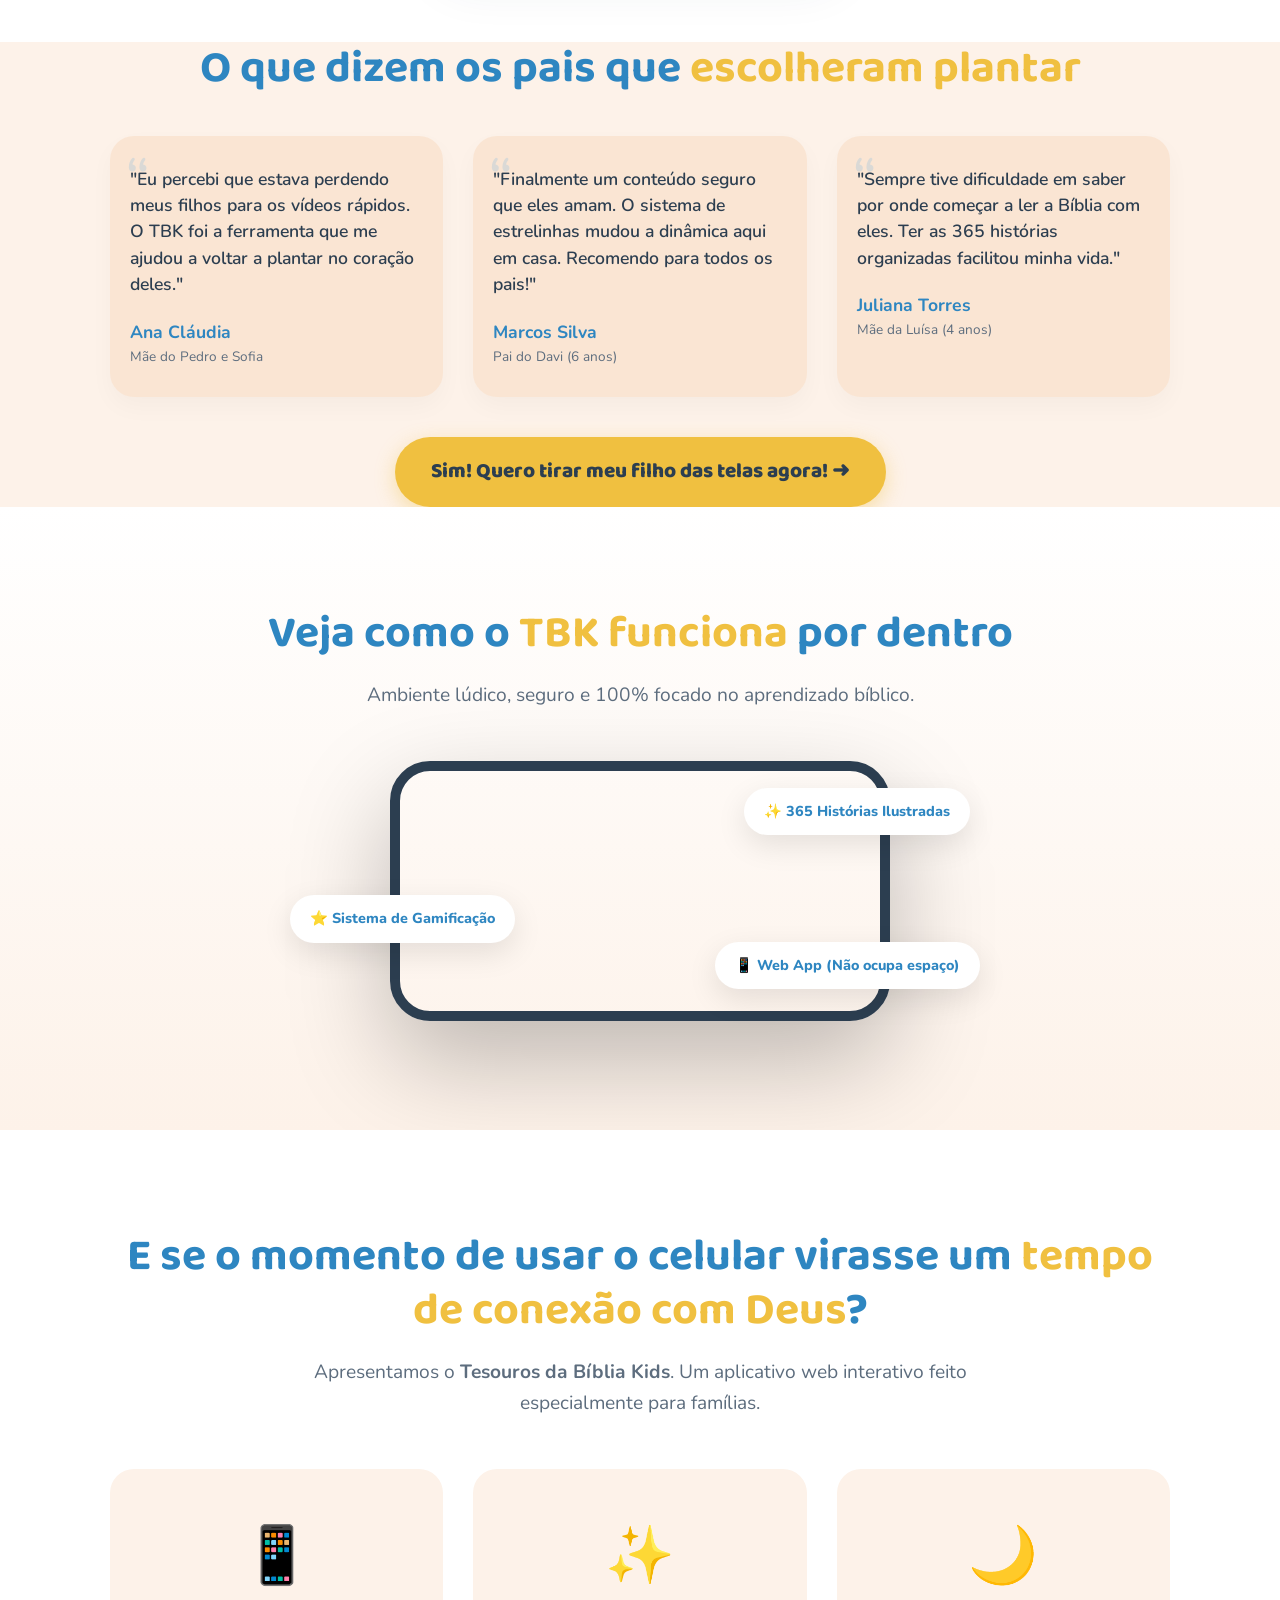
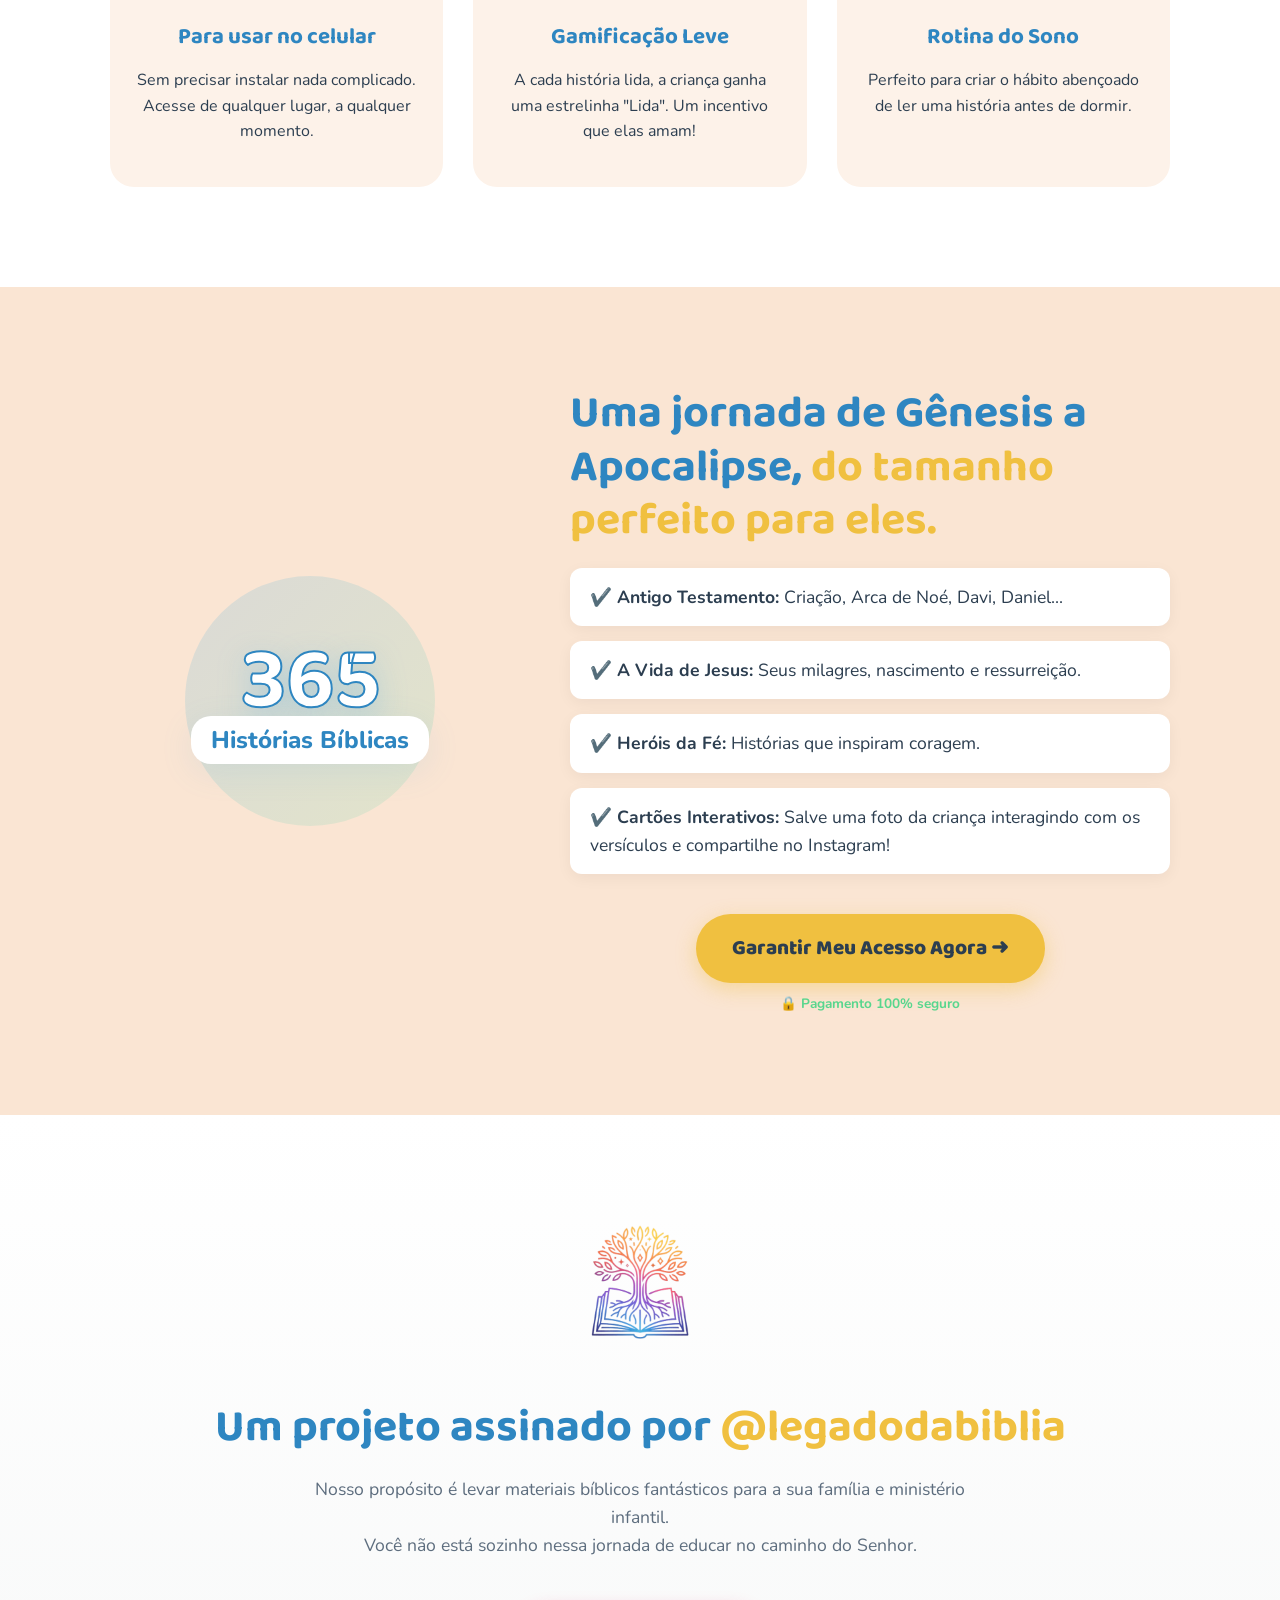
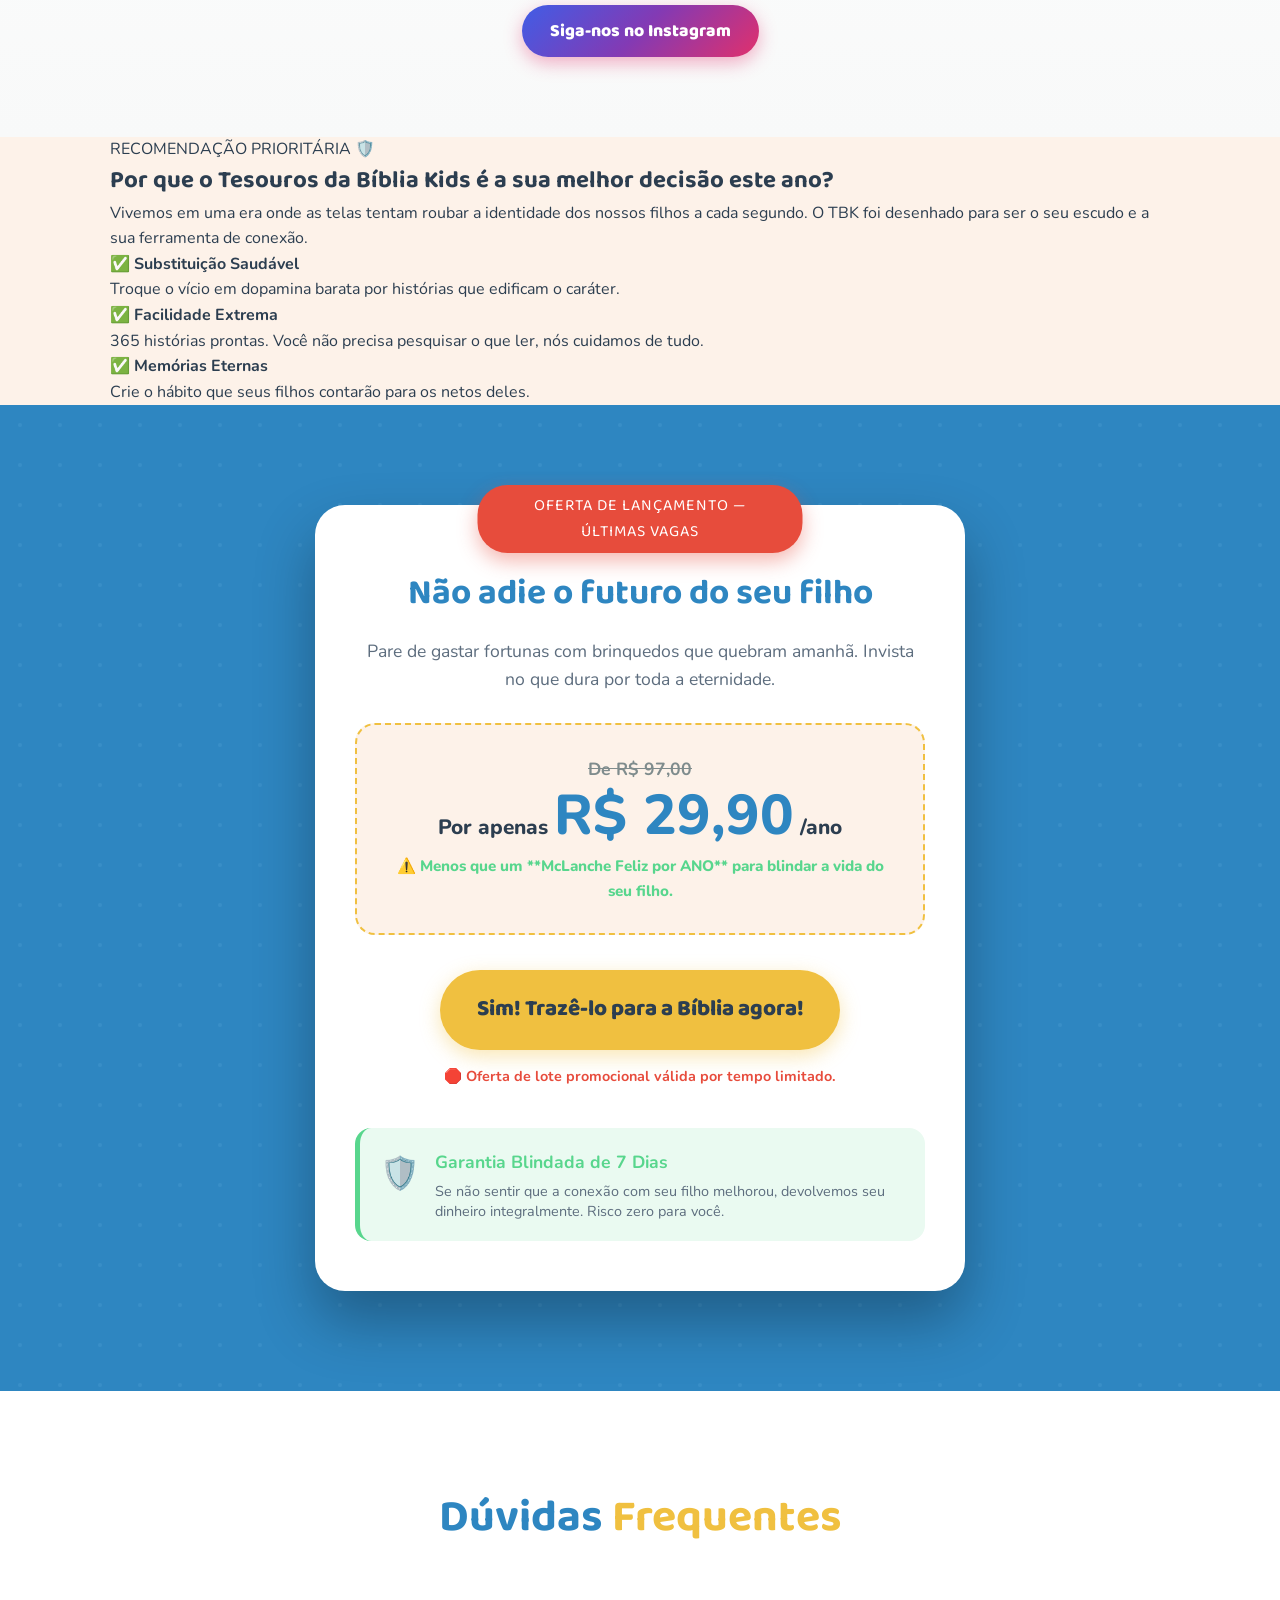
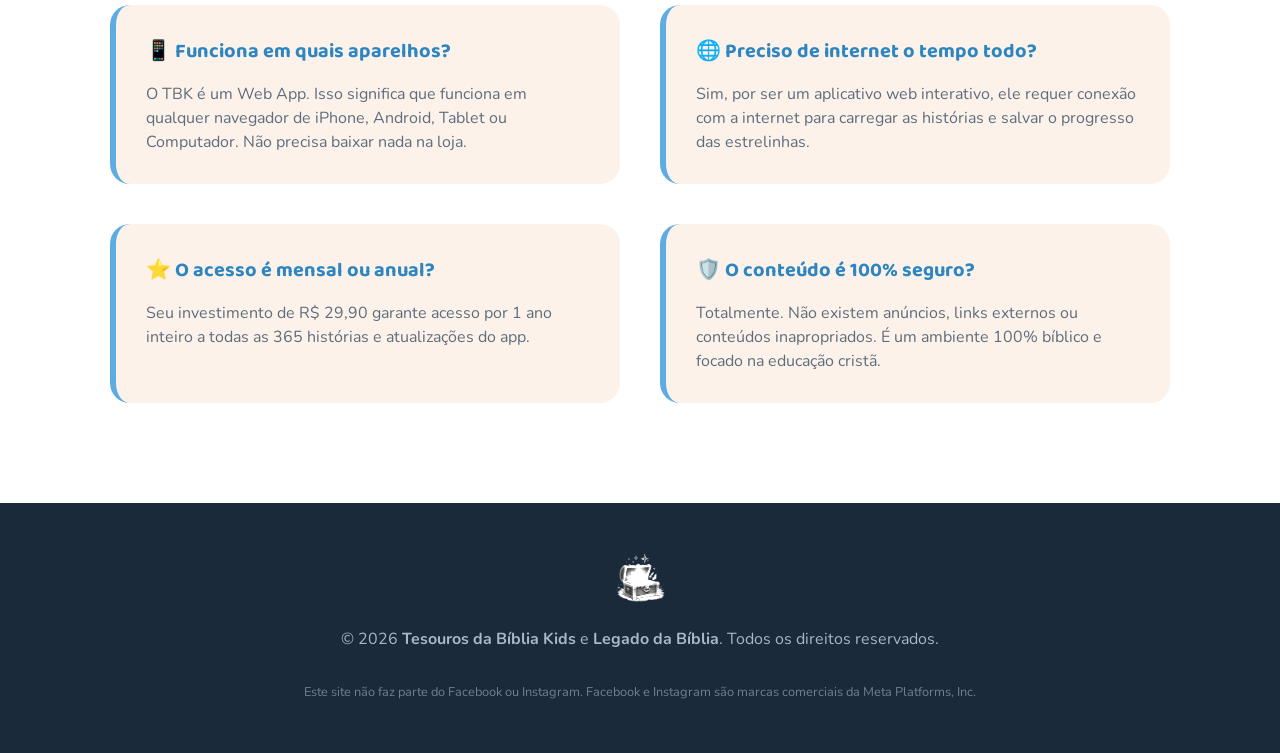
==== commit de90754f: "Add files via upload" ====
--- a/index.html
+++ b/index.html
@@ -85,22 +85,16 @@
       <h2 class="section-title">Veja como o <span>TBK funciona</span> por dentro</h2>
       <p class="lead-text">Ambiente lúdico, seguro e 100% focado no aprendizado bíblico.</p>
       <div class="demo-mockup-wrapper">
-        <div class="video-wrapper custom-vsl" id="demoContainer">
-          <iframe 
-            id="demoIframe"
-            src="https://www.youtube.com/embed/nEjrstdjyd8?enablejsapi=1&controls=0&modestbranding=1&rel=0&showinfo=0&iv_load_policy=3&disablekb=1" 
-            title="Tesouros da Bíblia Kids - Demonstração" 
-            frameborder="0" 
-            allow="accelerometer; autoplay; clipboard-write; encrypted-media; gyroscope; picture-in-picture; web-share" 
-            allowfullscreen>
-          </iframe>
-          <div class="video-overlay" id="demoOverlay">
-            <div class="custom-play-btn">
-              <span class="play-icon">▶</span>
-            </div>
-            <p class="overlay-text">Veja como funciona</p>
-          </div>
-        </div>
+        <video 
+          autoplay 
+          muted 
+          loop 
+          playsinline 
+          class="demo-video demo-img floating-anim">
+          <source src="IMG_3991.MOV" type="video/quicktime">
+          <source src="IMG_3991.MOV" type="video/mp4">
+          Seu navegador não suporta vídeos.
+        </video>
         <div class="demo-features-overlay">
           <div class="demo-tag">✨ 365 Histórias Ilustradas</div>
           <div class="demo-tag">⭐ Sistema de Gamificação</div>
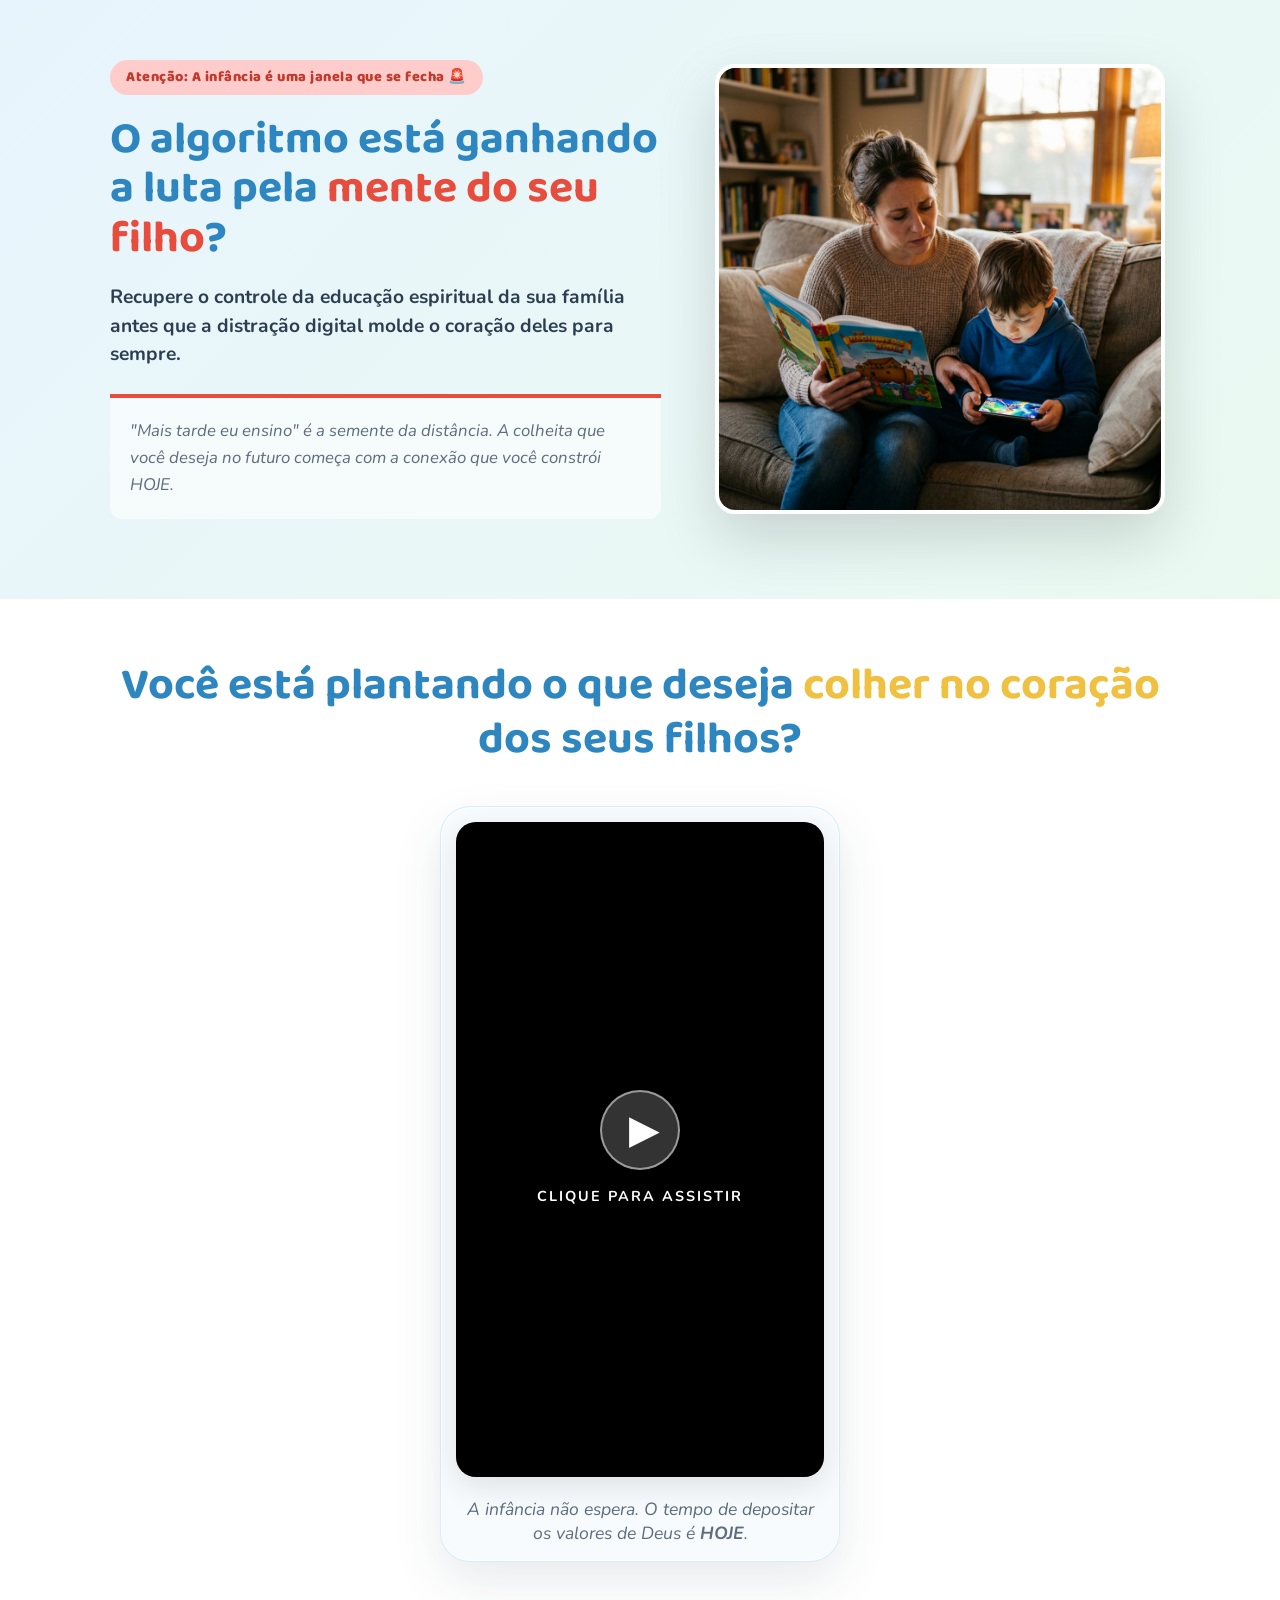
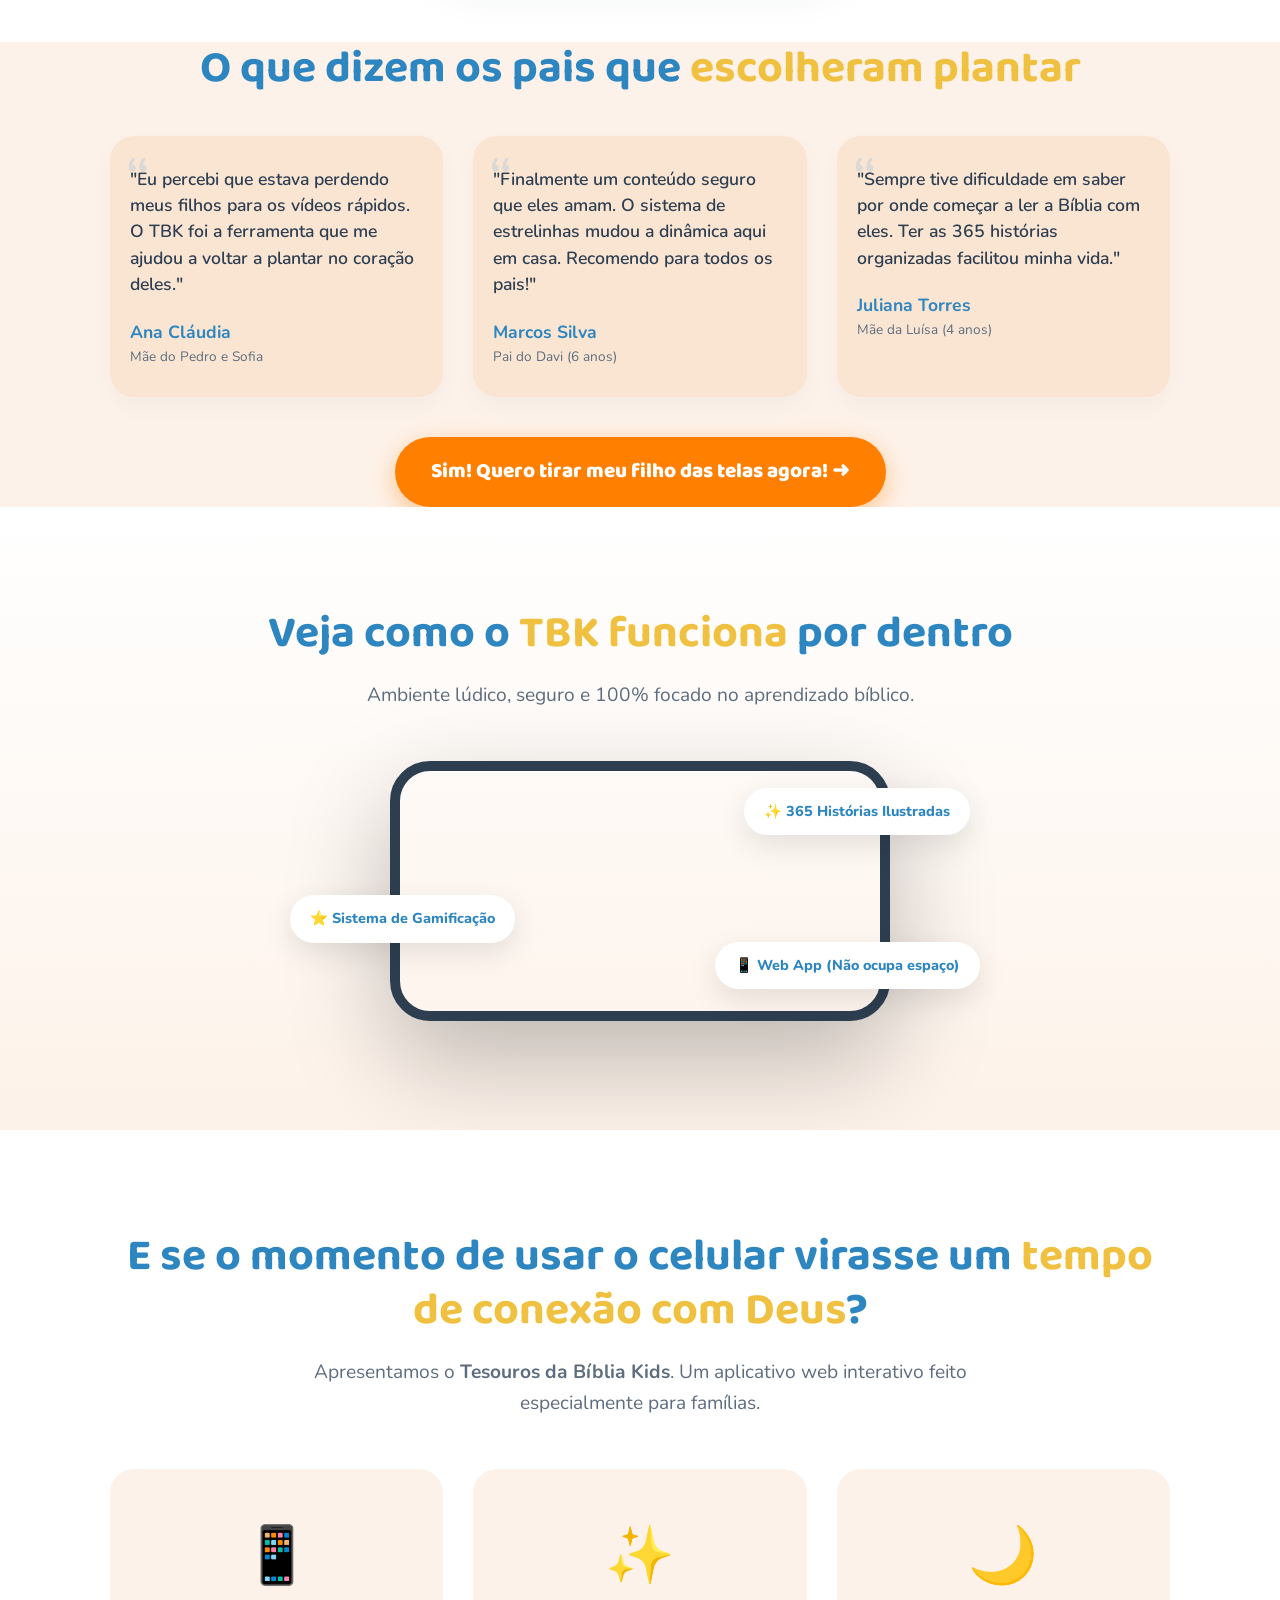
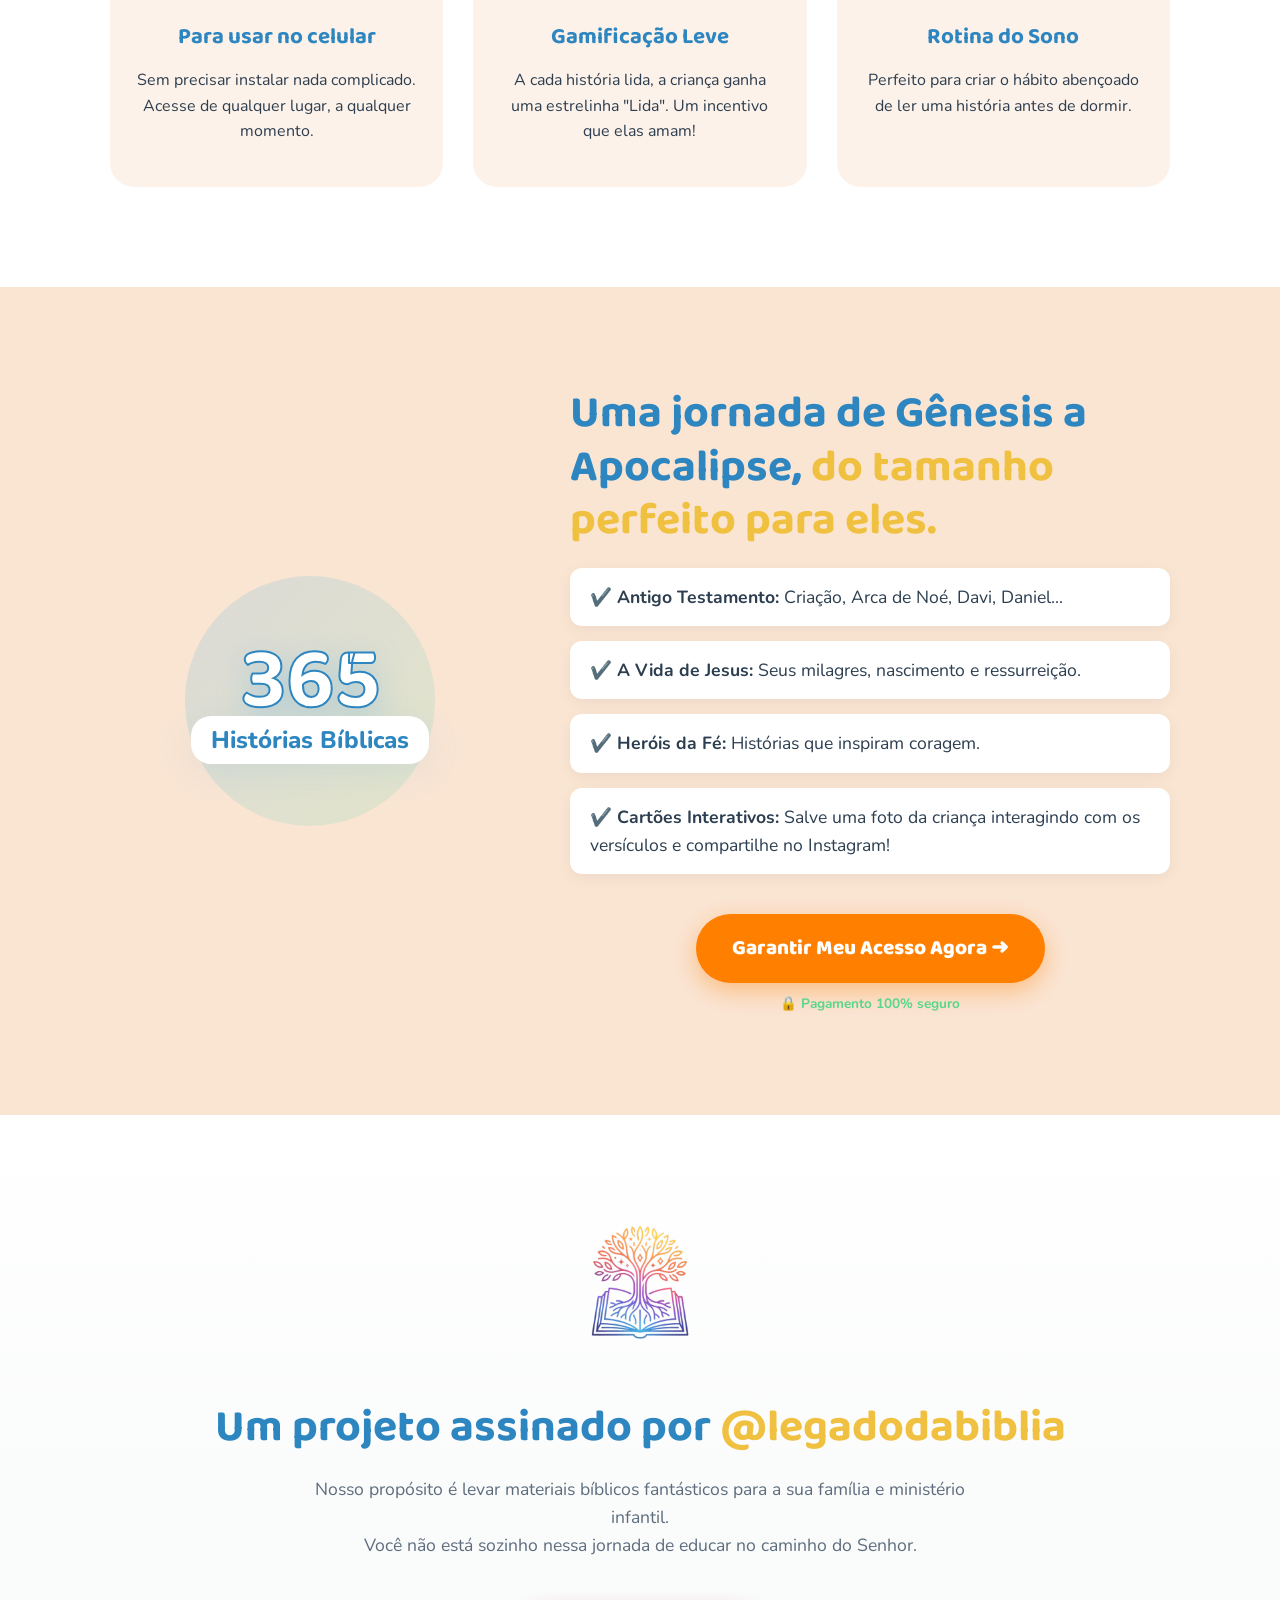
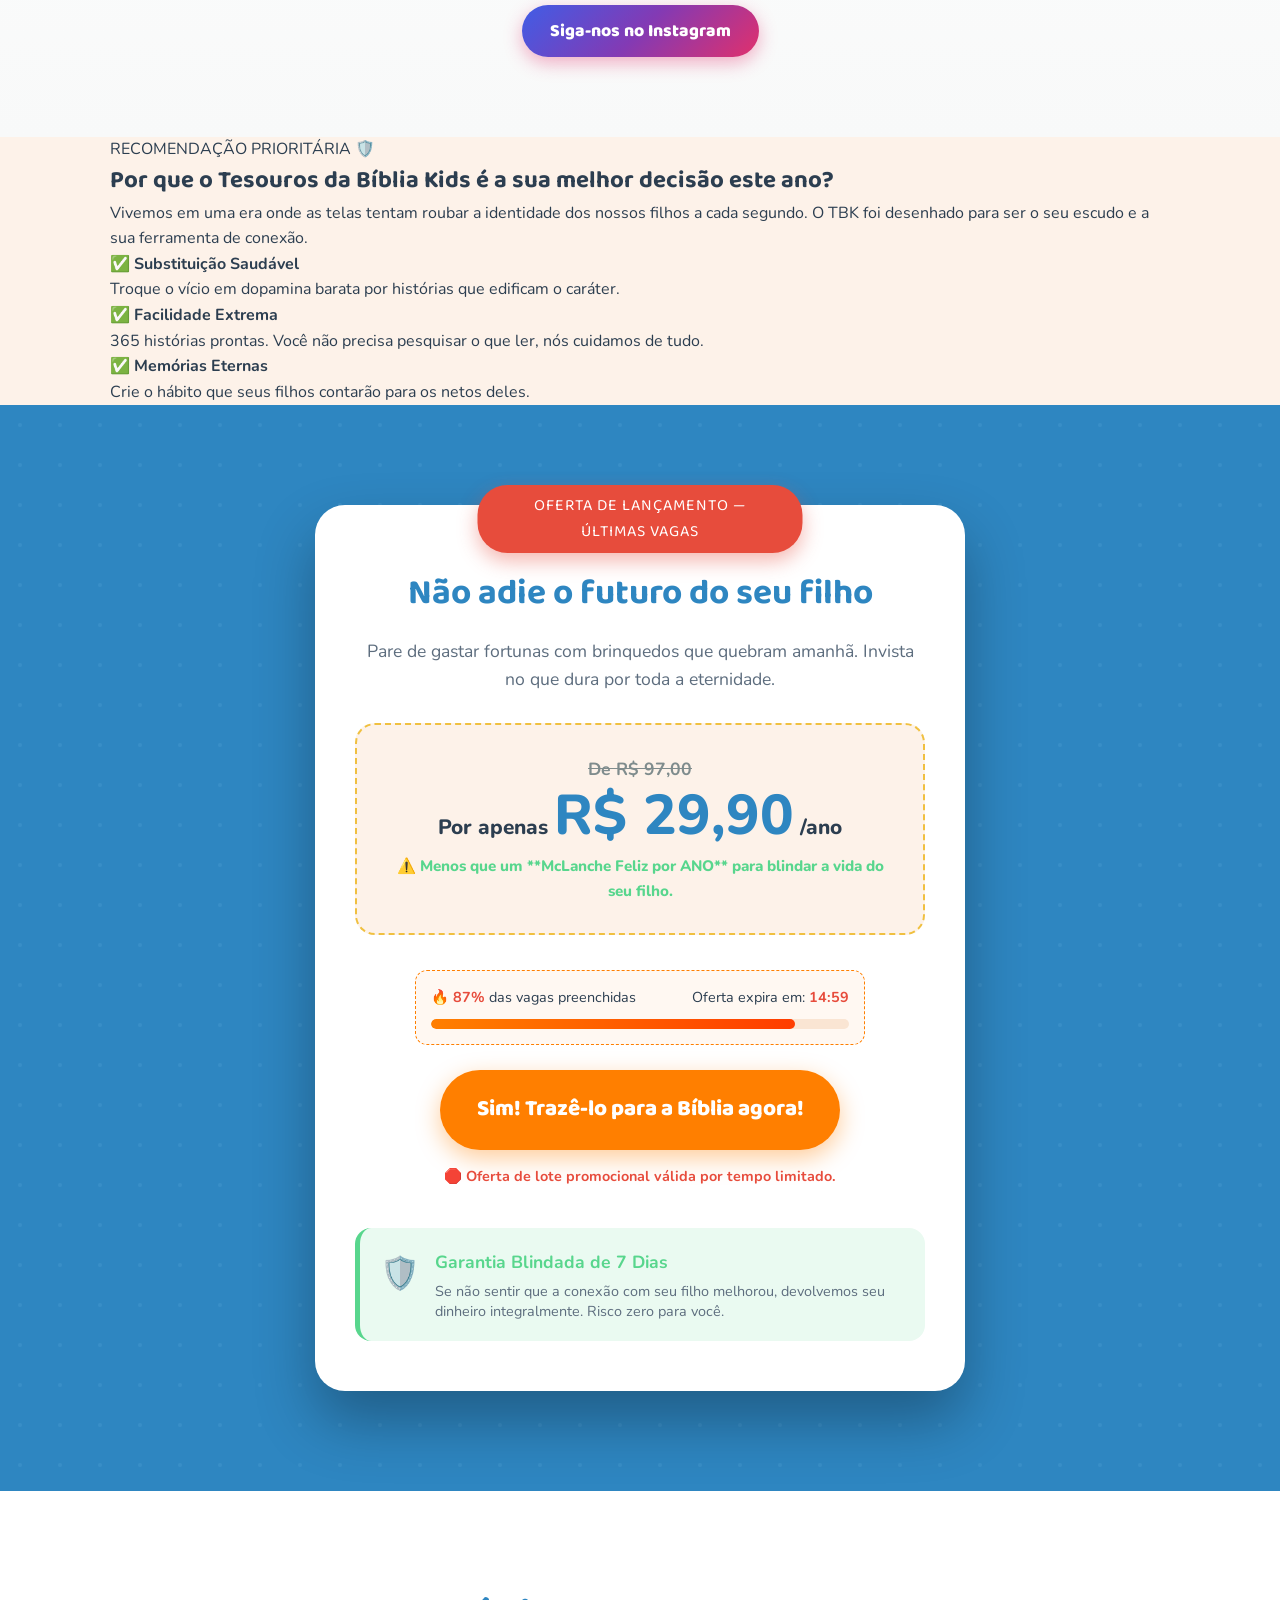
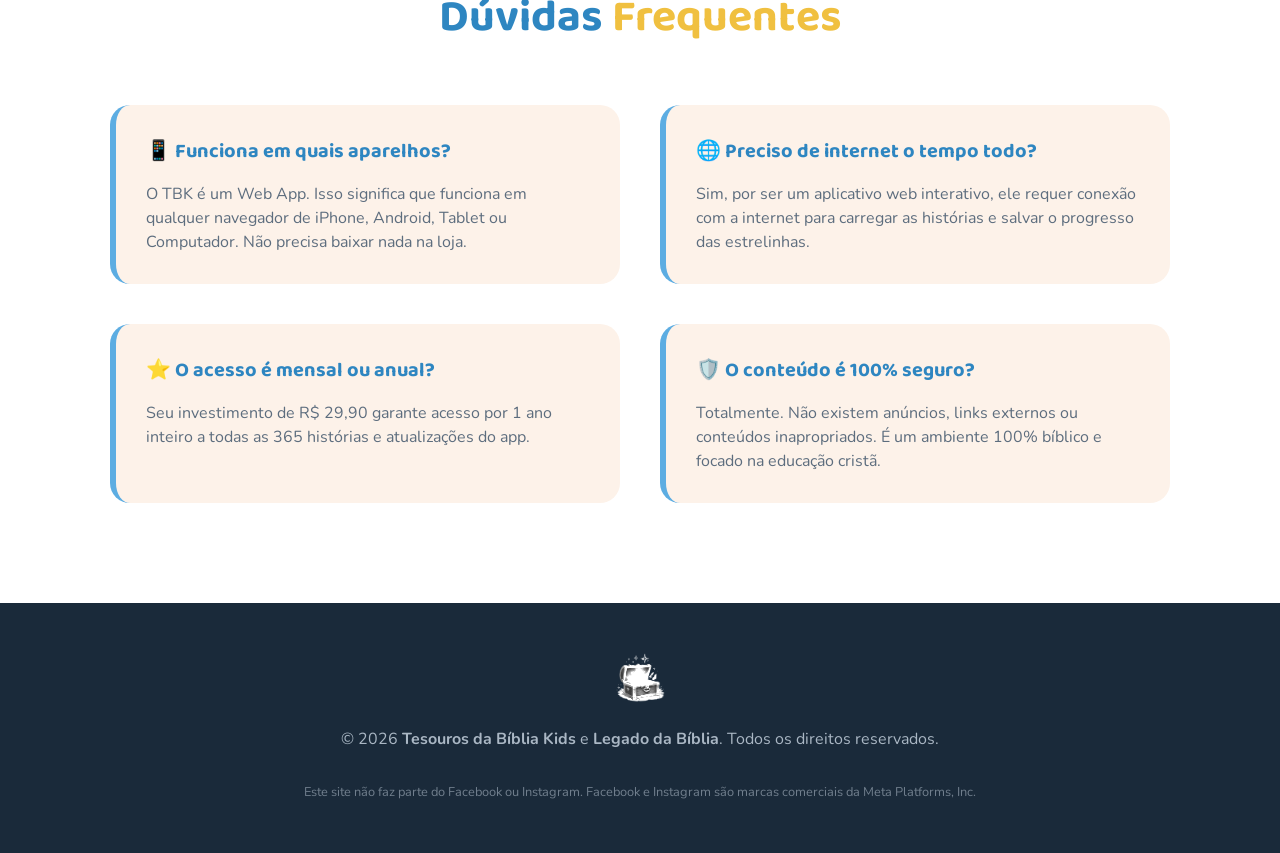
==== commit c824db80: "Add files via upload" ====
--- a/index.html
+++ b/index.html
@@ -208,7 +208,17 @@
           <p class="price-detail">⚠️ Menos que um **McLanche Feliz por ANO** para blindar a vida do seu filho.</p>
         </div>
 
-        <a href="https://pay.cakto.com.br/8u7onkb_810691" target="_blank" class="btn btn-primary btn-large pop">Sim! Trazê-lo para a Bíblia agora!</a>
+        <div class="scarcity-box">
+          <div class="scarcity-info">
+            <span>🔥 <strong>87%</strong> das vagas preenchidas</span>
+            <span id="countdown">Oferta expira em: <strong>14:59</strong></span>
+          </div>
+          <div class="progress-bar-container">
+            <div class="progress-bar-fill"></div>
+          </div>
+        </div>
+
+        <a href="https://pay.cakto.com.br/8u7onkb_810691" target="_blank" class="btn btn-primary btn-large pulse-strong">Sim! Trazê-lo para a Bíblia agora!</a>
         <p style="margin-top: 15px; font-weight: 700; color: #e74c3c; font-size: 0.9rem;">🛑 Oferta de lote promocional válida por tempo limitado.</p>
         
         <div class="guarantee">
--- a/styles.css
+++ b/styles.css
@@ -79,17 +79,70 @@
 }
 
 .btn-primary {
-  background: var(--yellow-dark);
-  color: var(--text);
+  background: #FF7F00; /* Laranja vibrante para máximo contraste */
+  color: white;
   padding: 18px 36px;
   font-size: 1.3rem;
-  box-shadow: 0 6px 20px rgba(240, 192, 64, 0.4);
+  box-shadow: 0 8px 25px rgba(255, 127, 0, 0.4);
 }
 
 .btn-primary:hover {
-  background: #e5b331;
+  background: #E67200;
   transform: translateY(-3px);
-  box-shadow: 0 10px 25px rgba(240, 192, 64, 0.6);
+  box-shadow: 0 12px 30px rgba(255, 127, 0, 0.5);
+}
+
+/* SCARCITY COMPONENTS */
+.scarcity-box {
+  max-width: 450px;
+  margin: 0 auto 25px;
+  background: rgba(255, 127, 0, 0.05);
+  padding: 15px;
+  border-radius: 12px;
+  border: 1px dashed #FF7F00;
+}
+
+.scarcity-info {
+  display: flex;
+  justify-content: space-between;
+  margin-bottom: 10px;
+  font-size: 0.9rem;
+  color: var(--text);
+}
+
+.scarcity-info strong {
+  color: #e74c3c;
+}
+
+.progress-bar-container {
+  width: 100%;
+  height: 10px;
+  background: var(--beige-dark);
+  border-radius: 10px;
+  overflow: hidden;
+}
+
+.progress-bar-fill {
+  width: 87%;
+  height: 100%;
+  background: linear-gradient(90deg, #FF7F00, #FF3D00);
+  border-radius: 10px;
+  animation: fillProgress 2s ease-out forwards;
+}
+
+@keyframes fillProgress {
+  from { width: 0; }
+  to { width: 87%; }
+}
+
+@keyframes pulse-strong {
+  0% { transform: scale(1); box-shadow: 0 0 0 0 rgba(255, 127, 0, 0.7); }
+  70% { transform: scale(1.05); box-shadow: 0 0 0 20px rgba(255, 127, 0, 0); }
+  100% { transform: scale(1); box-shadow: 0 0 0 0 rgba(255, 127, 0, 0); }
+}
+
+.pulse-strong {
+  animation: pulse-strong 2s infinite;
 }
 
 .btn-large {
